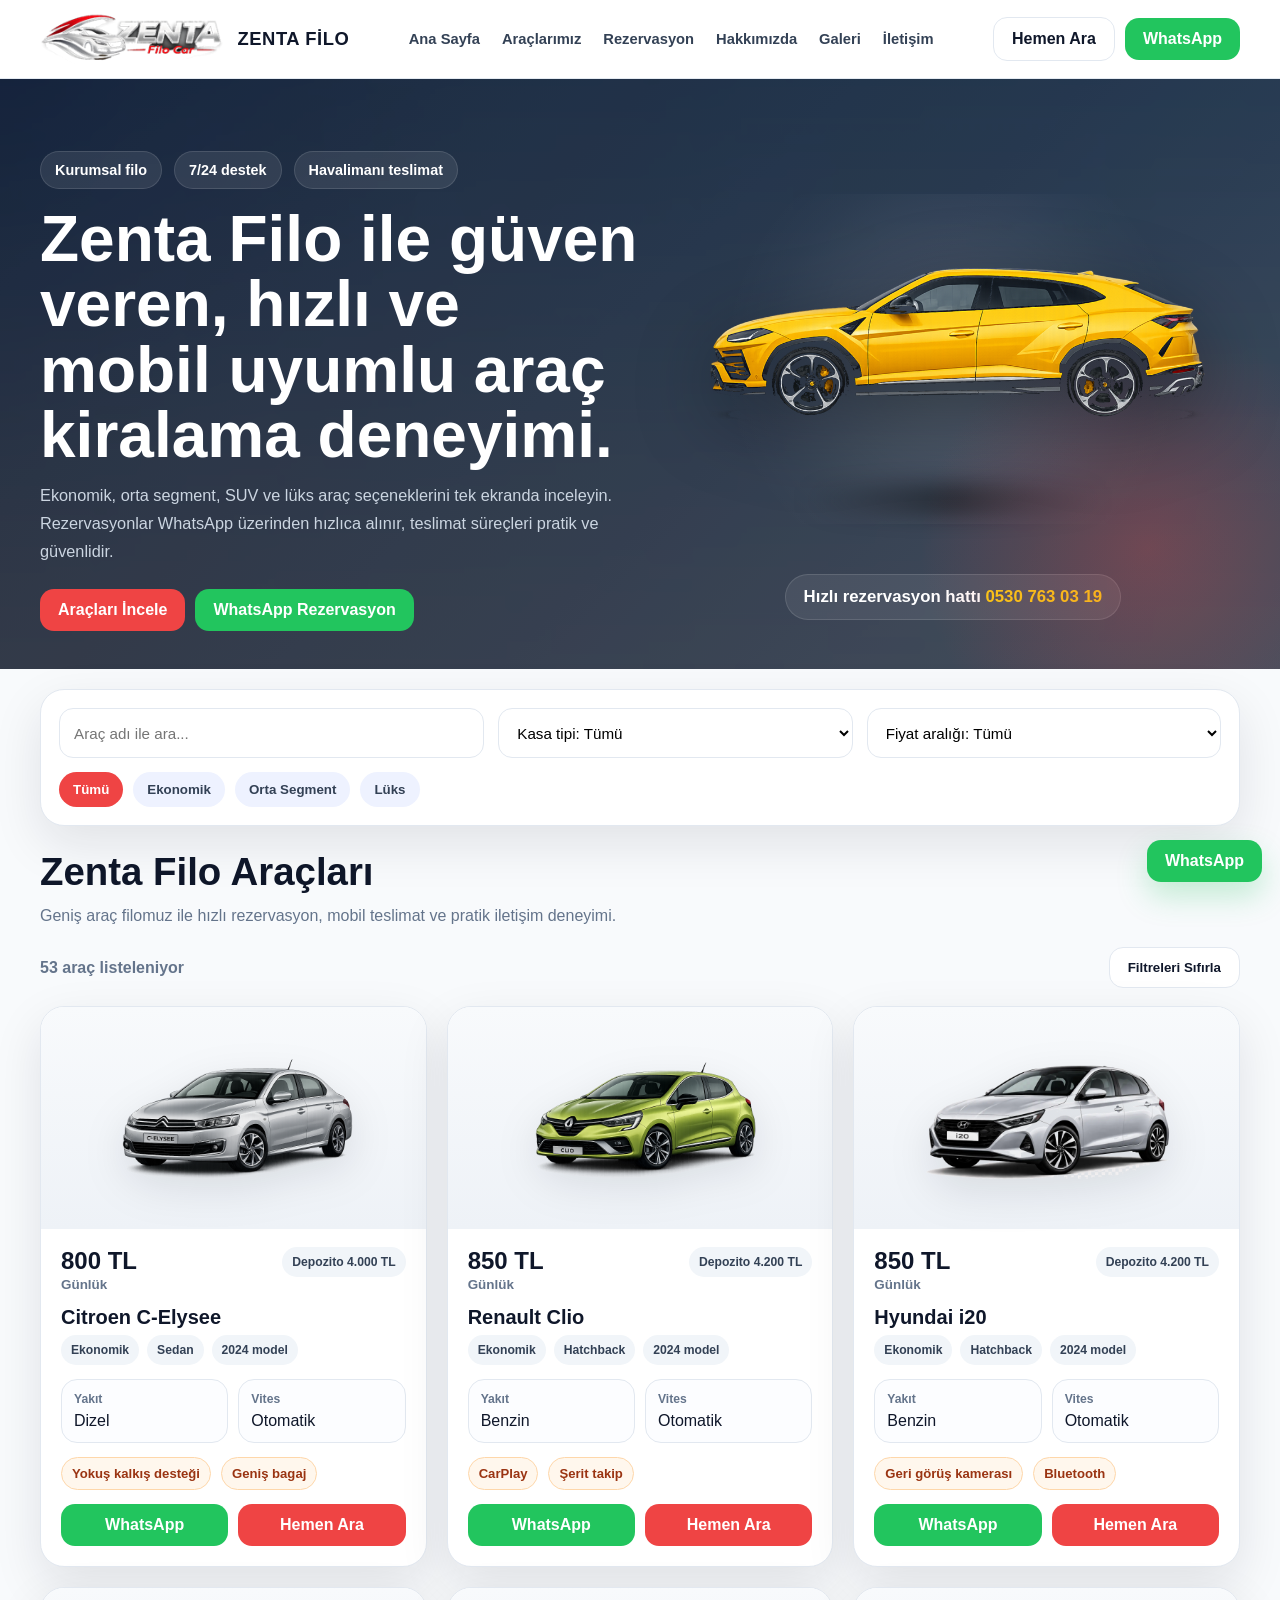
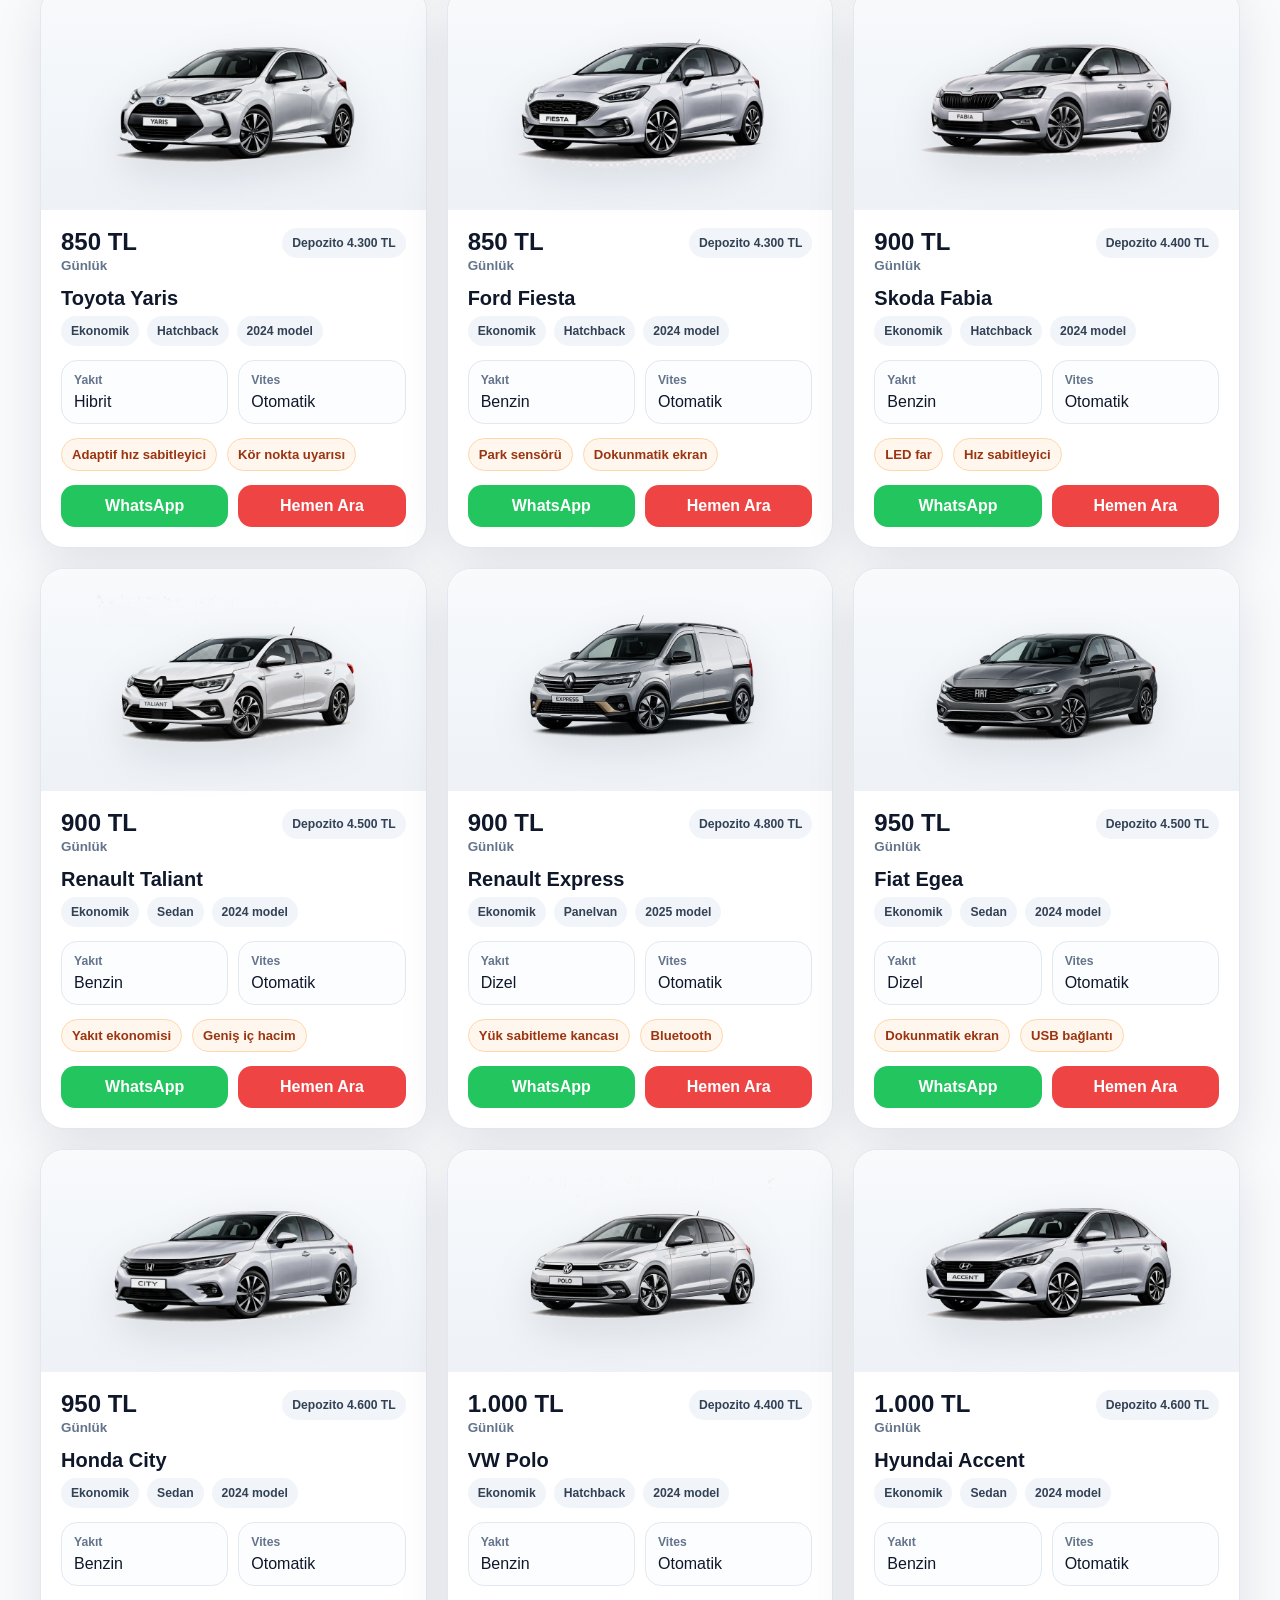
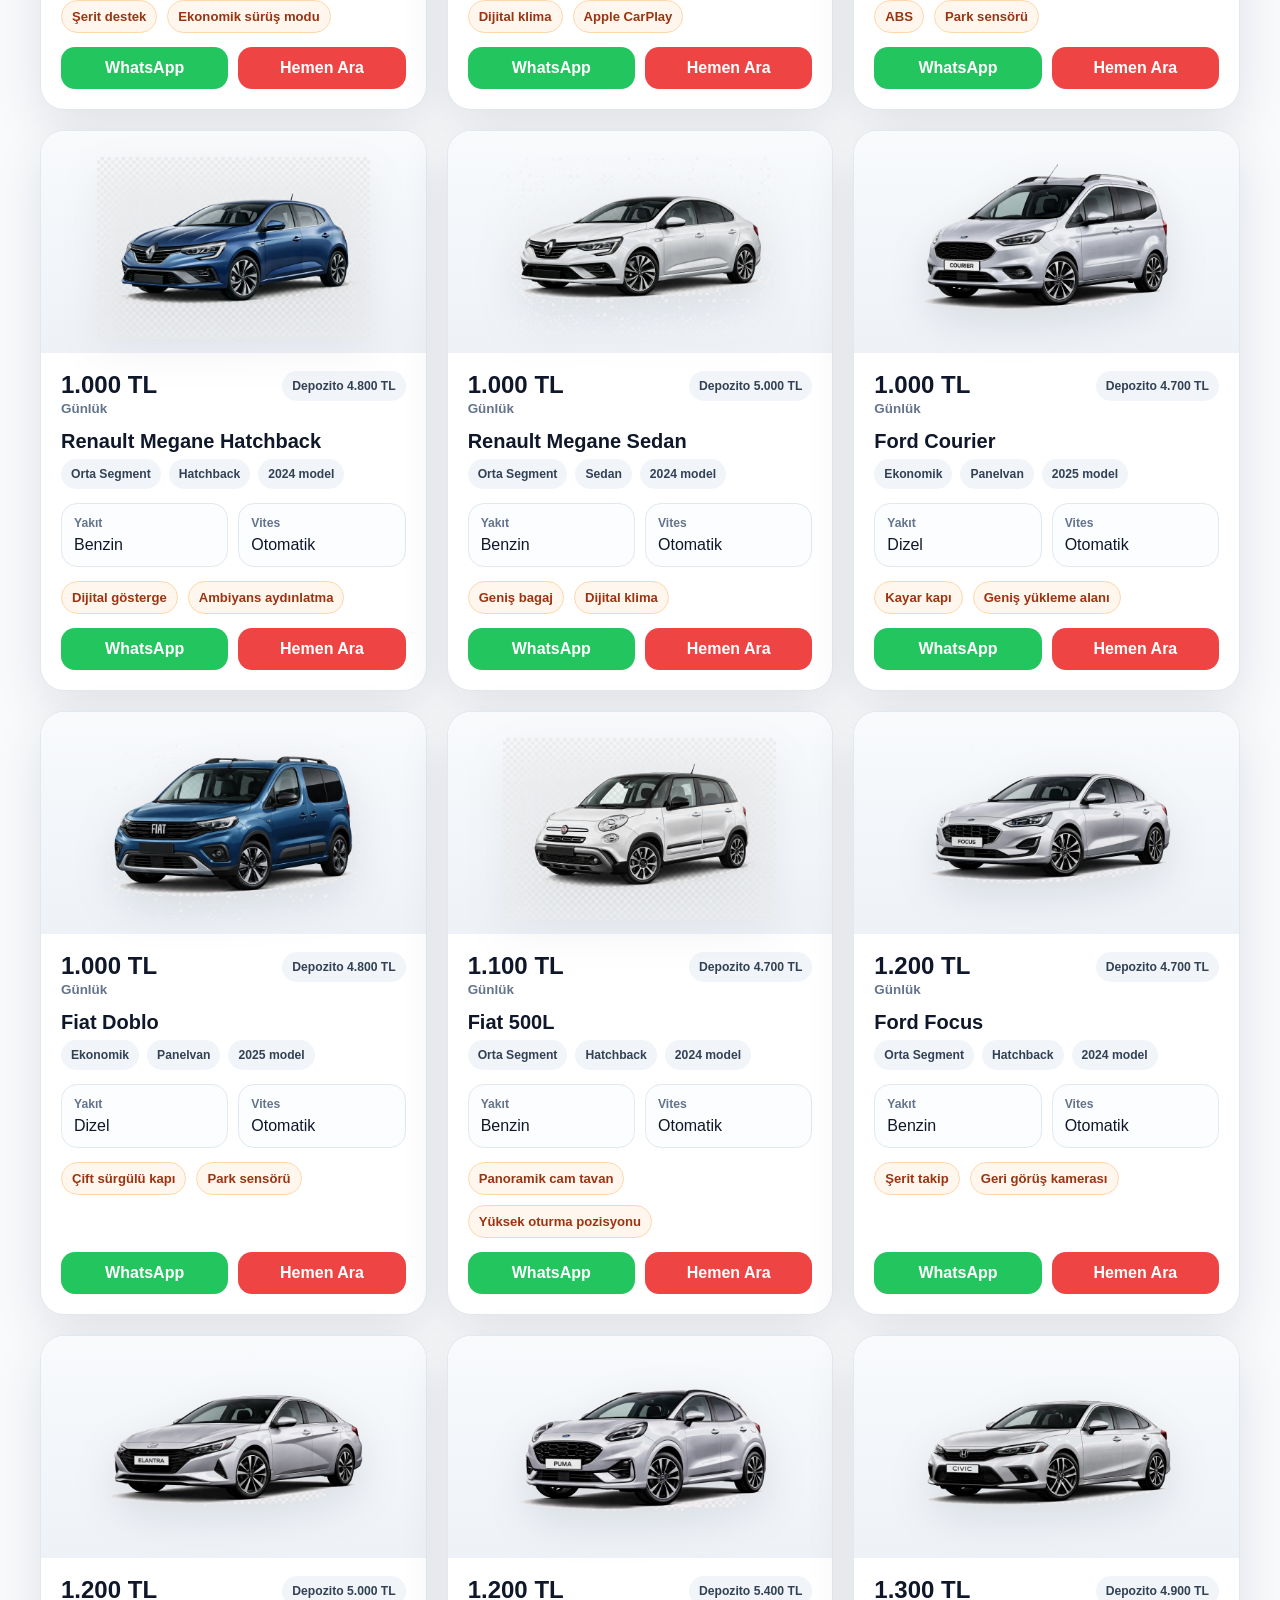
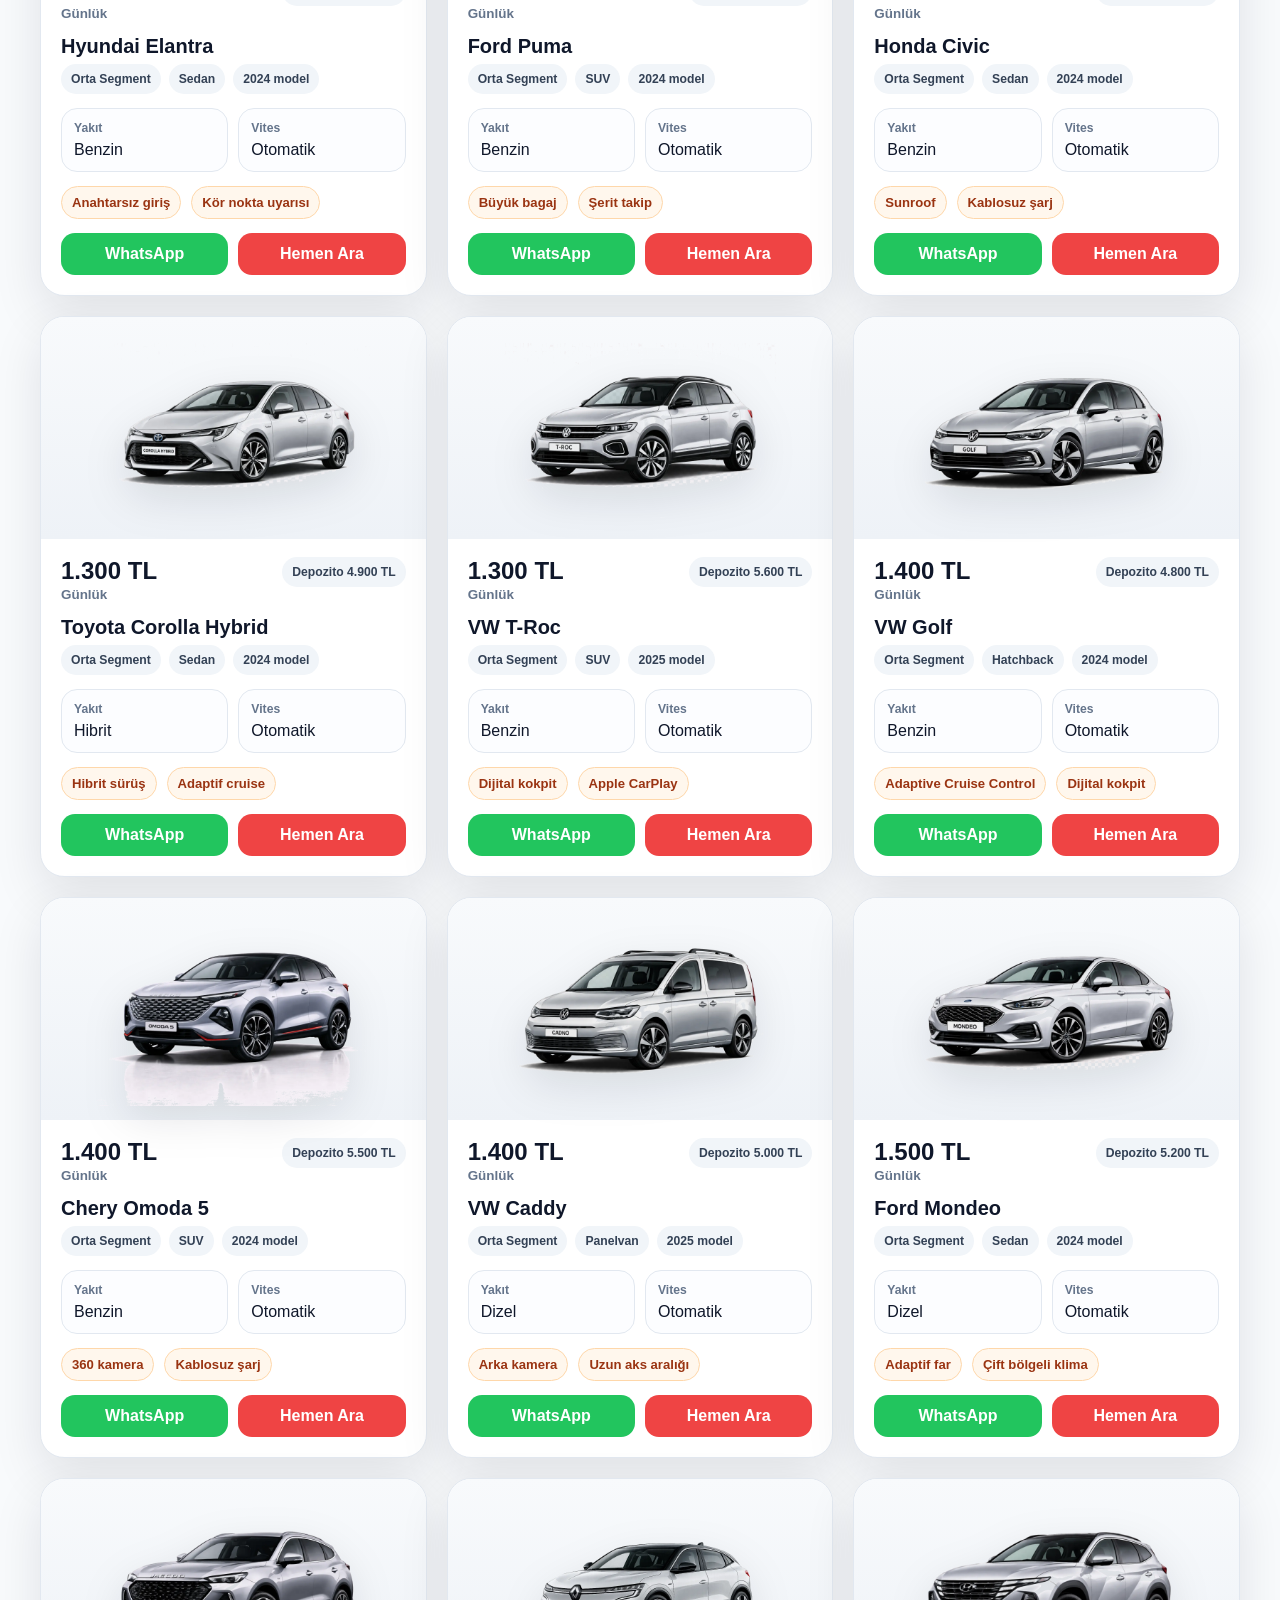
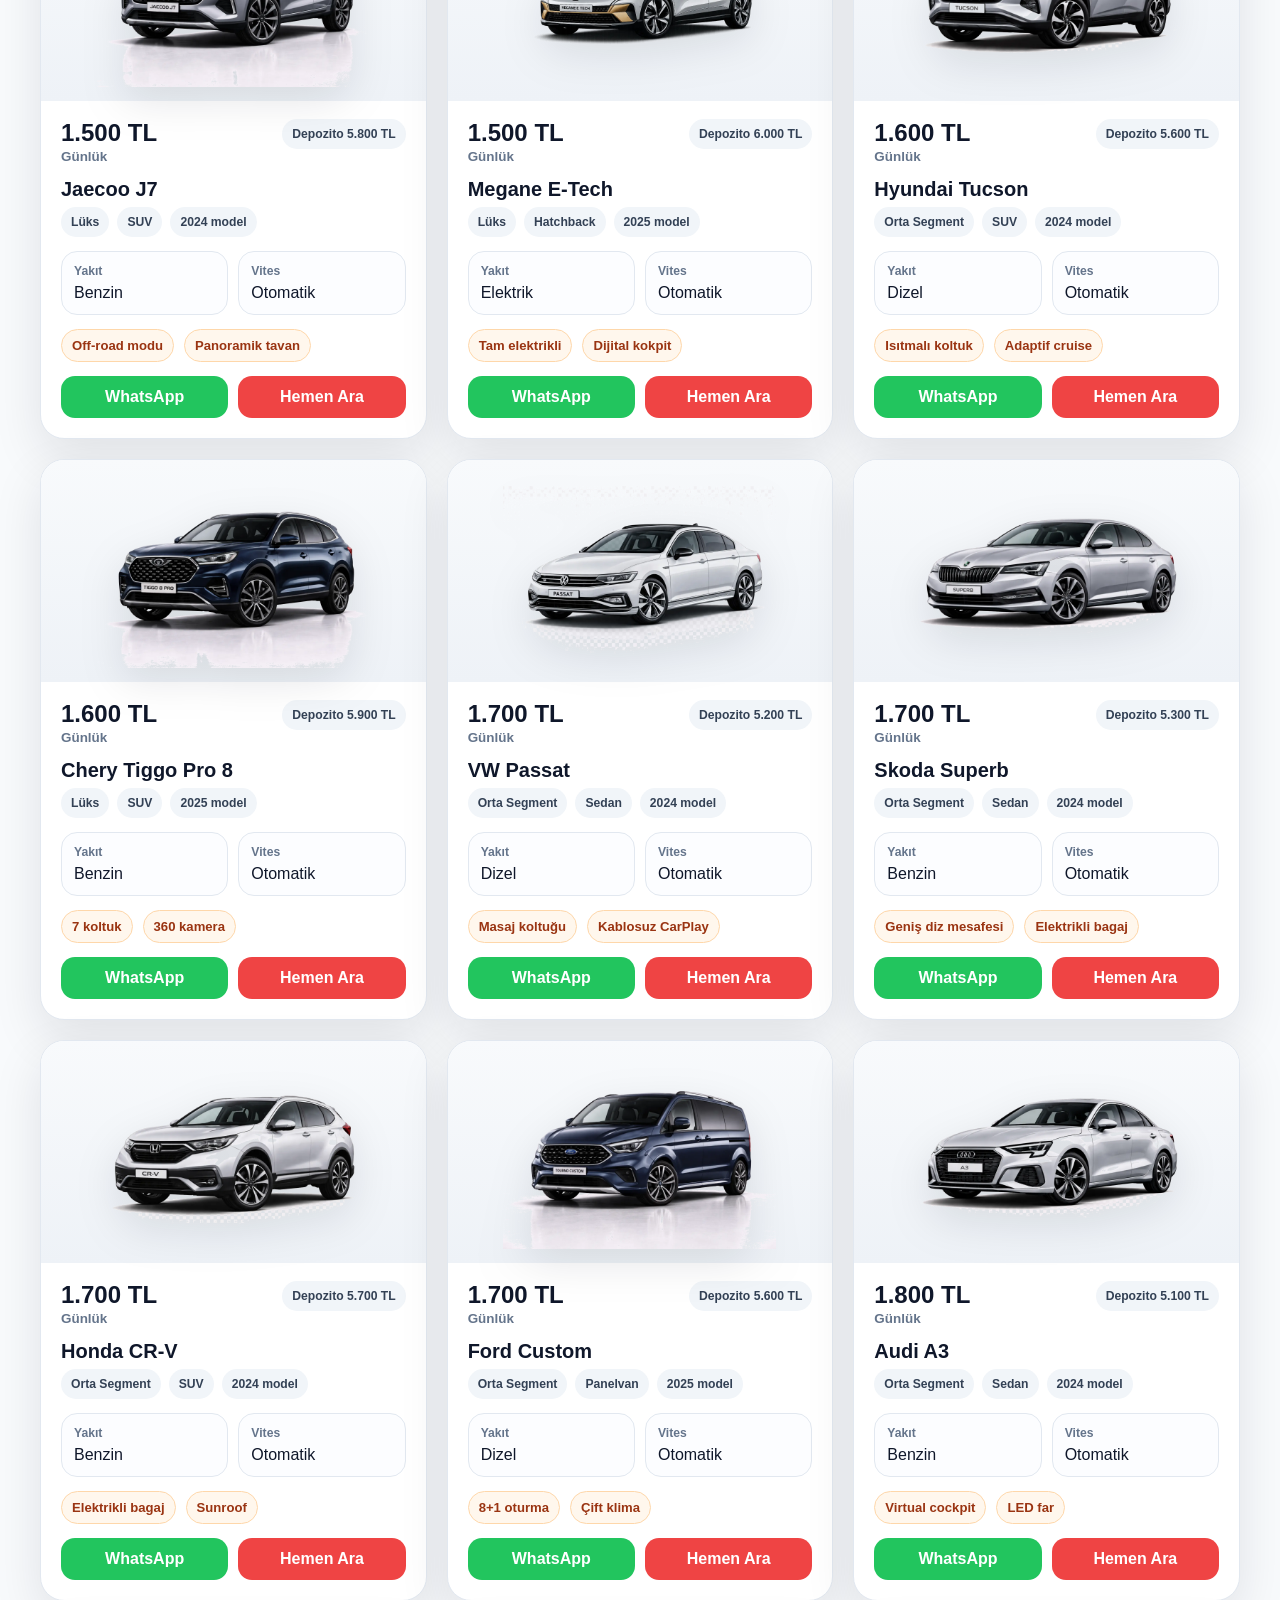
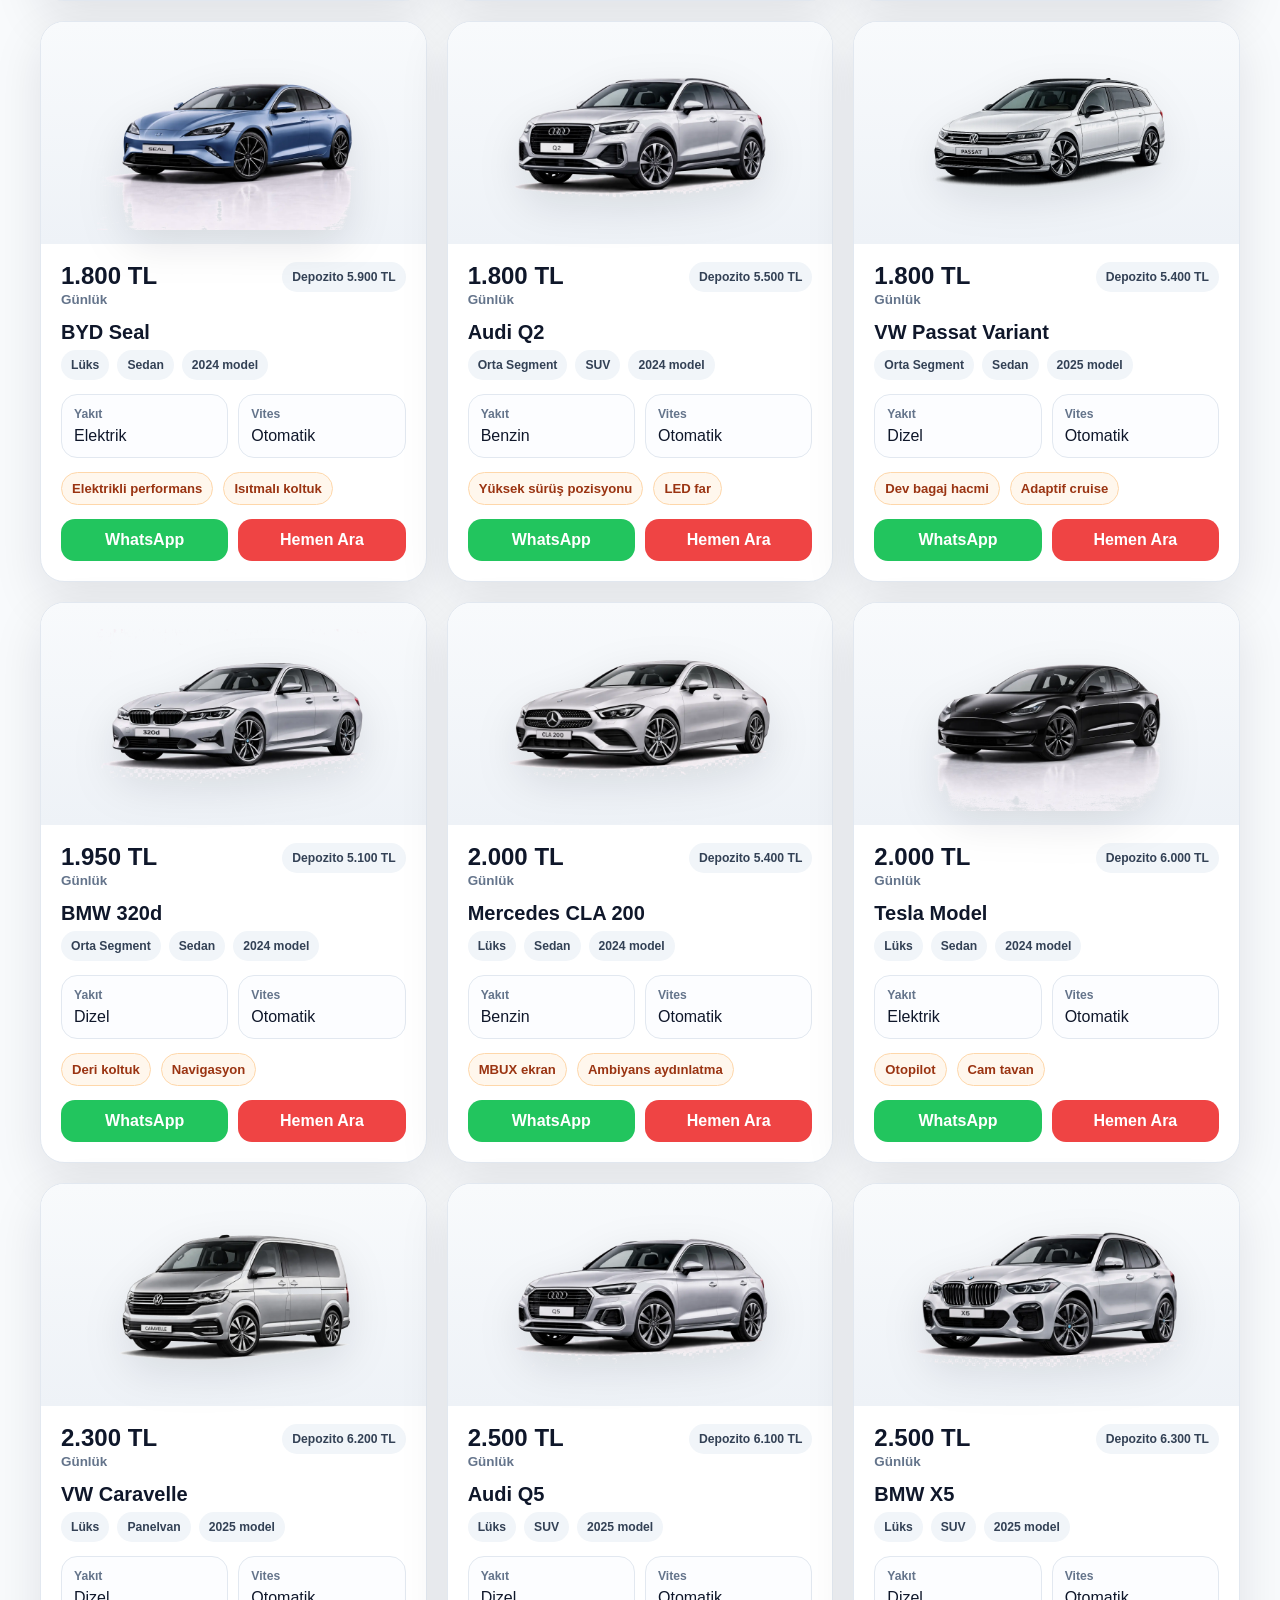
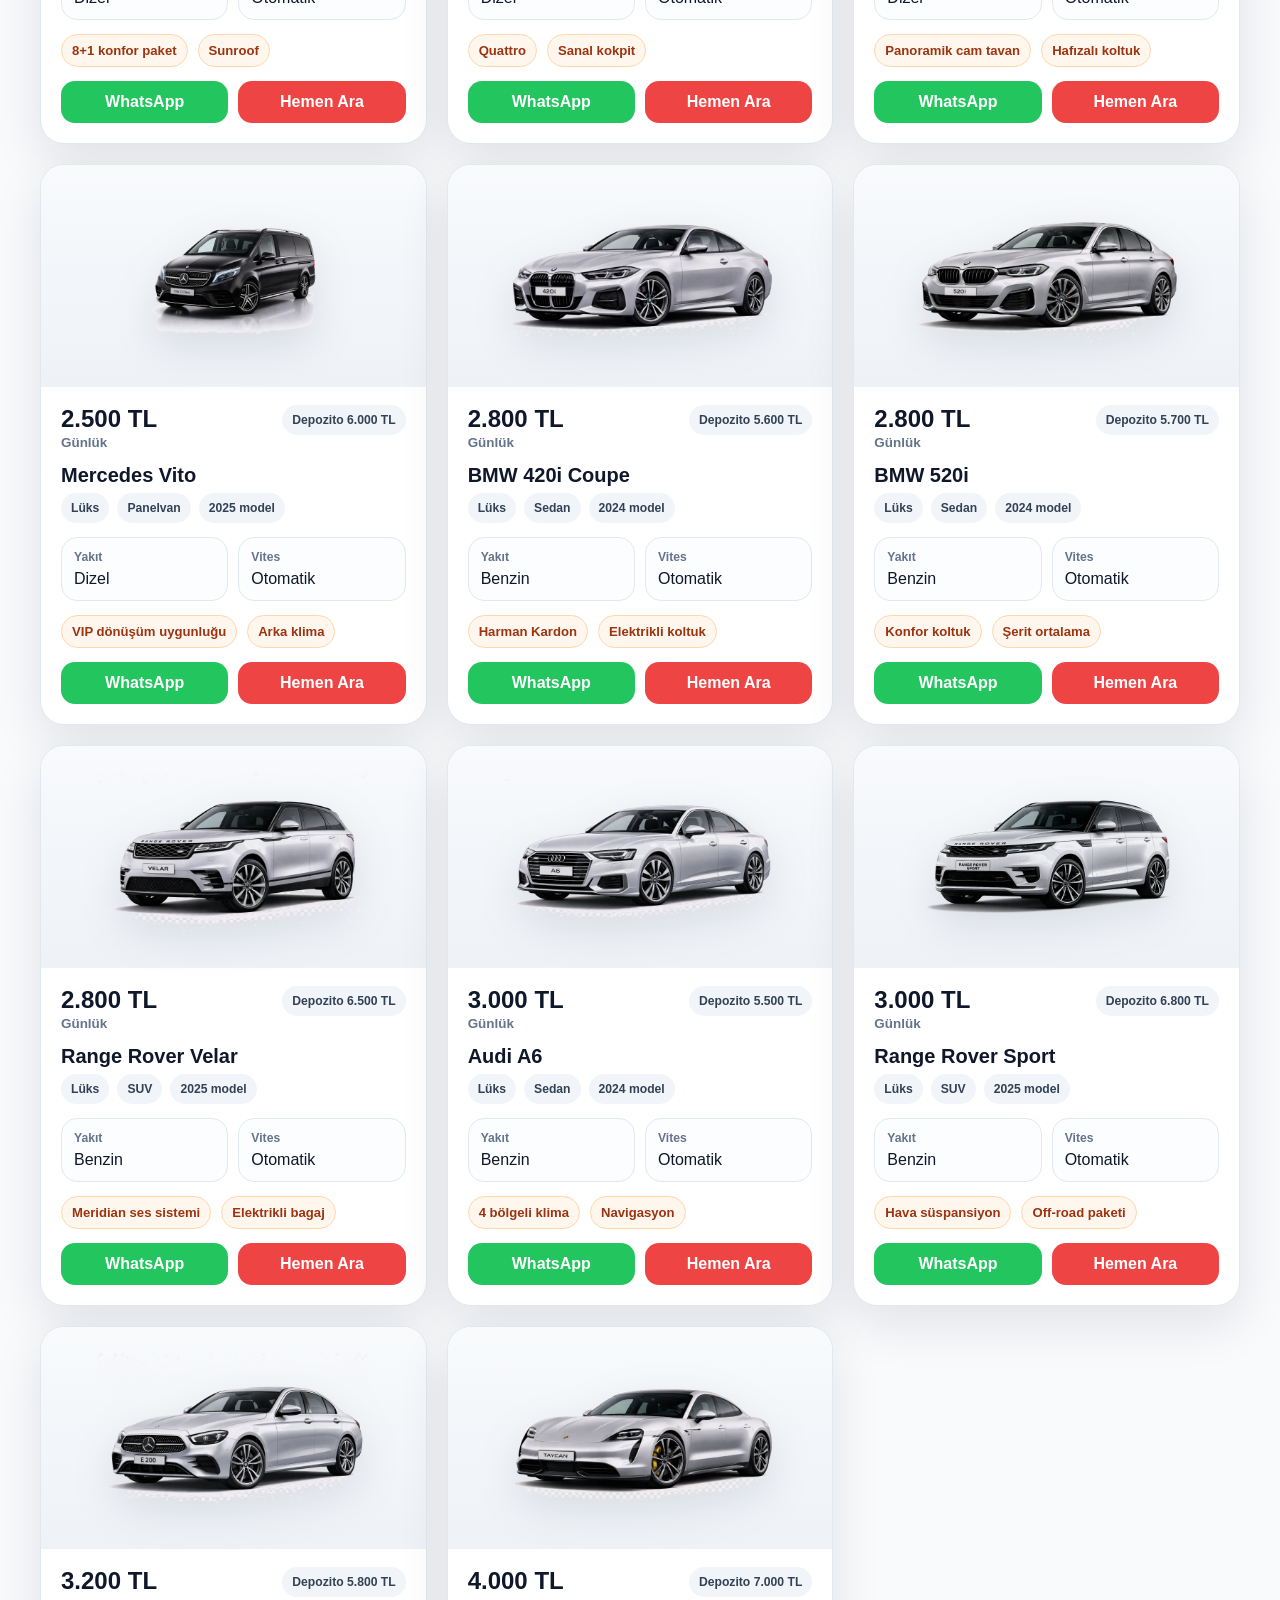
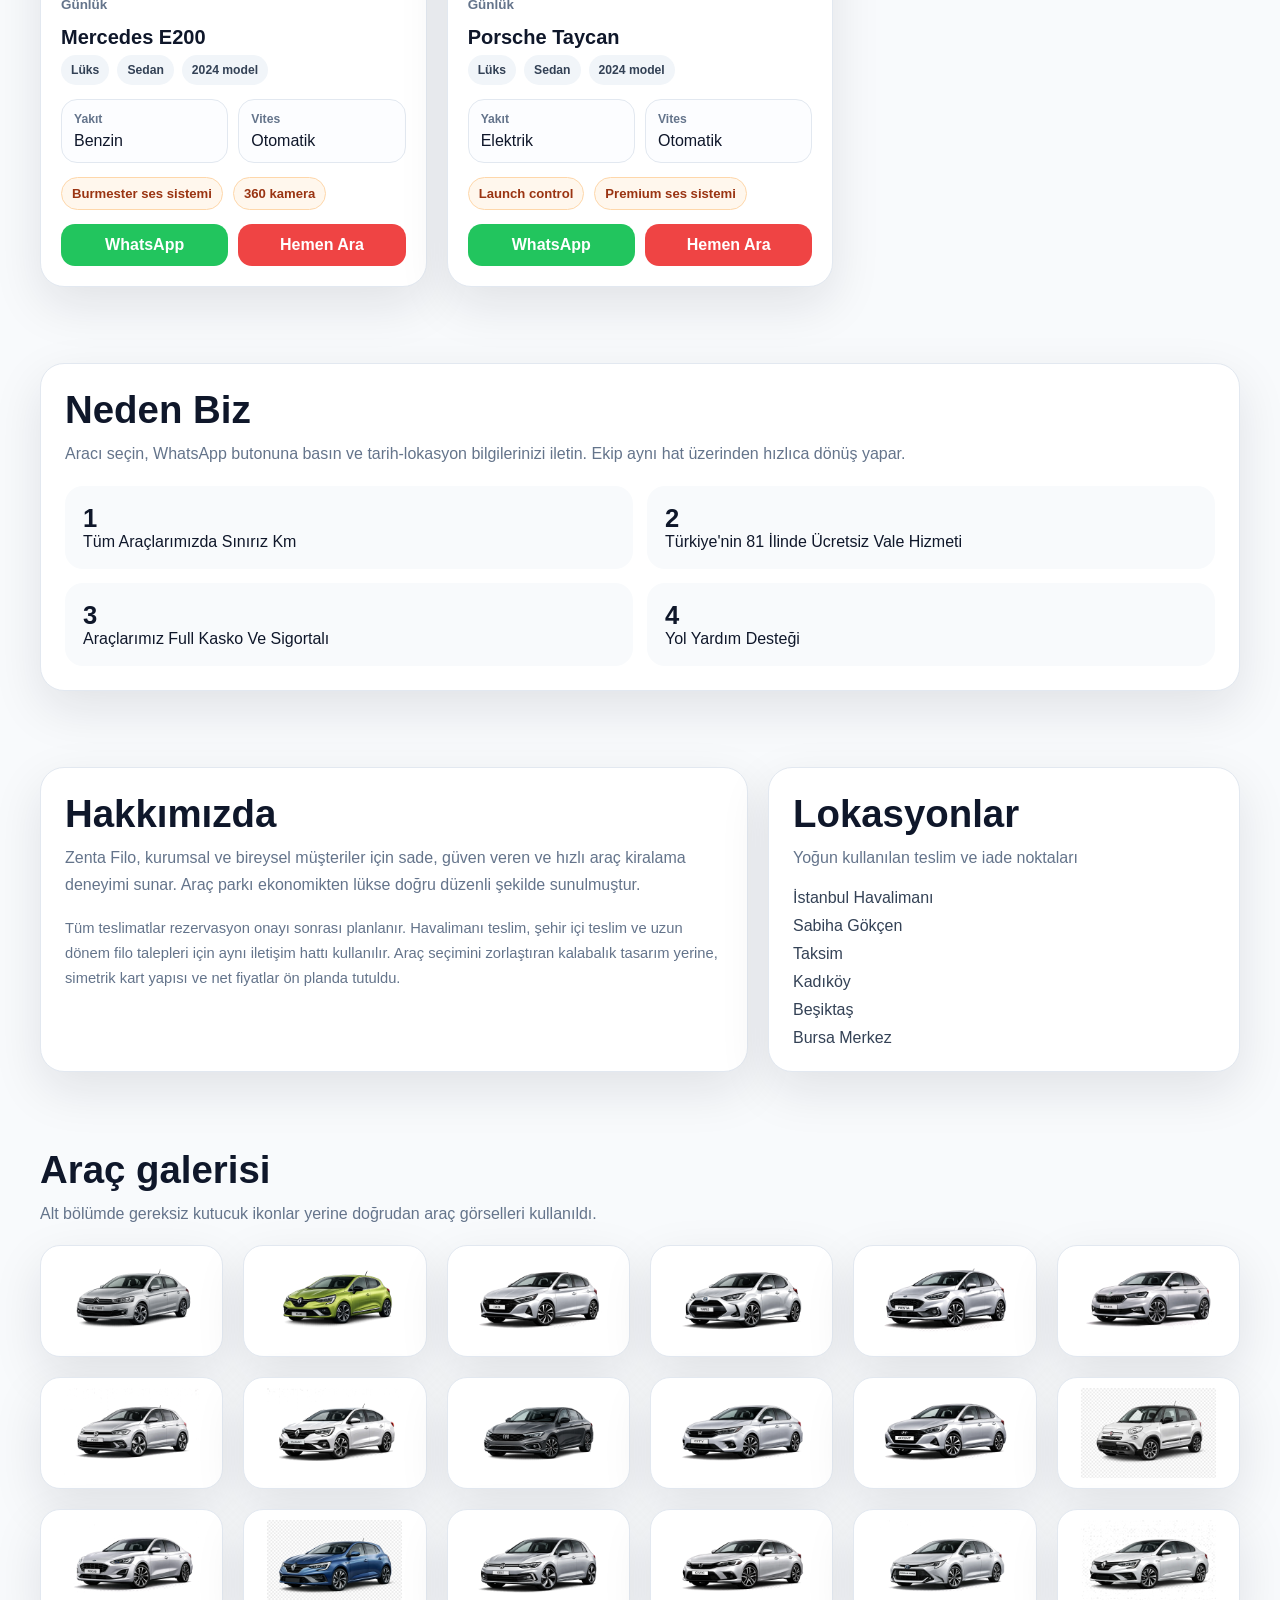
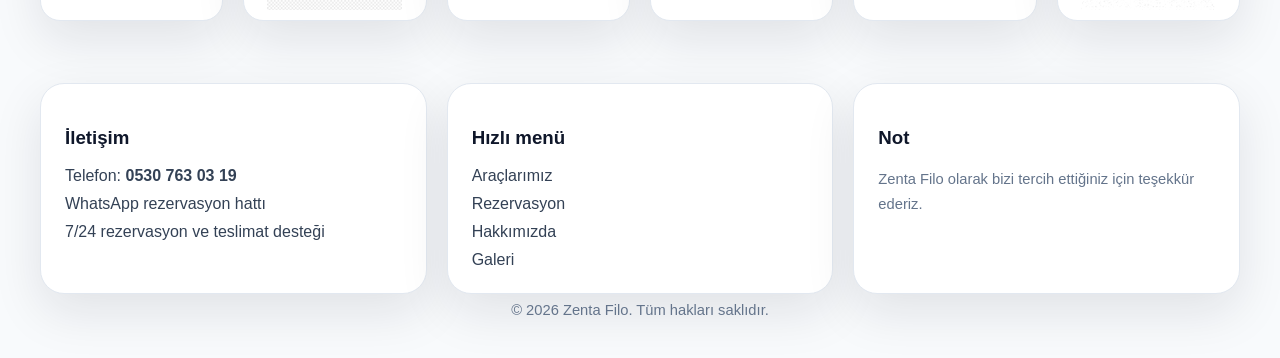
==== index.html @ 71e7989b "Add files via upload" ====
<!doctype html>
<html lang="tr">
<head>
  <meta charset="UTF-8">
  <meta name="viewport" content="width=device-width, initial-scale=1.0">
  <title>ZENTA FİLO | Araç Kiralama</title>
  <meta name="description" content="Zenta Filo ile ekonomik, orta segment ve lüks araç kiralama seçenekleri. Hızlı WhatsApp rezervasyonu ve 7/24 destek.">
  <link rel="icon" href="assets/img/brand/zenta-logo.png">
  <link rel="stylesheet" href="assets/css/style.css">
</head> 
  <!-- Google tag (gtag.js) -->
<script async src="https://www.googletagmanager.com/gtag/js?id=AW-17670893803"></script>
<script>
  window.dataLayer = window.dataLayer || [];
  function gtag(){dataLayer.push(arguments);}
  gtag('js', new Date());

  gtag('config', 'AW-17670893803');
</script>

  <!-- Google tag (gtag.js) --> <script async src="https://www.googletagmanager.com/gtag/js?id=AW-18008667205"></script> <script> window.dataLayer = window.dataLayer || []; function gtag(){dataLayer.push(arguments);} gtag('js', new Date()); gtag('config', 'AW-18008667205'); </script>
<body>
  <header class="topbar">
    <div class="container nav">
      <a class="brand" href="#anasayfa" aria-label="Zenta Filo ana sayfa">
        <img src="assets/img/brand/zenta-logo.png" alt="Zenta Filo logo" class="brand-logo">
        <span data-company-name>ZENTA FİLO</span>
      </a>
      <button class="menu-toggle" id="menuToggle" aria-label="Menüyü aç" aria-expanded="false">☰</button>
      <nav class="nav-links" id="navLinks">
        <a href="#anasayfa">Ana Sayfa</a>
        <a href="#araclar">Araçlarımız</a>
        <a href="#rezervasyon">Rezervasyon</a>
        <a href="#hakkimizda">Hakkımızda</a>
        <a href="#galeri">Galeri</a>
        <a href="#iletisim">İletişim</a>
      </nav>
      <div class="nav-actions nav-cta">
        <a class="btn btn-outline" data-phone-link href="#">Hemen Ara</a>
        <a class="btn btn-green" data-wa-link href="#" target="_blank" rel="noopener">WhatsApp</a>
      </div>
    </div>
  </header>

  <main>
    <section class="hero" id="anasayfa">
      <div class="container hero-inner">
        <div class="hero-copy">
          <div class="hero-badges">
            <span class="badge">Kurumsal filo</span>
            <span class="badge">7/24 destek</span>
            <span class="badge">Havalimanı teslimat</span>
          </div>
          <h1>Zenta Filo ile güven veren, hızlı ve mobil uyumlu araç kiralama deneyimi.</h1>
          <p>Ekonomik, orta segment, SUV ve lüks araç seçeneklerini tek ekranda inceleyin. Rezervasyonlar WhatsApp üzerinden hızlıca alınır, teslimat süreçleri pratik ve güvenlidir.</p>
          <div class="nav-actions">
            <a class="btn btn-primary" href="#araclar">Araçları İncele</a>
            <a class="btn btn-green" data-wa-link href="#" target="_blank" rel="noopener">WhatsApp Rezervasyon</a>
          </div>
        </div>
        <div class="hero-visual">
          <div class="hero-stage">
            <img class="hero-car" src="assets/img/hero/zenta-hero-car.png" alt="Zenta Filo hero araç görseli">
          </div>
          <div class="hero-offer">Hızlı rezervasyon hattı <span>0530 763 03 19</span></div>
        </div>
      </div>
    </section>

    <section class="section" id="araclar">
      <div class="container">
        <div class="filters">
          <div class="filter-grid">
            <input id="searchInput" class="filter-input" type="search" placeholder="Araç adı ile ara...">
            <select id="bodyFilter" class="filter-select">
              <option value="all">Kasa tipi: Tümü</option>
              <option value="sedan">Sedan</option>
              <option value="suv">SUV</option>
              <option value="hatchback">Hatchback</option>
              <option value="panelvan">Panelvan</option>
            </select>
            <select id="priceFilter" class="filter-select">
              <option value="all">Fiyat aralığı: Tümü</option>
              <option value="0-2000">0 - 2000 TL</option>
              <option value="2001-3500">2001 - 3500 TL</option>
              <option value="3501-5000">3501 - 5000 TL</option>
              <option value="5001-9500">5001 - 9500 TL</option>
            </select>
          </div>
          <div class="chip-row" id="segmentChips">
            <button class="chip active" data-segment="all">Tümü</button>
            <button class="chip" data-segment="ekonomik">Ekonomik</button>
            <button class="chip" data-segment="ortasegment">Orta Segment</button>
            <button class="chip" data-segment="luks">Lüks</button>
          </div>
        </div>

        <div class="section-title" style="margin-top:24px;">
          <h2>Zenta Filo Araçları</h2>
          <p>Geniş araç filomuz ile hızlı rezervasyon, mobil teslimat ve pratik iletişim deneyimi.</p>
        </div>

        <div class="results-bar">
          <div class="results-meta" id="resultCount"></div>
          <button class="btn btn-outline" id="resetFilters">Filtreleri Sıfırla</button>
        </div>

        <div class="cars-grid" id="carsGrid"></div>
      </div>
    </section>

    <section class="section" id="rezervasyon">
      <div class="container reserve-grid">
        <div class="reserve-box">
          <div class="section-title">
            <h2>Neden Biz</h2>
            <p>Aracı seçin, WhatsApp butonuna basın ve tarih-lokasyon bilgilerinizi iletin. Ekip aynı hat üzerinden hızlıca dönüş yapar.</p>
          </div>
          <div class="stats">
            <div class="stat"><strong>1</strong><span>Tüm Araçlarımızda Sınırız Km</span></div>
            <div class="stat"><strong>2</strong><span>Türkiye'nin 81 İlinde Ücretsiz Vale Hizmeti</span></div>
            <div class="stat"><strong>3</strong><span>Araçlarımız Full Kasko Ve Sigortalı</span></div>
            <div class="stat"><strong>4</strong><span>Yol Yardım Desteği</span></div>
          </div>
        </div>
      </div>
    </section>

    <section class="section" id="hakkimizda">
      <div class="container about-grid">
        <div class="about-box">
          <div class="section-title">
            <h2>Hakkımızda</h2>
            <p>Zenta Filo, kurumsal ve bireysel müşteriler için sade, güven veren ve hızlı araç kiralama deneyimi sunar. Araç parkı ekonomikten lükse doğru düzenli şekilde sunulmuştur.</p>
          </div>
          <div class="small">Tüm teslimatlar rezervasyon onayı sonrası planlanır. Havalimanı teslim, şehir içi teslim ve uzun dönem filo talepleri için aynı iletişim hattı kullanılır. Araç seçimini zorlaştıran kalabalık tasarım yerine, simetrik kart yapısı ve net fiyatlar ön planda tutuldu.</div>
        </div>
        <div class="about-box">
          <div class="section-title">
            <h2>Lokasyonlar</h2>
            <p>Yoğun kullanılan teslim ve iade noktaları</p>
          </div>
          <div class="list" id="locationsList"></div>
        </div>
      </div>
    </section>

    <section class="section" id="galeri">
      <div class="container">
        <div class="section-title">
          <h2>Araç galerisi</h2>
          <p>Alt bölümde gereksiz kutucuk ikonlar yerine doğrudan araç görselleri kullanıldı.</p>
        </div>
        <div class="gallery-grid" id="galleryGrid"></div>
      </div>
    </section>
  </main>

  <footer class="footer" id="iletisim">
    <div class="container footer-grid">
      <div class="footer-box">
        <h3>İletişim</h3>
        <div class="list">
          <a data-phone-link href="#"><span>Telefon:</span> <strong data-phone-display></strong></a>
          <a data-wa-link href="#" target="_blank" rel="noopener">WhatsApp rezervasyon hattı</a>
          <span data-working-hours></span>
        </div>
      </div>
      <div class="footer-box">
        <h3>Hızlı menü</h3>
        <div class="list">
          <a href="#araclar">Araçlarımız</a>
          <a href="#rezervasyon">Rezervasyon</a>
          <a href="#hakkimizda">Hakkımızda</a>
          <a href="#galeri">Galeri</a>
        </div>
      </div>
      <div class="footer-box">
        <h3>Not</h3>
        <div class="small">Zenta Filo olarak bizi tercih ettiğiniz için teşekkür ederiz.</div>
      </div>
    </div>
    <div class="container footer-bottom">
      <span>© 2026 Zenta Filo. Tüm hakları saklıdır.</span>
    </div>
  </footer>

  <a class="btn btn-green floating-wa" data-wa-link href="#" target="_blank" rel="noopener">WhatsApp</a>

  <script src="assets/js/config.js"></script>
  <script src="assets/js/cars.js"></script>
  <script src="assets/js/app.js"></script>
</body>
</html>
---- assets/css/style.css ----
:root{--bg:#0b1120;--card:#ffffff;--muted:#64748b;--text:#0f172a;--line:#e2e8f0;--accent:#ef4444;--accent-dark:#dc2626;--green:#22c55e;--shadow:0 18px 50px rgba(15,23,42,.10)}
*{box-sizing:border-box}html{scroll-behavior:smooth}body{margin:0;font-family:Inter,Arial,sans-serif;color:var(--text);background:#f8fafc}a{text-decoration:none;color:inherit}img{max-width:100%;display:block}.container{width:min(1200px,calc(100% - 32px));margin:0 auto}
.topbar{position:sticky;top:0;z-index:50;background:rgba(255,255,255,.94);backdrop-filter:blur(12px);border-bottom:1px solid rgba(226,232,240,.9)}
.nav{display:flex;align-items:center;justify-content:space-between;gap:16px;min-height:78px}.brand{display:flex;align-items:center;gap:12px;font-size:1.15rem;font-weight:900;letter-spacing:.03em}.brand-logo{height:54px;width:auto;object-fit:contain}.nav-links{display:flex;gap:22px;align-items:center;flex-wrap:wrap}.nav-links a{font-size:.92rem;font-weight:700;color:#334155}.nav-actions{display:flex;gap:10px;align-items:center}.menu-toggle{display:none;border:1px solid var(--line);background:#fff;border-radius:14px;width:46px;height:46px;font-size:1.2rem;cursor:pointer}
.btn{display:inline-flex;align-items:center;justify-content:center;gap:8px;padding:12px 18px;border-radius:14px;font-weight:800;border:none;cursor:pointer;transition:.2s transform,.2s background,.2s color,.2s box-shadow}.btn:hover{transform:translateY(-1px)}.btn-primary{background:var(--accent);color:#fff}.btn-primary:hover{background:var(--accent-dark)}.btn-green{background:var(--green);color:#fff}.btn-outline{background:#fff;border:1px solid var(--line);color:var(--text)}
.hero{position:relative;overflow:hidden;background:linear-gradient(135deg,#050816,#0f172a 58%,#1e293b);color:#fff}.hero:before{content:'';position:absolute;inset:0;background:url('../img/hero/hero-arkaplan.jpg') center/cover no-repeat;opacity:.18}.hero:after{content:'';position:absolute;inset:auto -10% -140px auto;width:520px;height:520px;background:radial-gradient(circle,rgba(239,68,68,.28),transparent 62%);pointer-events:none}.hero-inner{position:relative;display:grid;grid-template-columns:1.02fr .98fr;gap:28px;align-items:center;padding:72px 0 38px}.hero-copy h1{font-size:clamp(2.2rem,5vw,4.5rem);line-height:1.02;margin:0 0 14px}.hero-copy p{max-width:610px;color:#cbd5e1;font-size:1.02rem;line-height:1.7;margin:0 0 24px}.hero-badges{display:flex;gap:12px;flex-wrap:wrap;margin-bottom:18px}.badge{display:inline-flex;padding:10px 14px;border-radius:999px;background:rgba(255,255,255,.09);border:1px solid rgba(255,255,255,.12);font-weight:700;font-size:.9rem}.hero-visual{display:flex;flex-direction:column;align-items:center;justify-content:center;min-height:420px}.hero-stage{position:relative;width:min(100%,620px);aspect-ratio:16/10;display:flex;align-items:center;justify-content:center}.hero-stage:before{content:'';position:absolute;inset:8% 4%;border-radius:28px;background:radial-gradient(circle at center,rgba(255,255,255,.16),rgba(255,255,255,.02) 60%,transparent 74%)}.hero-stage:after{content:'';position:absolute;left:12%;right:12%;bottom:10%;height:34px;border-radius:50%;background:radial-gradient(circle,rgba(0,0,0,.42),transparent 68%);filter:blur(10px)}.hero-car{position:relative;z-index:2;width:min(100%,620px);filter:drop-shadow(0 24px 40px rgba(0,0,0,.40))}.hero-offer{margin-top:18px;font-size:1.05rem;font-weight:900;text-align:center;padding:12px 18px;border-radius:999px;background:rgba(255,255,255,.08);border:1px solid rgba(255,255,255,.12)}.hero-offer span{color:#facc15}
.section{padding:38px 0}.section-title{margin-bottom:18px}.section-title h2{font-size:clamp(1.7rem,3vw,2.7rem);margin:0 0 8px}.section-title p{margin:0;color:var(--muted);line-height:1.7}.filters{background:#fff;border:1px solid var(--line);border-radius:24px;padding:18px;box-shadow:var(--shadow);margin-top:-18px;position:relative;z-index:2}.filter-grid{display:grid;grid-template-columns:1.2fr 1fr 1fr;gap:14px}.filter-input,.filter-select{width:100%;height:50px;border-radius:14px;border:1px solid var(--line);padding:0 14px;font-size:.95rem;background:#fff}.chip-row{display:flex;gap:10px;flex-wrap:wrap;margin-top:14px}.chip{border:none;border-radius:999px;background:#eef2ff;color:#334155;padding:10px 14px;font-weight:800;cursor:pointer}.chip.active{background:var(--accent);color:#fff}
.results-bar{display:flex;justify-content:space-between;align-items:center;gap:16px;flex-wrap:wrap;margin:18px 0}.results-meta{color:var(--muted);font-weight:700}.cars-grid{display:grid;grid-template-columns:repeat(3,minmax(0,1fr));gap:20px}.card{height:100%;display:flex;flex-direction:column;background:#fff;border:1px solid var(--line);border-radius:24px;overflow:hidden;box-shadow:var(--shadow)}.card-media{padding:22px 22px 10px;background:linear-gradient(180deg,#f8fafc,#eef2f7)}.car-photo-wrap{height:190px;display:flex;align-items:center;justify-content:center}.car-photo{max-height:182px;object-fit:contain;filter:drop-shadow(0 14px 20px rgba(2,6,23,.10))}.card-body{padding:18px 20px 20px;display:flex;flex-direction:column;gap:14px;flex:1}.price-row{display:flex;justify-content:space-between;align-items:flex-start;gap:10px}.price{font-size:1.5rem;font-weight:900}.price small{display:block;font-size:.84rem;color:var(--muted);font-weight:700;margin-top:2px}.meta-pills{display:flex;gap:8px;flex-wrap:wrap}.pill{font-size:.76rem;font-weight:800;background:#f1f5f9;color:#334155;padding:8px 10px;border-radius:999px}.specs{display:grid;grid-template-columns:repeat(2,minmax(0,1fr));gap:10px}.spec{border:1px solid var(--line);border-radius:16px;padding:12px 12px;background:#fcfdff}.spec strong{display:block;font-size:.76rem;color:var(--muted);margin-bottom:6px}.features{display:flex;gap:10px;flex-wrap:wrap}.feature{background:#fff7ed;color:#9a3412;border:1px solid #fed7aa;padding:8px 10px;border-radius:999px;font-size:.82rem;font-weight:800}.cta-row{display:grid;grid-template-columns:1fr 1fr;gap:10px;margin-top:auto}
.about-grid,.reserve-grid,.footer-grid,.gallery-grid{display:grid;gap:20px}.about-grid{grid-template-columns:1.2fr .8fr}.about-box,.reserve-box,.footer-box{background:#fff;border:1px solid var(--line);border-radius:24px;padding:24px;box-shadow:var(--shadow)}.stats{display:grid;grid-template-columns:repeat(2,minmax(0,1fr));gap:14px}.stat{background:#f8fafc;border-radius:18px;padding:18px}.stat strong{display:block;font-size:1.6rem}.gallery-grid{grid-template-columns:repeat(6,minmax(0,1fr))}.gallery-item{background:#fff;border:1px solid var(--line);border-radius:20px;padding:10px;box-shadow:var(--shadow)}.gallery-item img{height:90px;object-fit:contain;margin:auto}.footer{padding:24px 0 18px}.footer-grid{grid-template-columns:1fr 1fr 1fr}.footer-bottom{padding:8px 0 22px;color:var(--muted);font-size:.92rem;text-align:center}.list{display:grid;gap:10px;color:#334155}.small{font-size:.92rem;color:var(--muted);line-height:1.7}.floating-wa{position:fixed;right:18px;bottom:18px;z-index:60;box-shadow:0 14px 30px rgba(34,197,94,.25)}
@media (max-width:1080px){.cars-grid{grid-template-columns:repeat(2,minmax(0,1fr))}.hero-inner,.about-grid,.footer-grid{grid-template-columns:1fr}.gallery-grid{grid-template-columns:repeat(4,minmax(0,1fr))}.hero-visual{order:-1;min-height:auto}.filter-grid{grid-template-columns:1fr 1fr}.nav{min-height:74px}.nav-cta{display:none}.menu-toggle{display:inline-flex;align-items:center;justify-content:center}.nav-links{display:none;position:absolute;left:16px;right:16px;top:78px;padding:14px;border:1px solid var(--line);border-radius:20px;background:#fff;box-shadow:var(--shadow);flex-direction:column;align-items:flex-start;gap:14px}.nav-links.open{display:flex}}
@media (max-width:680px){.container{width:min(100% - 20px,1200px)}.cars-grid,.gallery-grid,.footer-grid,.stats,.filter-grid,.specs,.cta-row{grid-template-columns:1fr}.hero-inner{padding-top:34px;padding-bottom:28px}.hero-copy h1{font-size:clamp(1.95rem,11vw,3rem)}.hero-copy p{font-size:.96rem}.brand{gap:10px;font-size:1rem}.brand-logo{height:42px}.hero-stage{width:100%;aspect-ratio:16/11}.hero-car{width:100%;max-width:100%}.hero-offer{font-size:.92rem;width:100%}.badge{font-size:.82rem;padding:8px 12px}.floating-wa{right:14px;bottom:14px}}
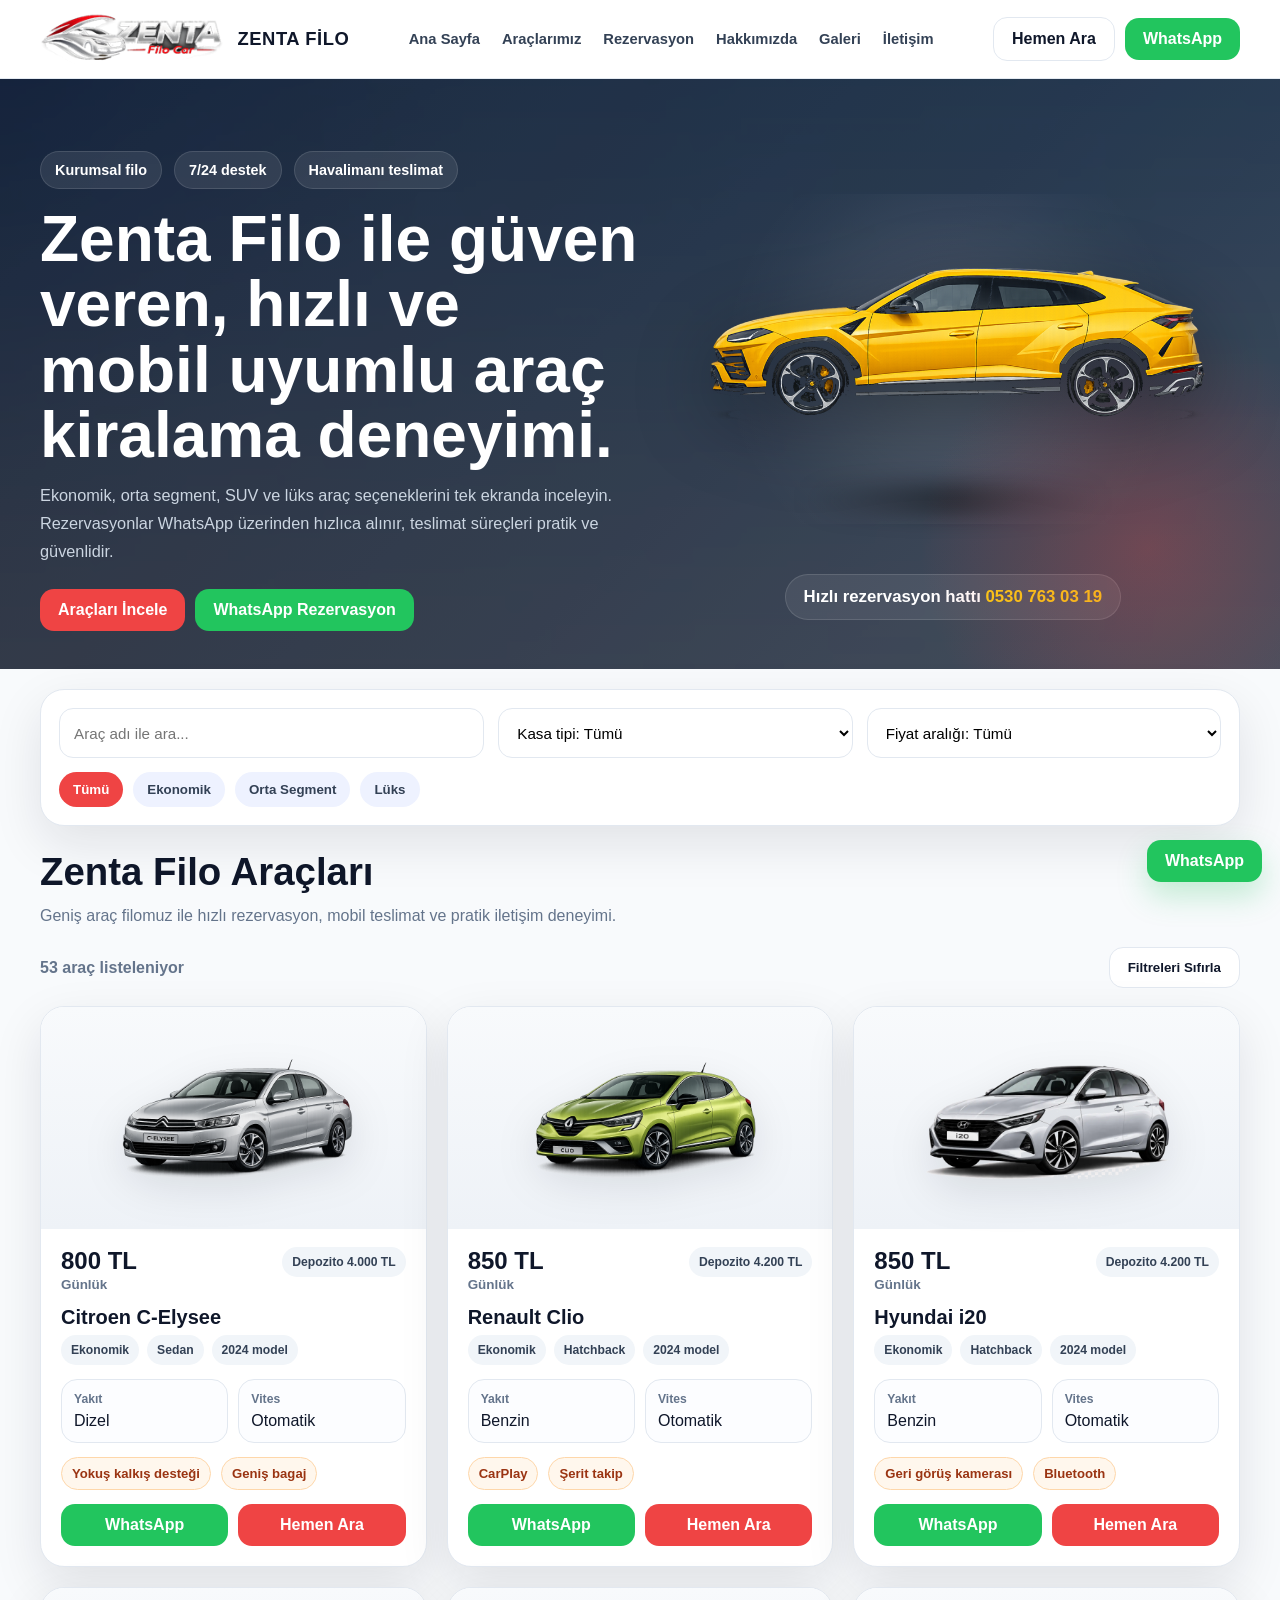
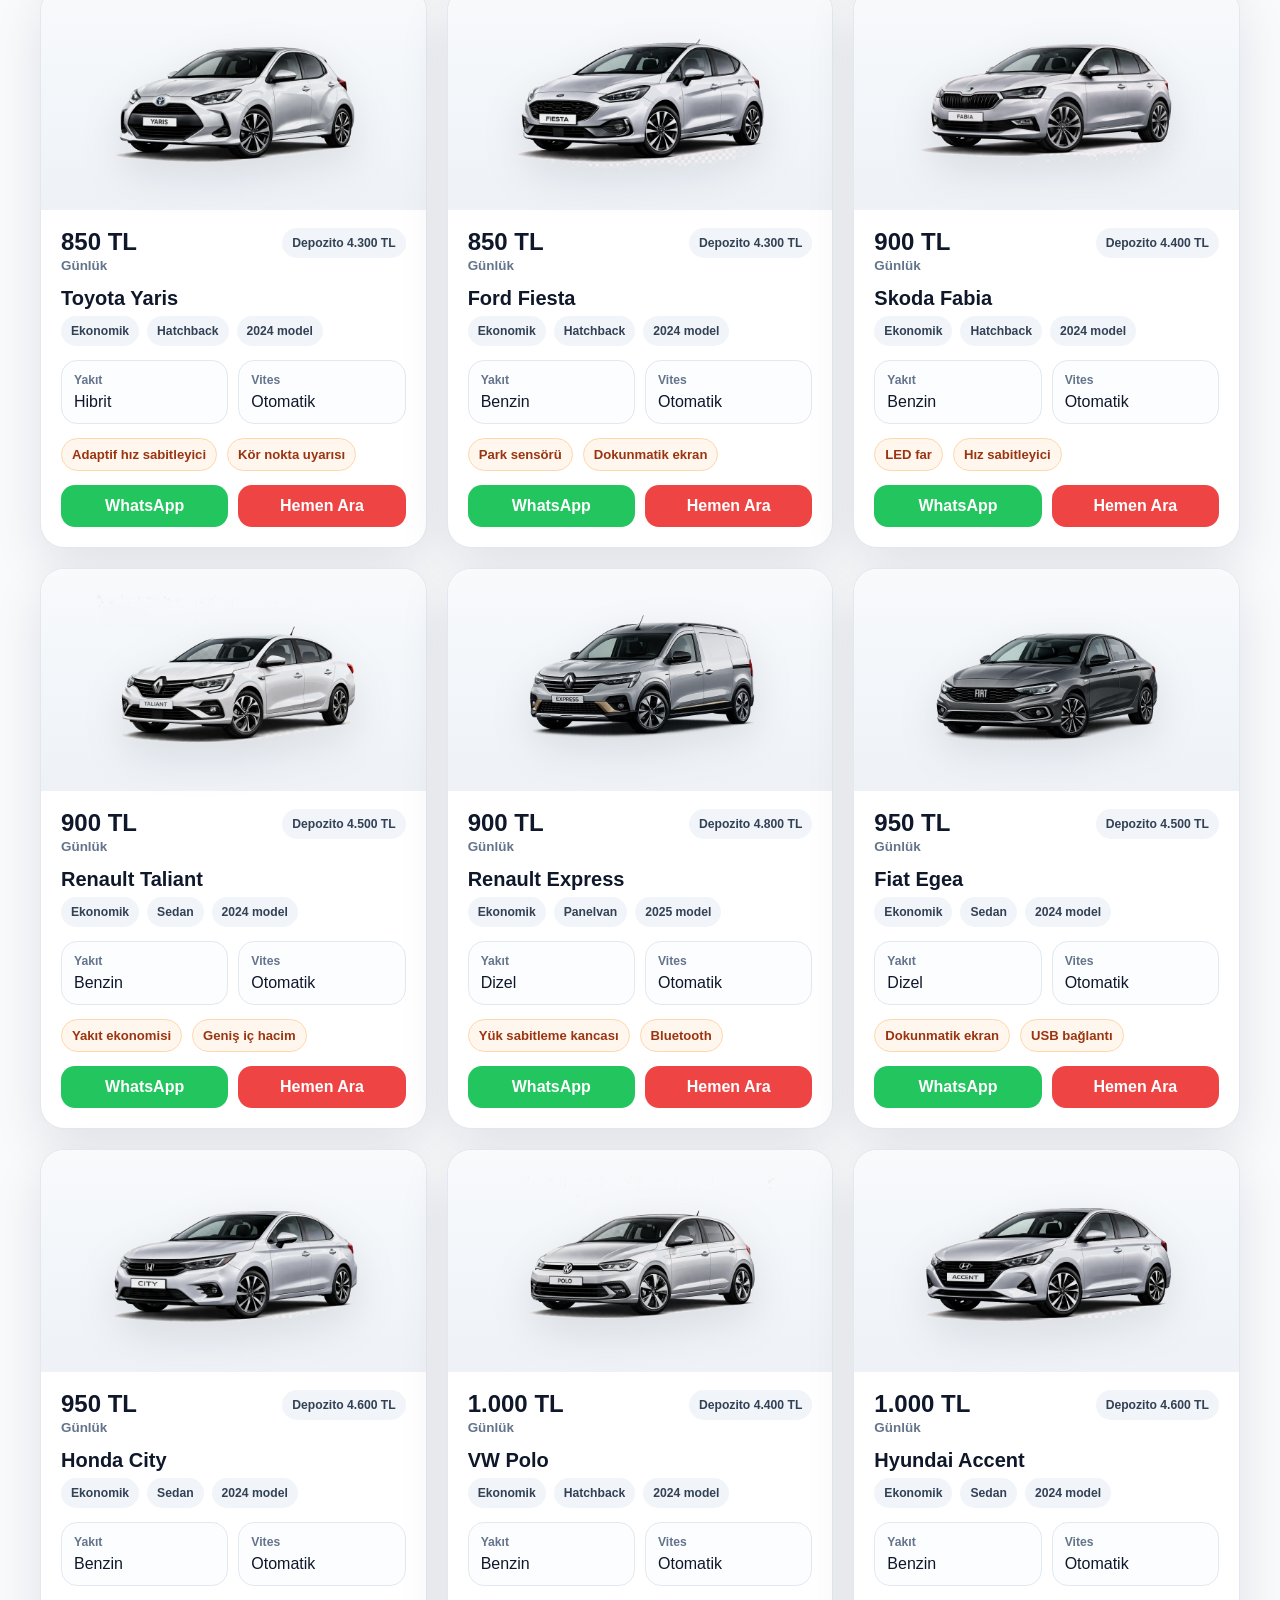
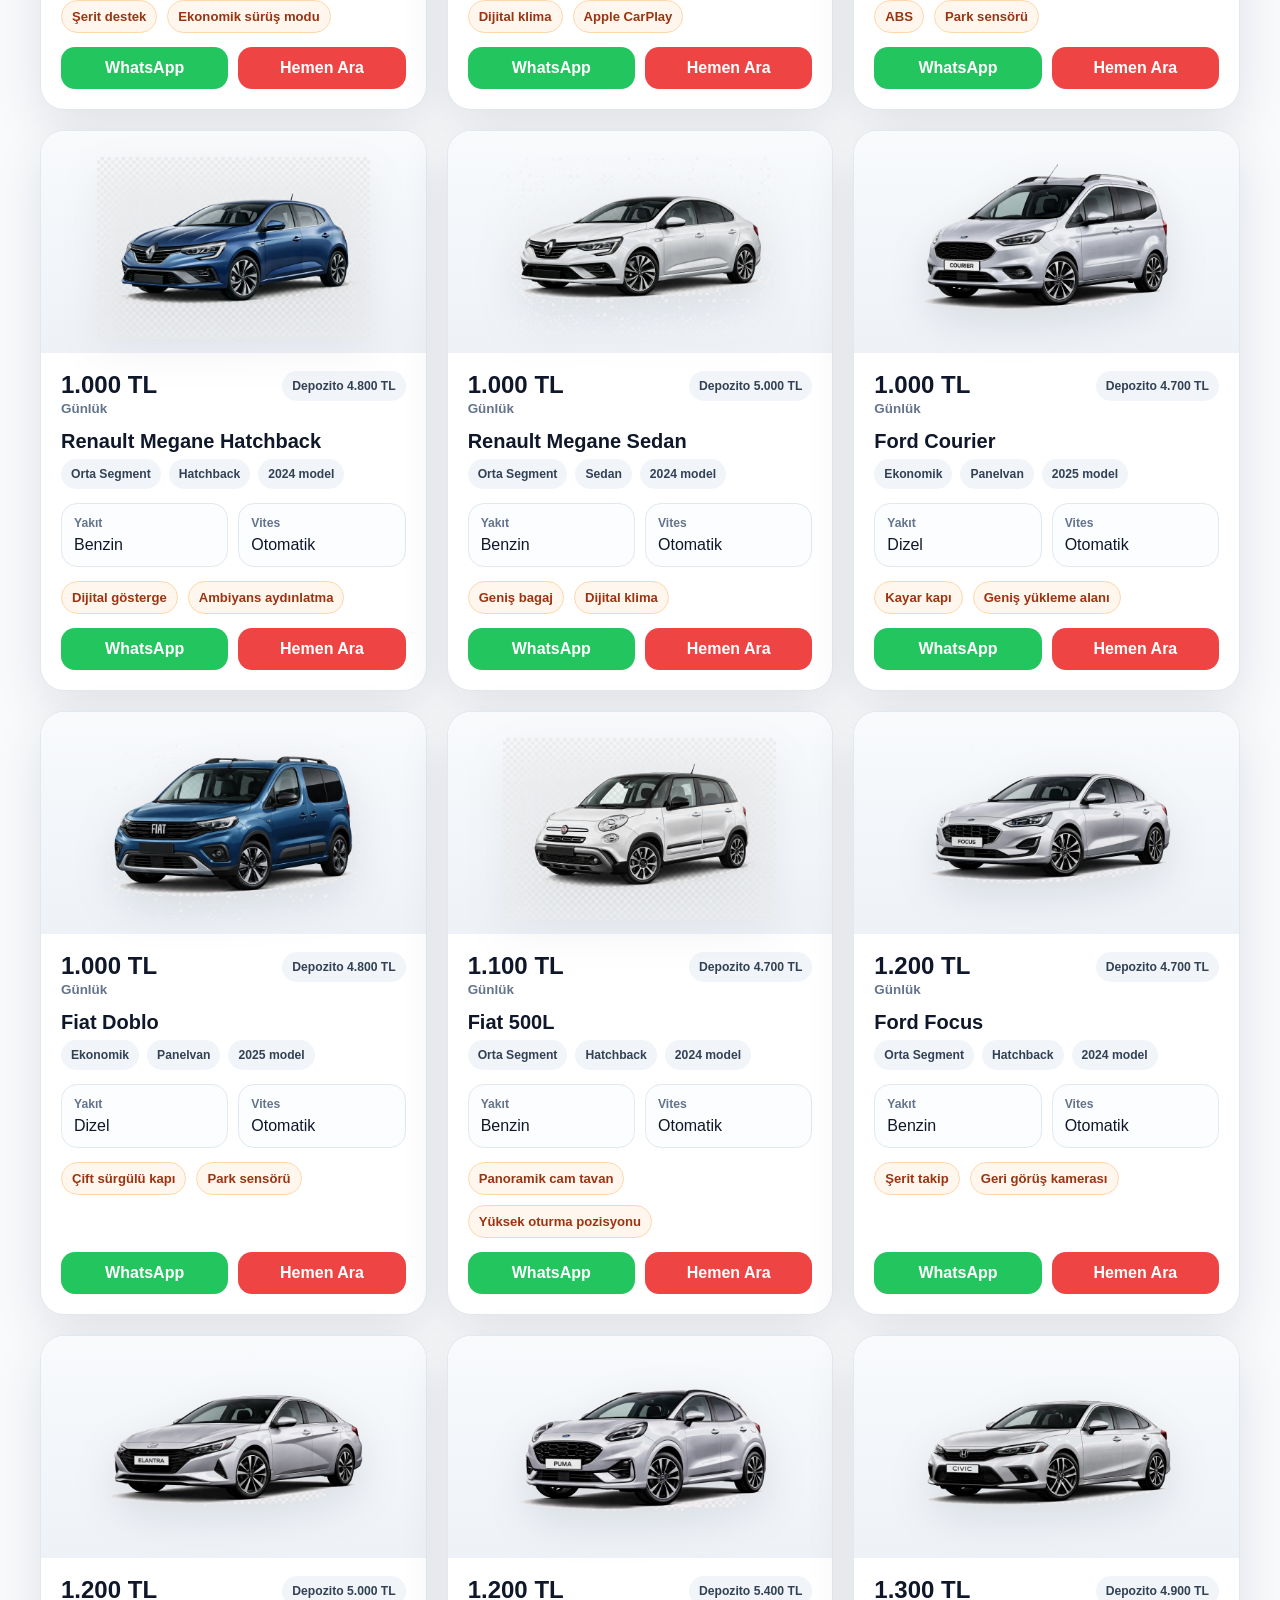
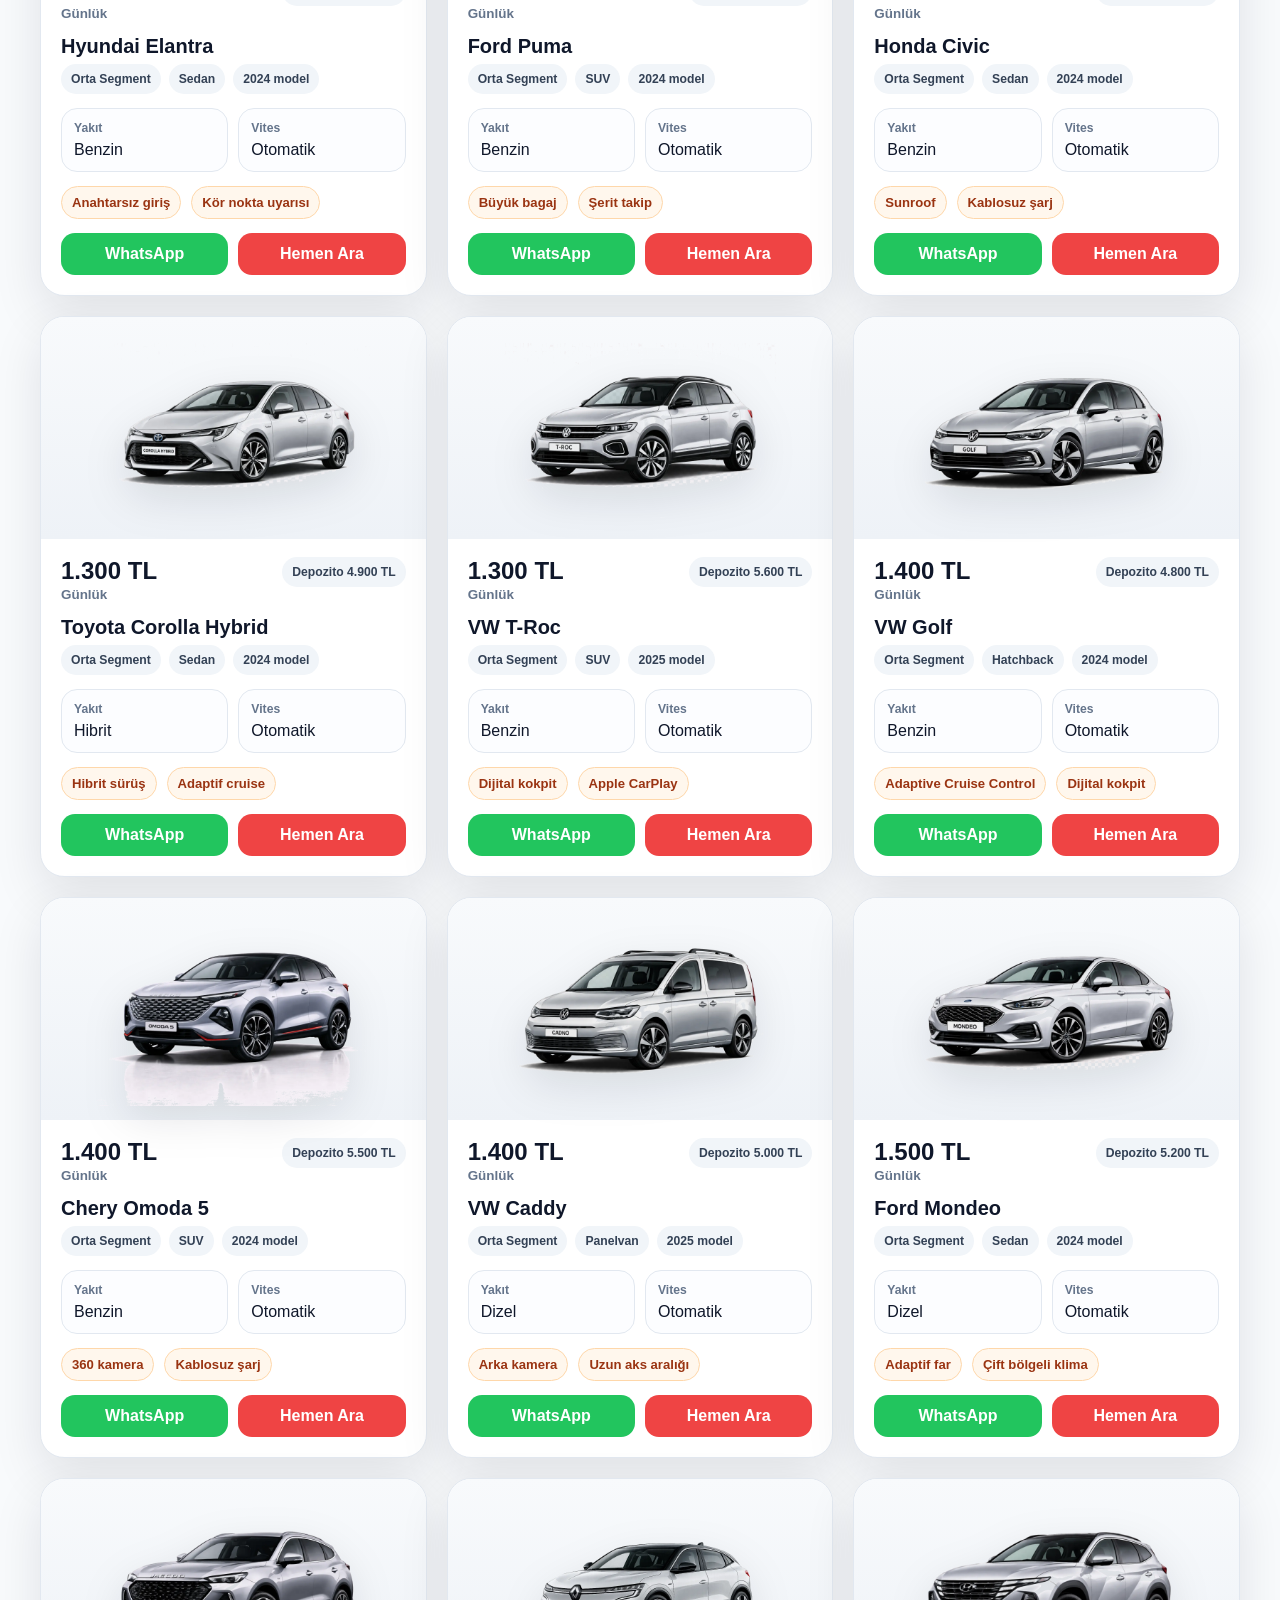
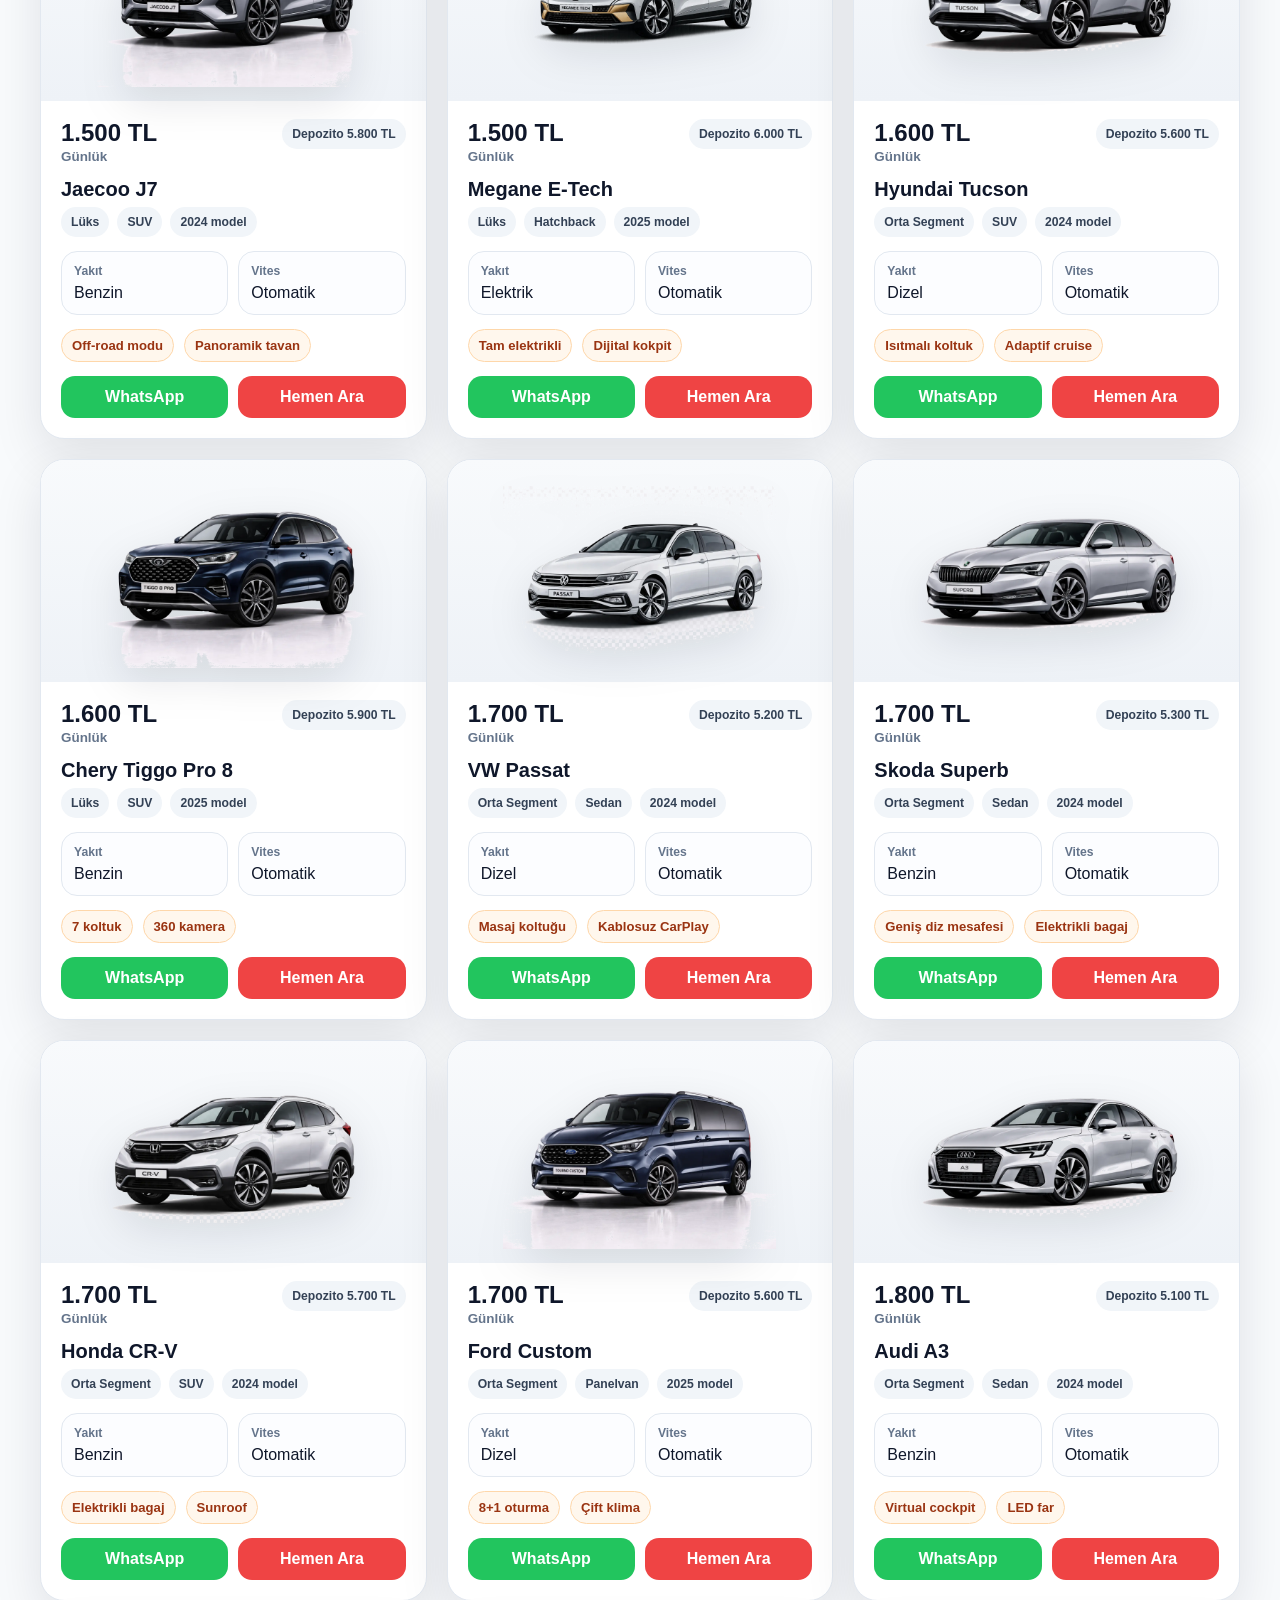
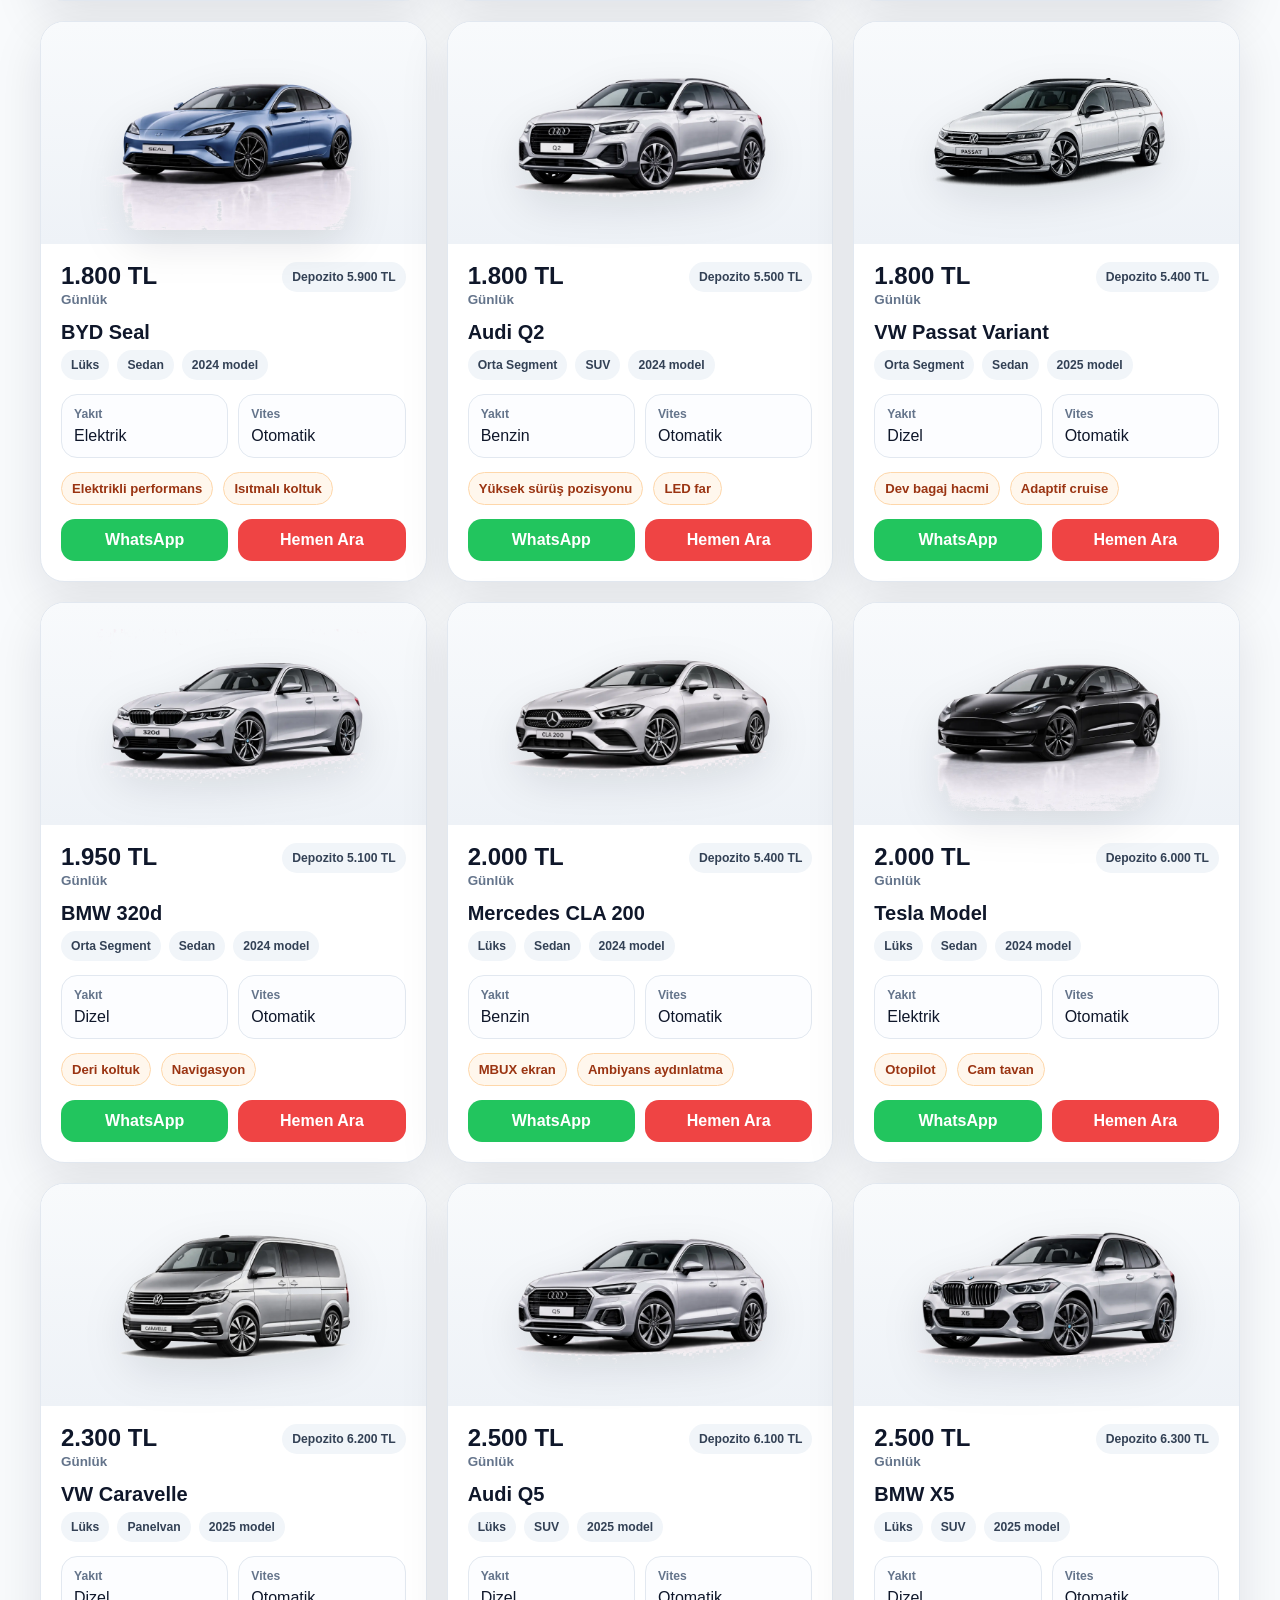
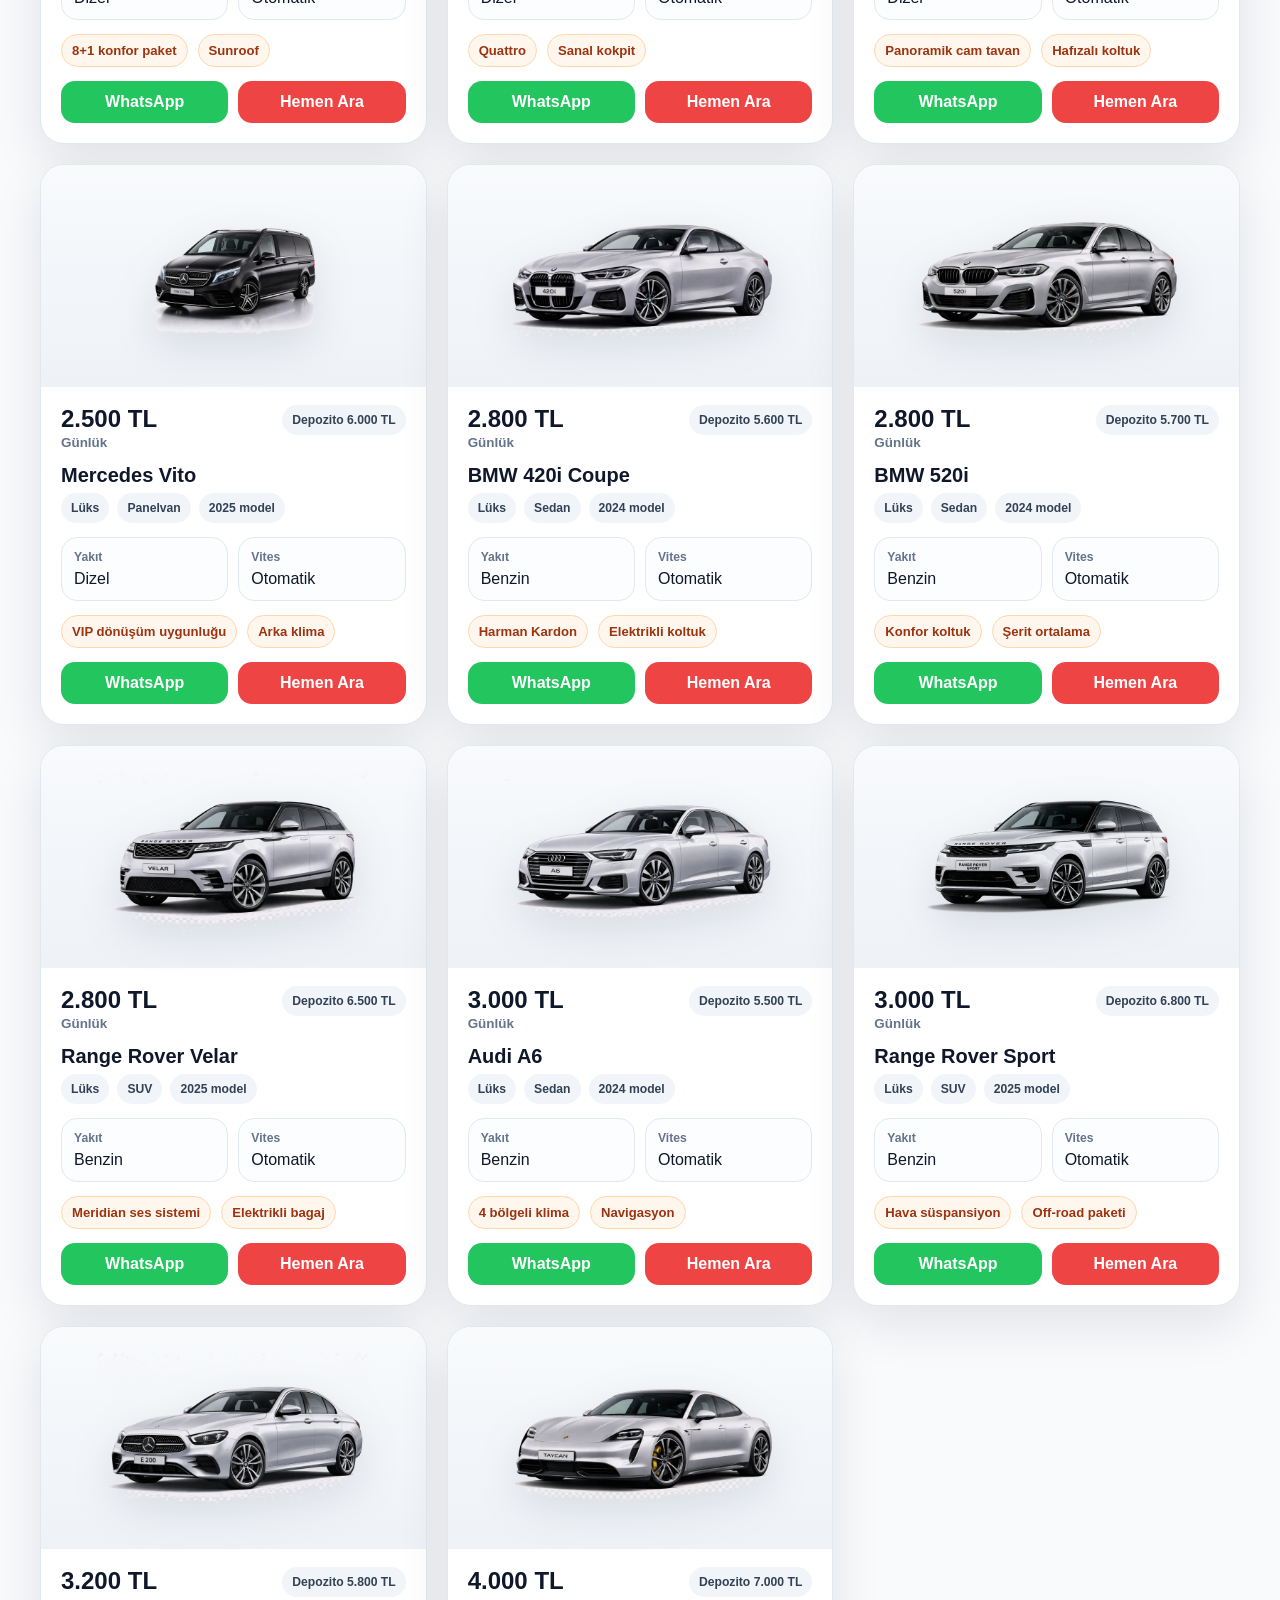
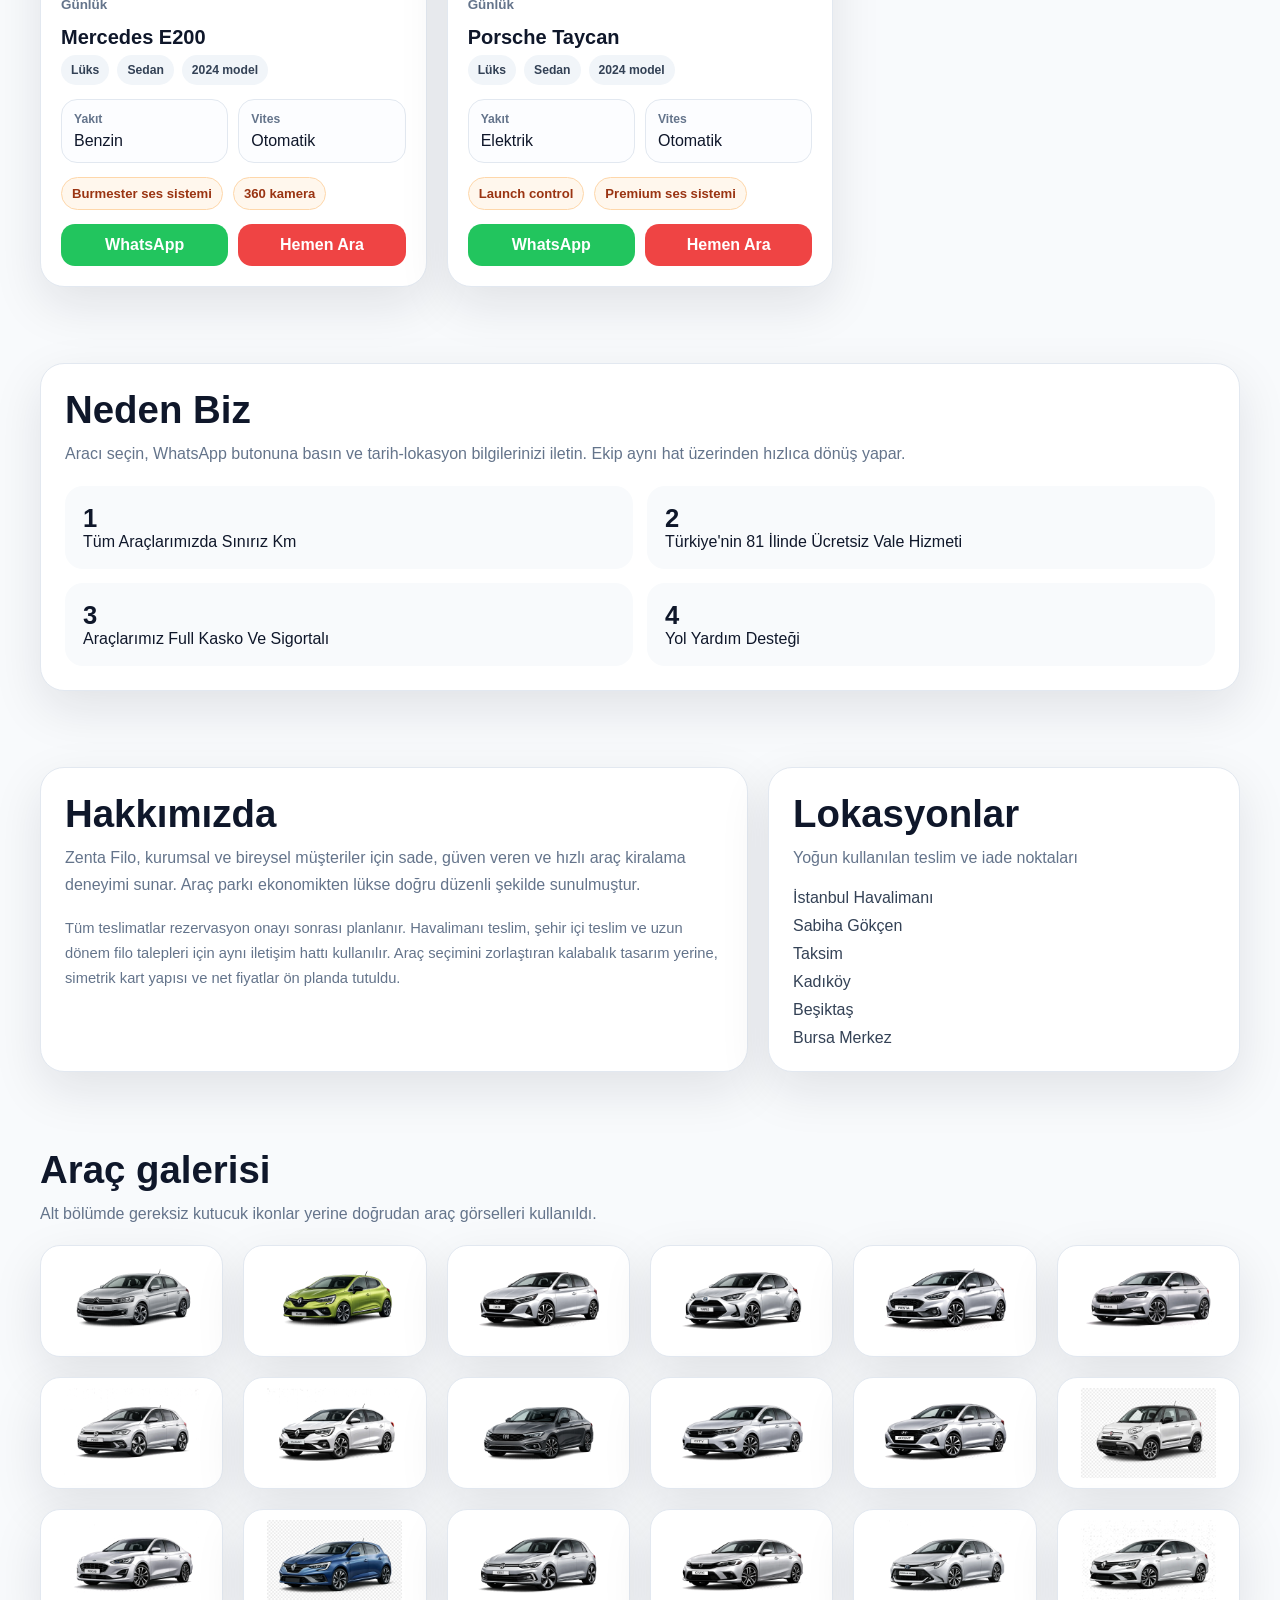
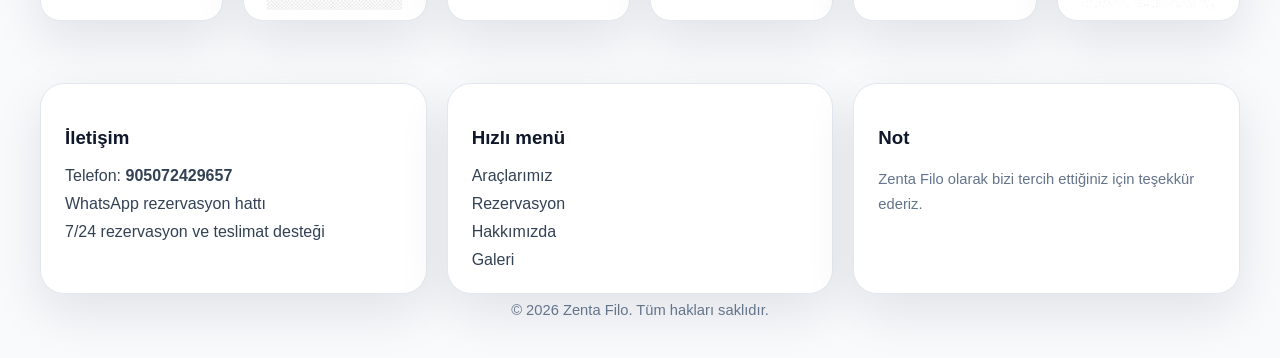
==== commit 05e59f1a: "Update index.html Update index.html" ====
--- a/index.html
+++ b/index.html
@@ -1,6 +1,22 @@
 <!doctype html>
 <html lang="tr">
 <head>
+  <!-- Event snippet for Sayfa görüntüleme conversion page -->
+<script>
+  gtag('event', 'conversion', {
+      'send_to': 'AW-18027173157/zHGlCMXj-5UcEKWqg5RD',
+      'value': 1.0,
+      'currency': 'TRY'
+  });
+<!-- Google tag (gtag.js) -->
+<script async src="https://www.googletagmanager.com/gtag/js?id=AW-18078457283"></script>
+<script>
+  window.dataLayer = window.dataLayer || [];
+  function gtag(){dataLayer.push(arguments);}
+  gtag('js', new Date());
+
+  gtag('config', 'AW-18078457283');
+</script>
   <meta charset="UTF-8">
   <meta name="viewport" content="width=device-width, initial-scale=1.0">
   <title>ZENTA FİLO | Araç Kiralama</title>
@@ -8,6 +24,15 @@
   <link rel="icon" href="assets/img/brand/zenta-logo.png">
   <link rel="stylesheet" href="assets/css/style.css">
 </head> 
+  <!-- Event snippet for Sayfa görüntüleme conversion page -->
+<script>
+  gtag('event', 'conversion', {
+      'send_to': 'AW-18027173157/zHGlCMXj-5UcEKWqg5RD',
+      'value': 1.0,
+      'currency': 'TRY'
+  });
+</script>
+
   <!-- Google tag (gtag.js) -->
 <script async src="https://www.googletagmanager.com/gtag/js?id=AW-17670893803"></script>
 <script>
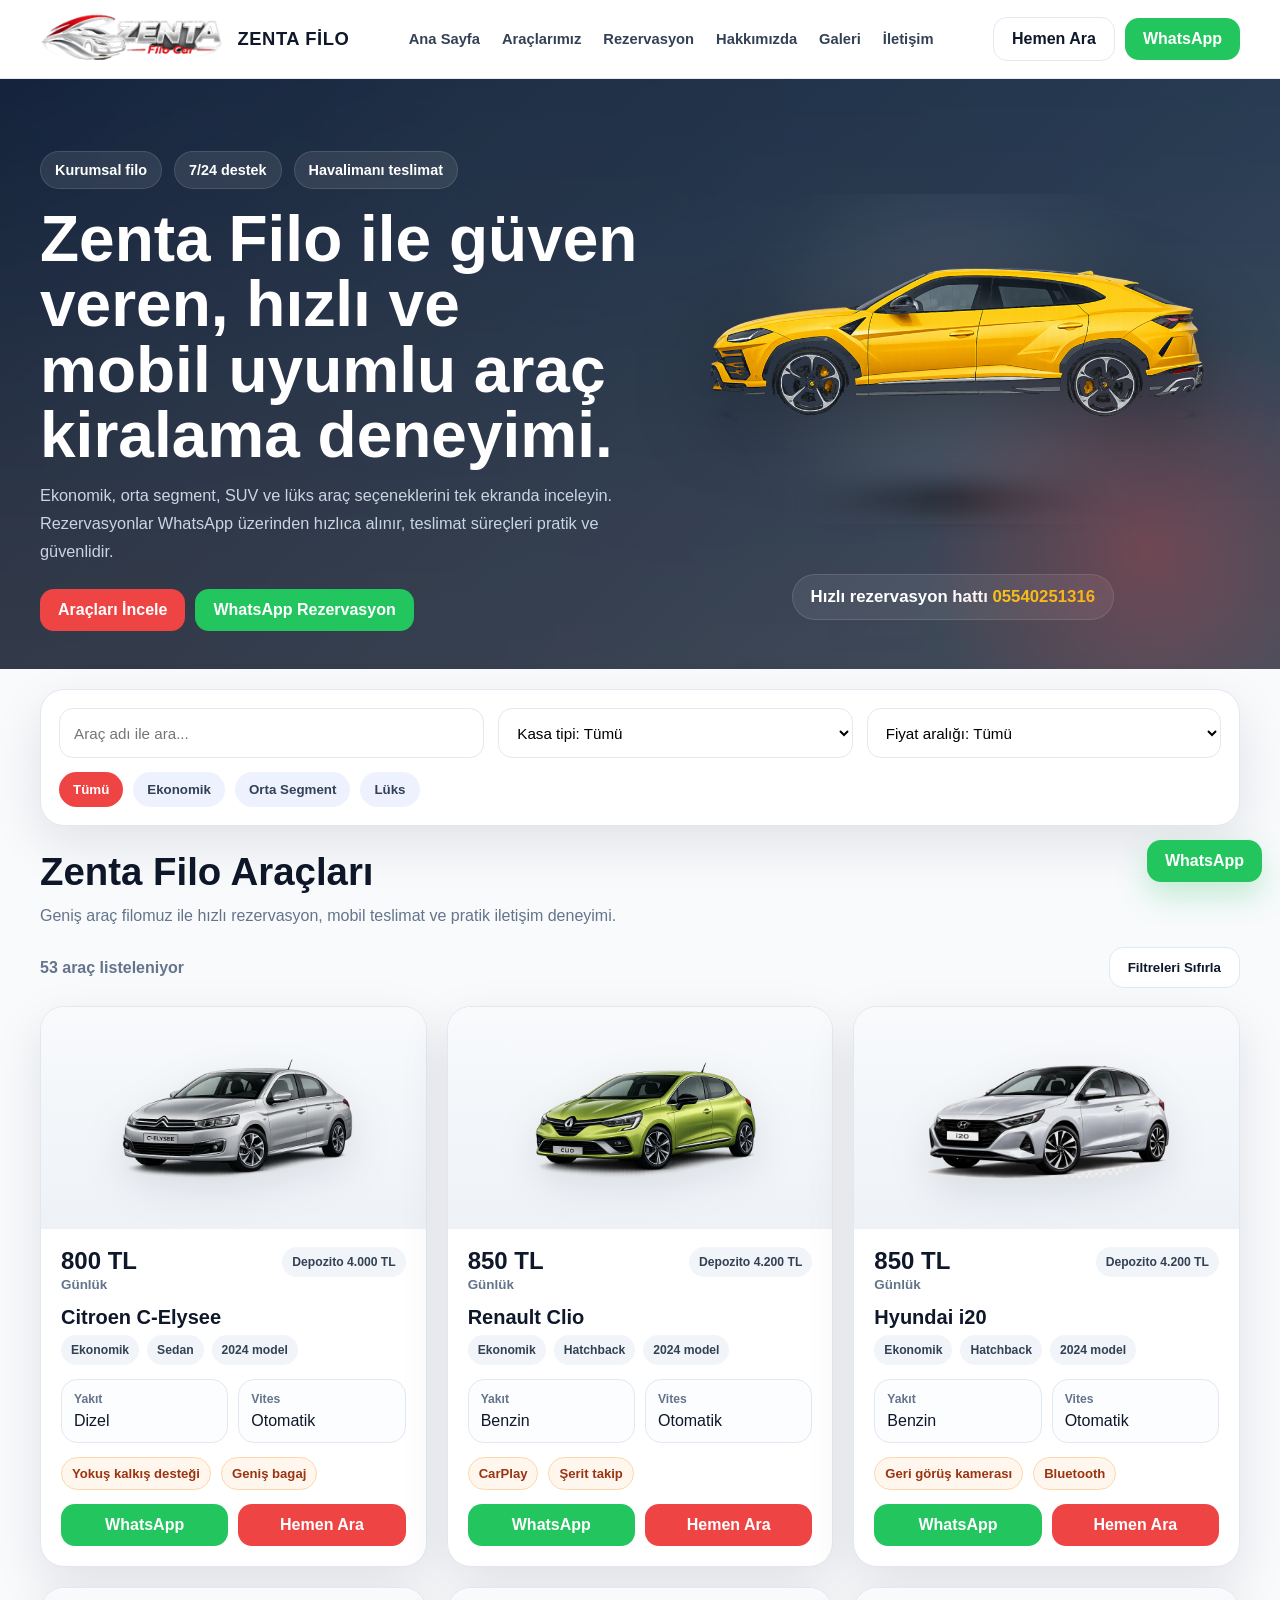
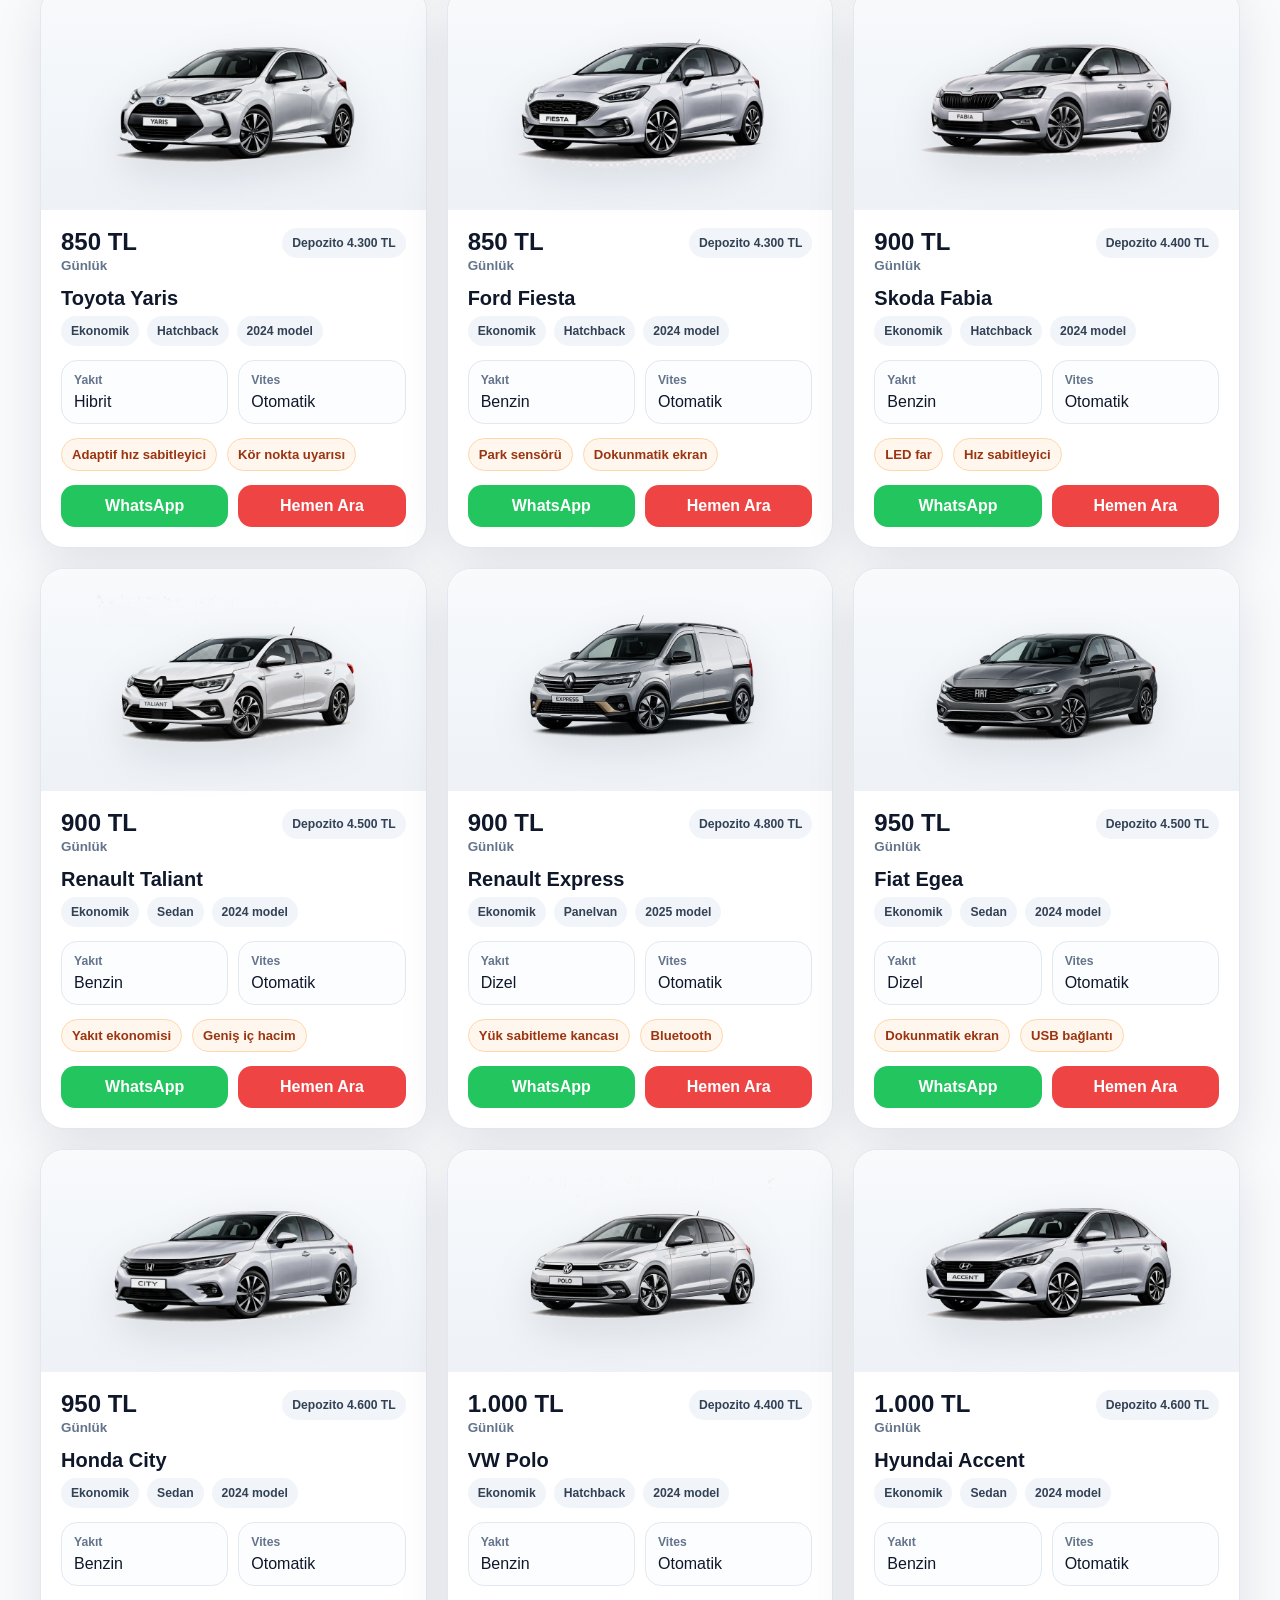
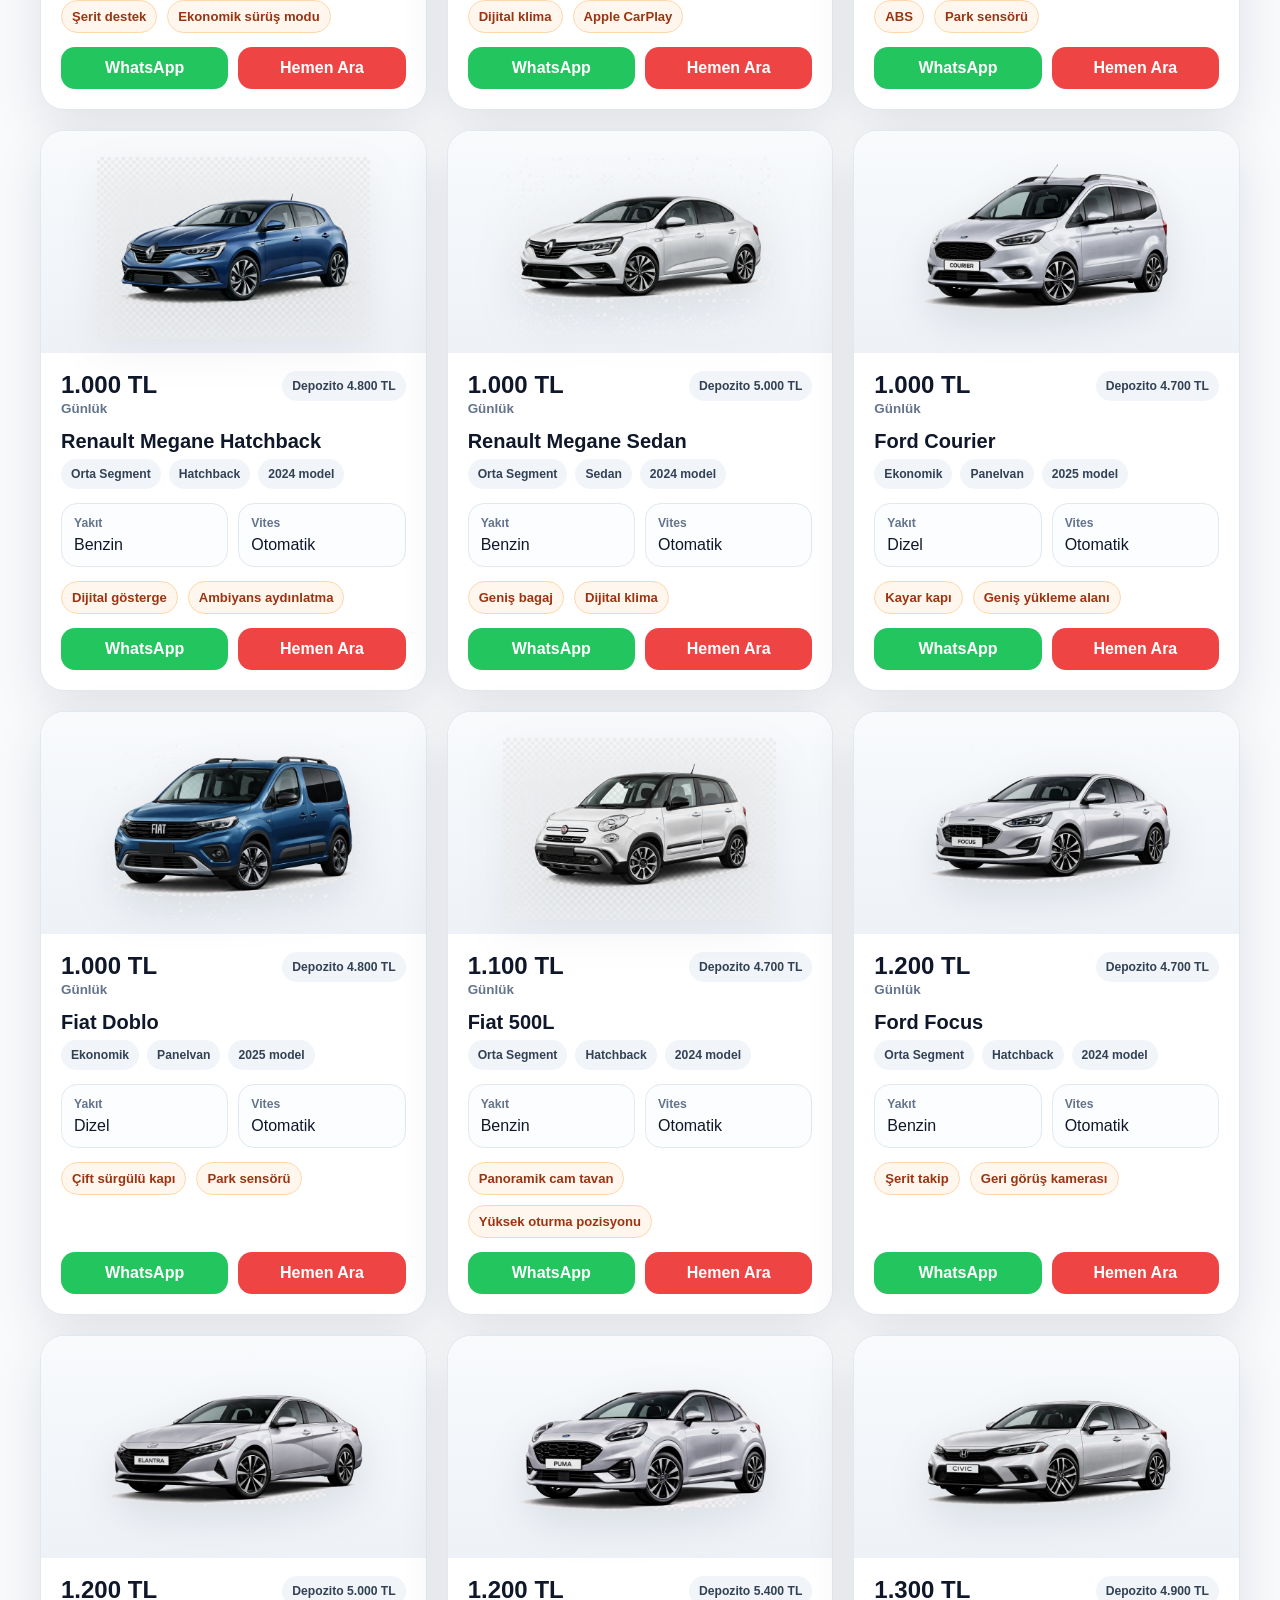
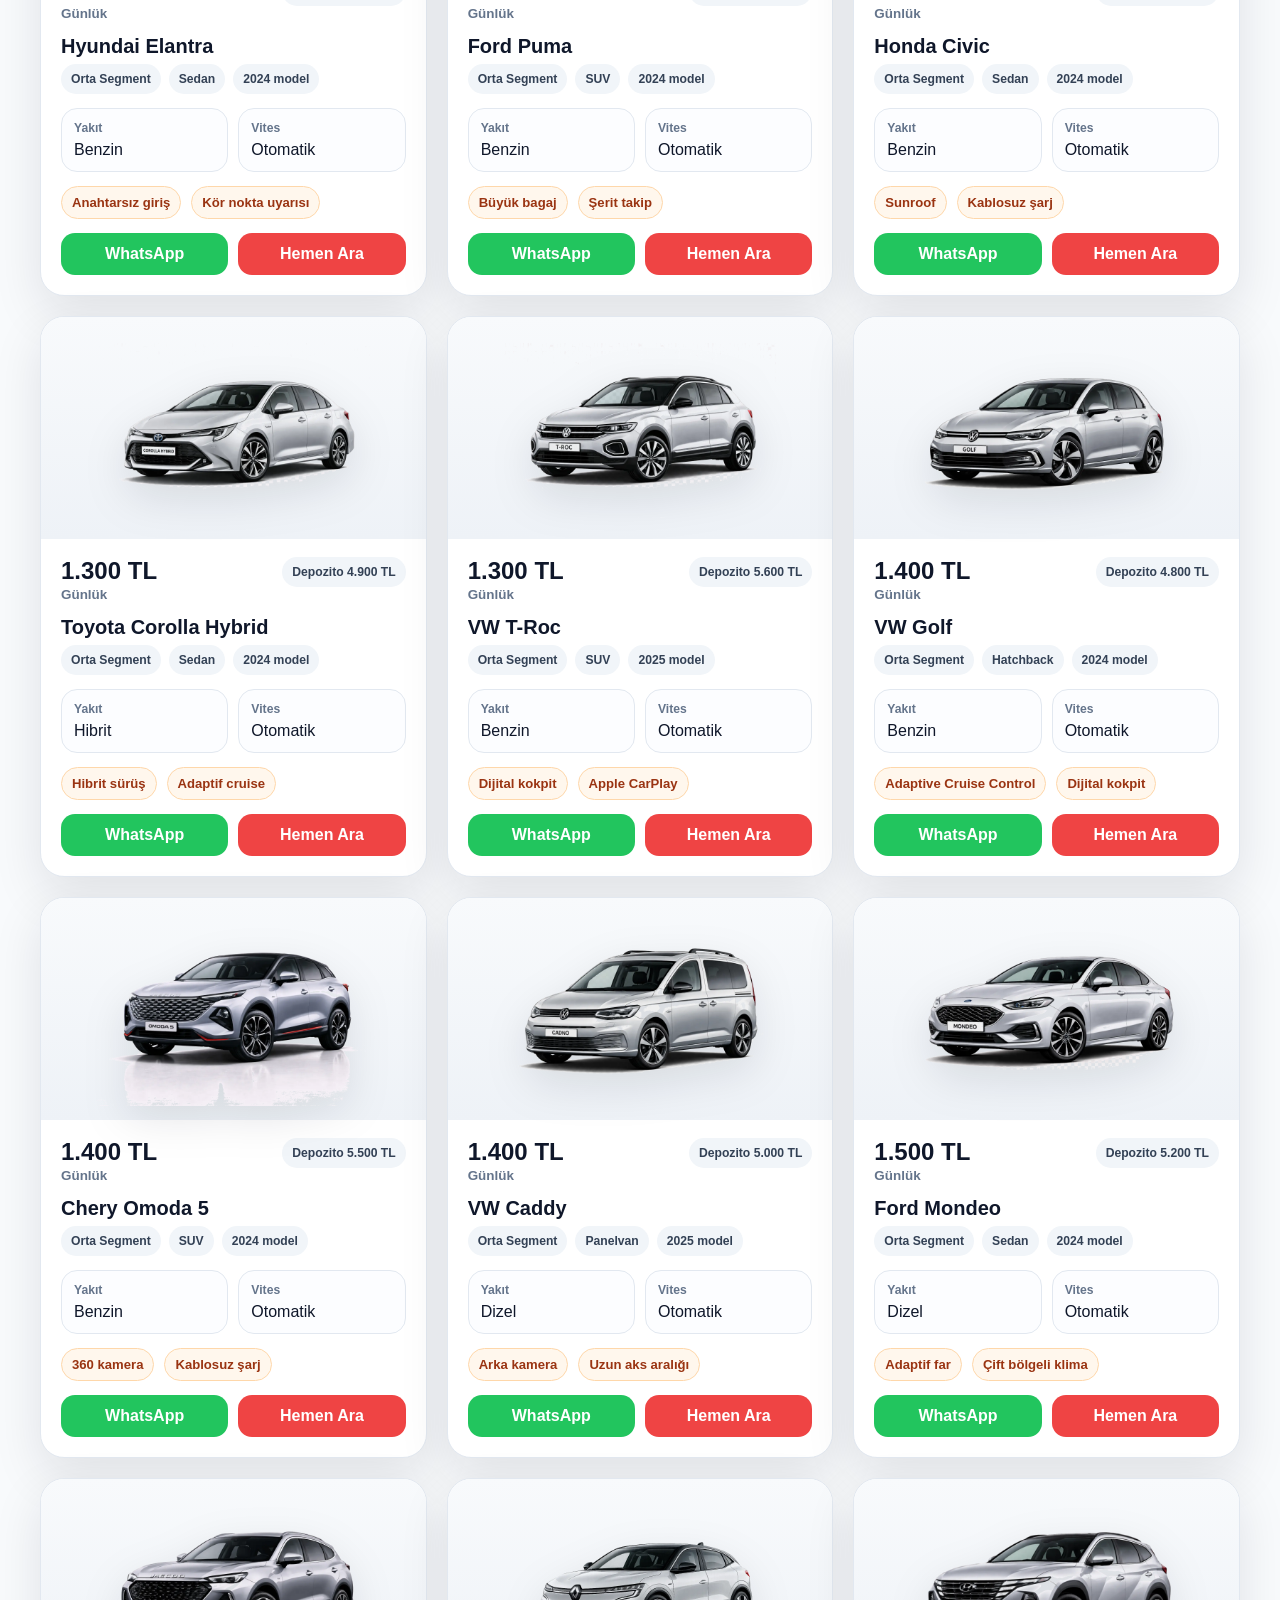
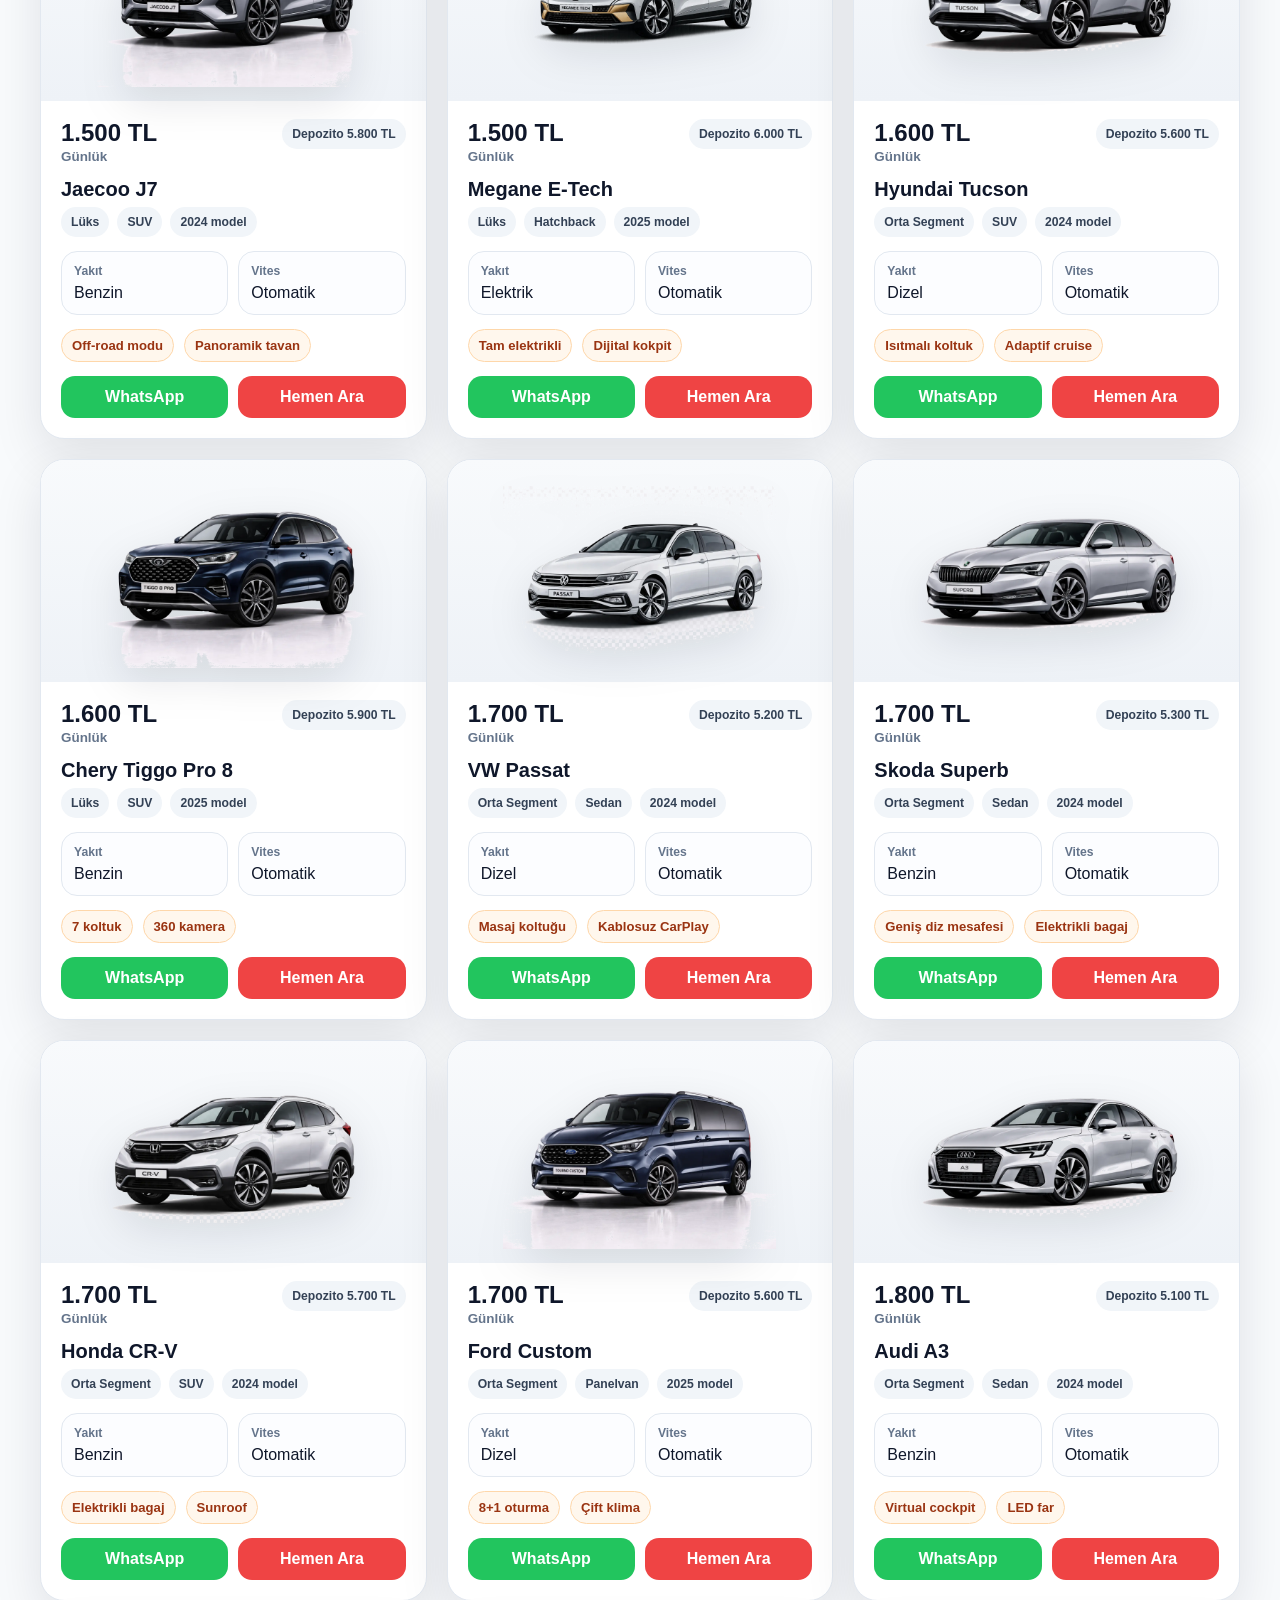
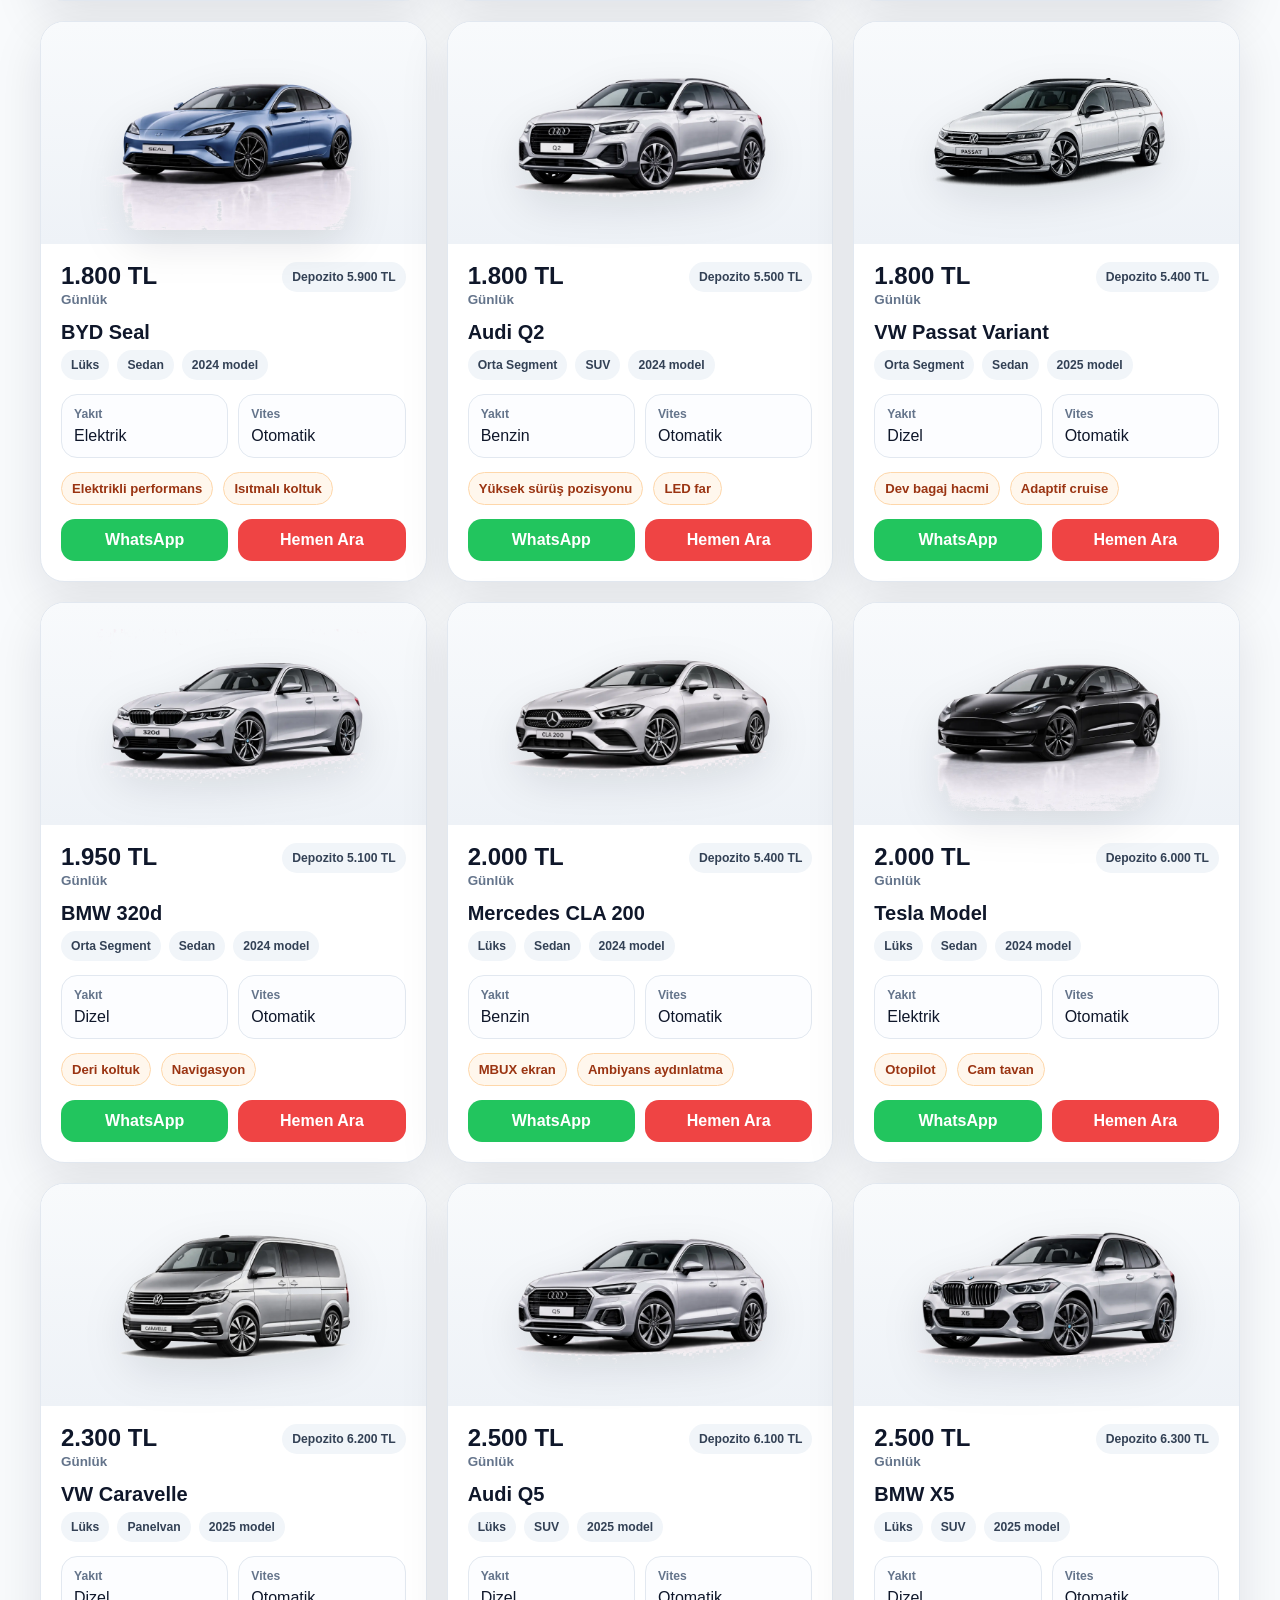
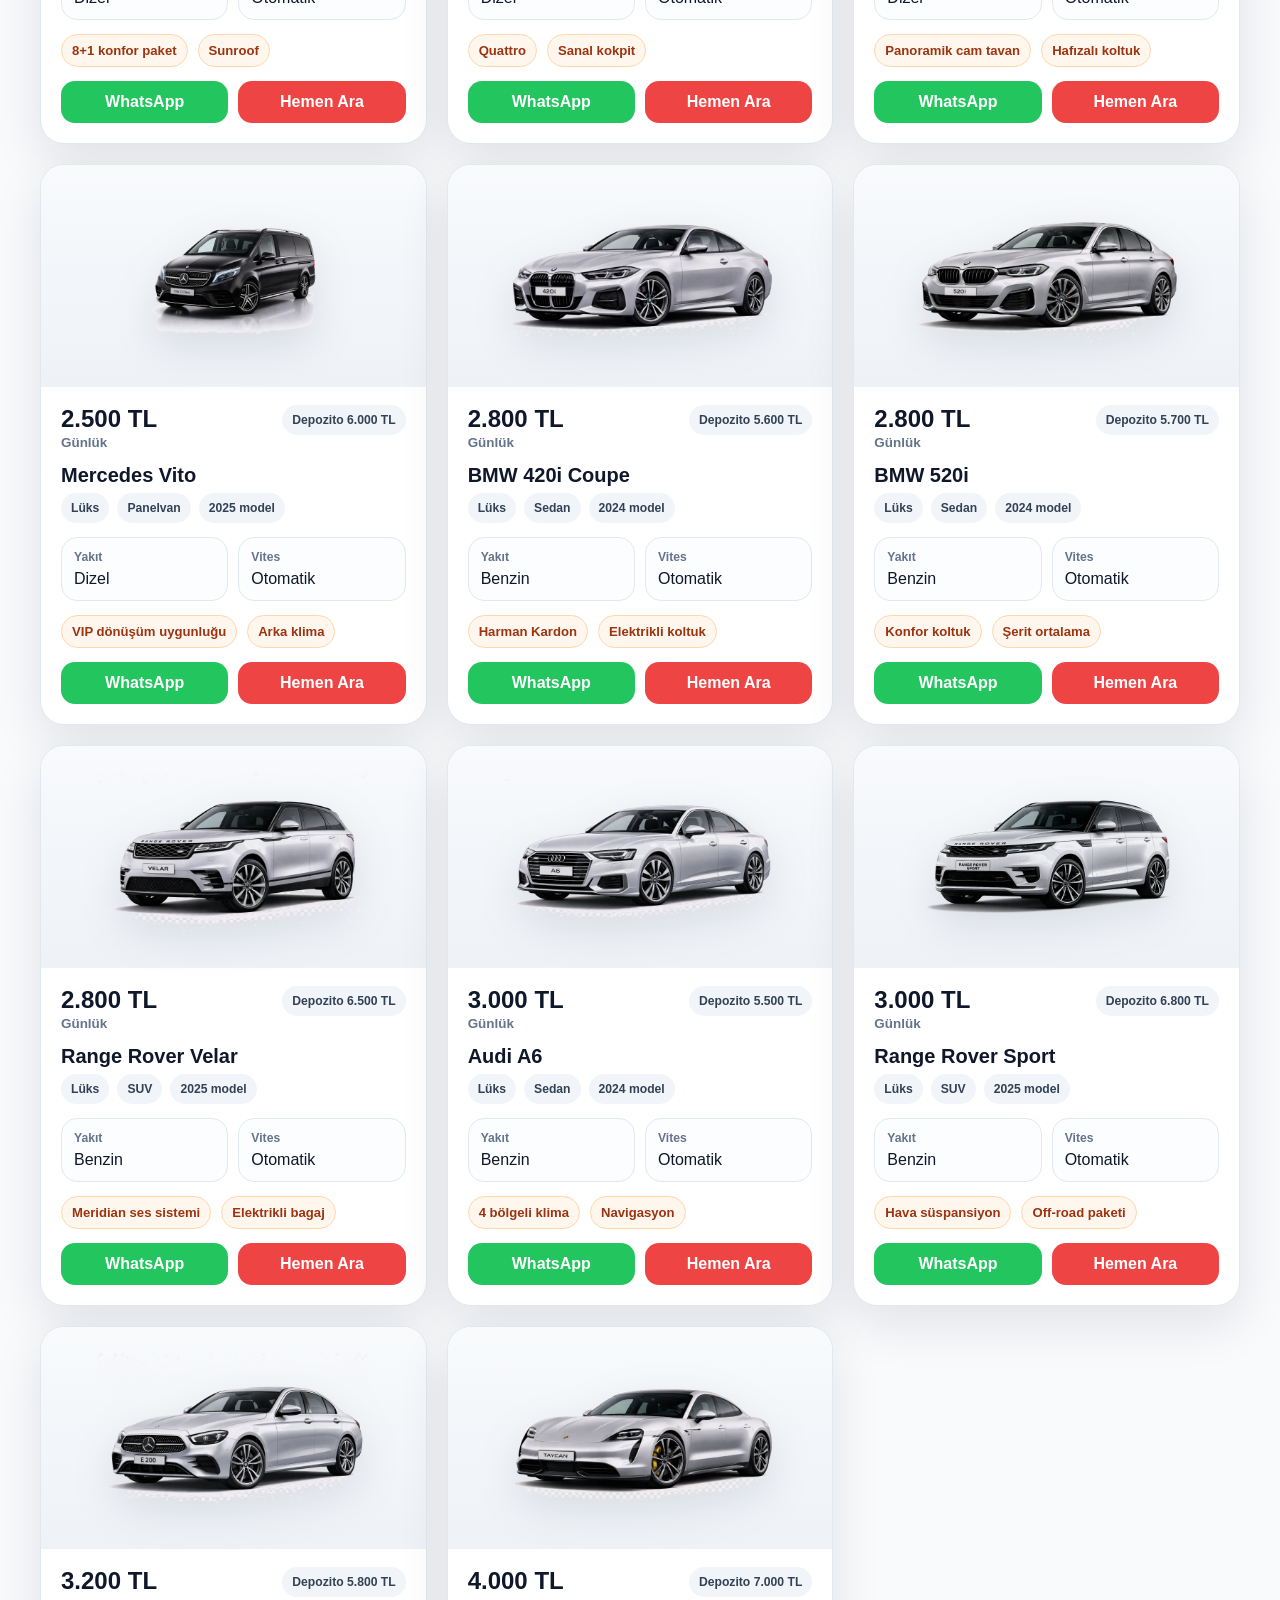
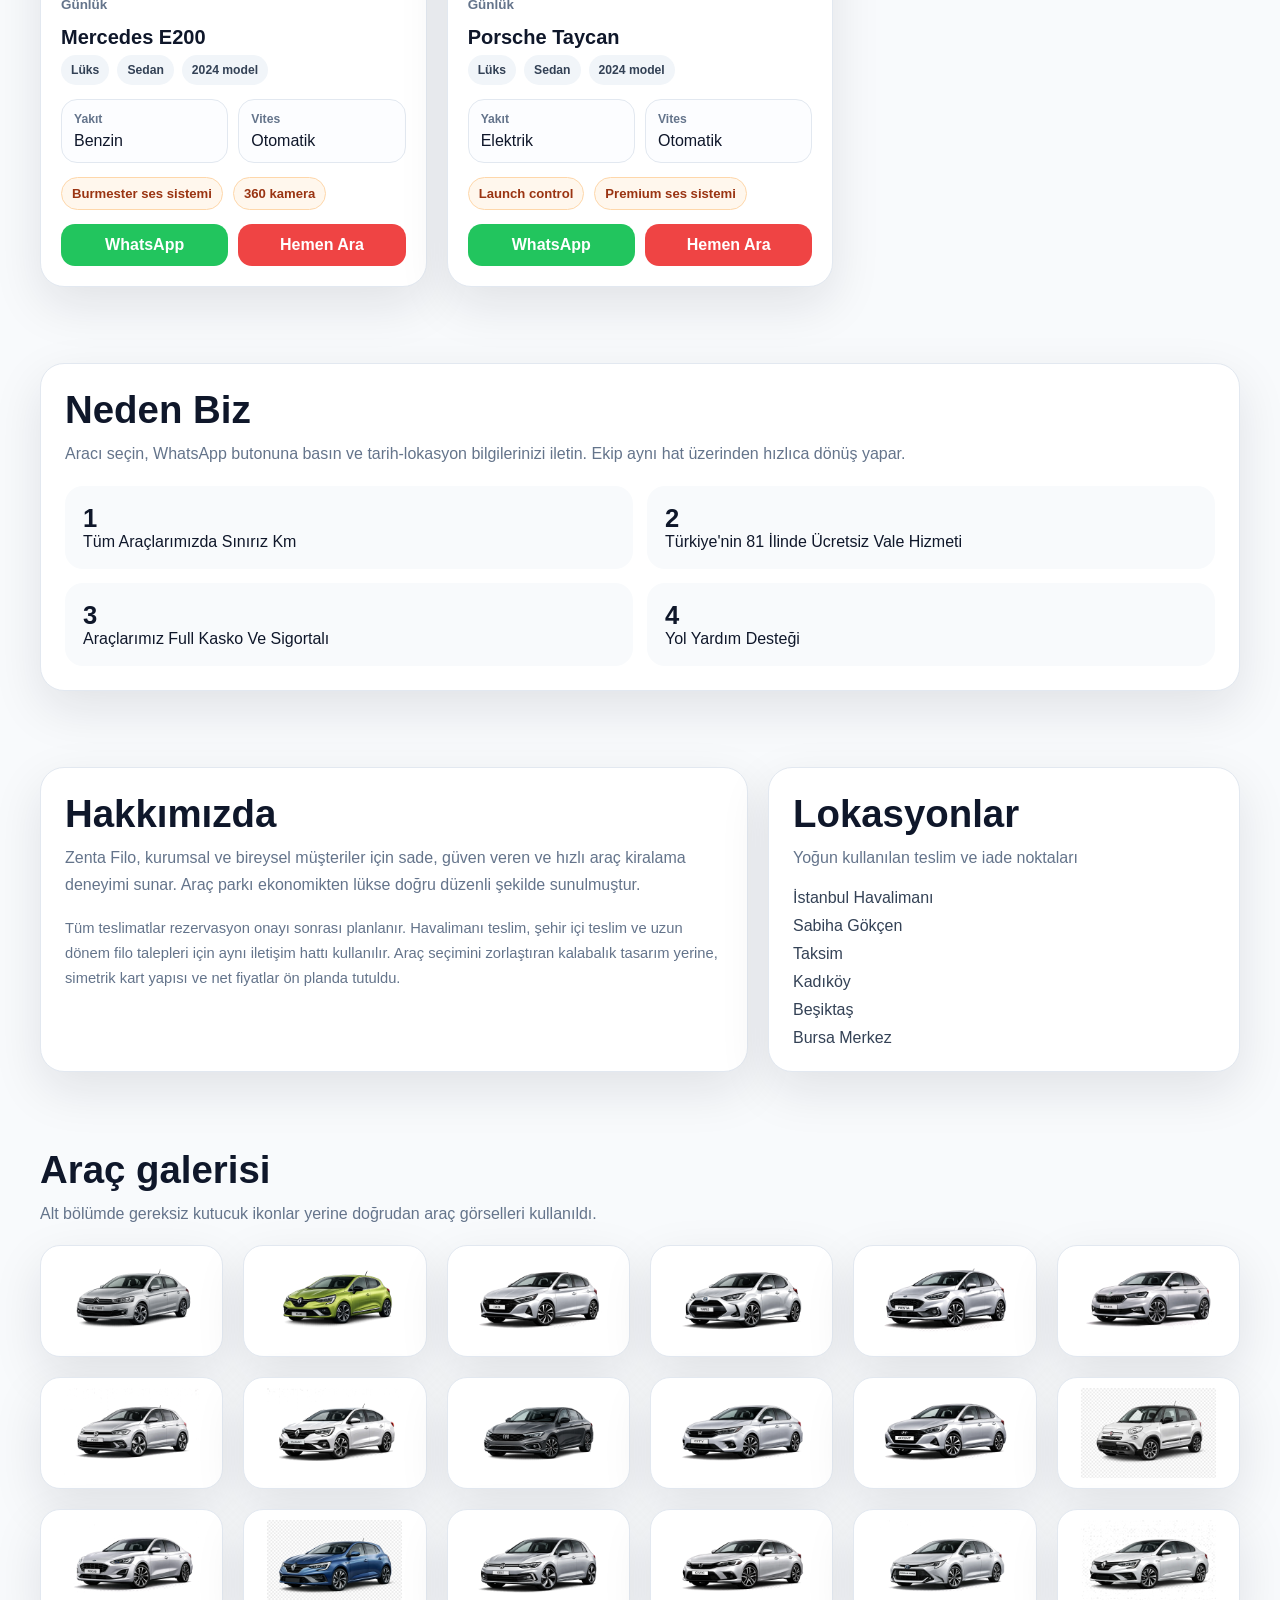
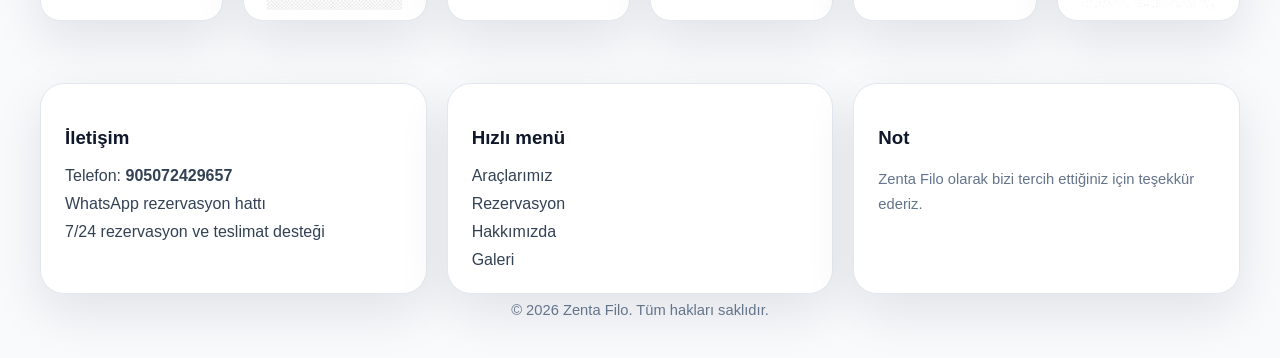
==== commit 6dea9f2b: "Update index.html Update index.html" ====
--- a/index.html
+++ b/index.html
@@ -87,7 +87,7 @@
           <div class="hero-stage">
             <img class="hero-car" src="assets/img/hero/zenta-hero-car.png" alt="Zenta Filo hero araç görseli">
           </div>
-          <div class="hero-offer">Hızlı rezervasyon hattı <span>0530 763 03 19</span></div>
+          <div class="hero-offer">Hızlı rezervasyon hattı <span>05540251316</span></div>
         </div>
       </div>
     </section>
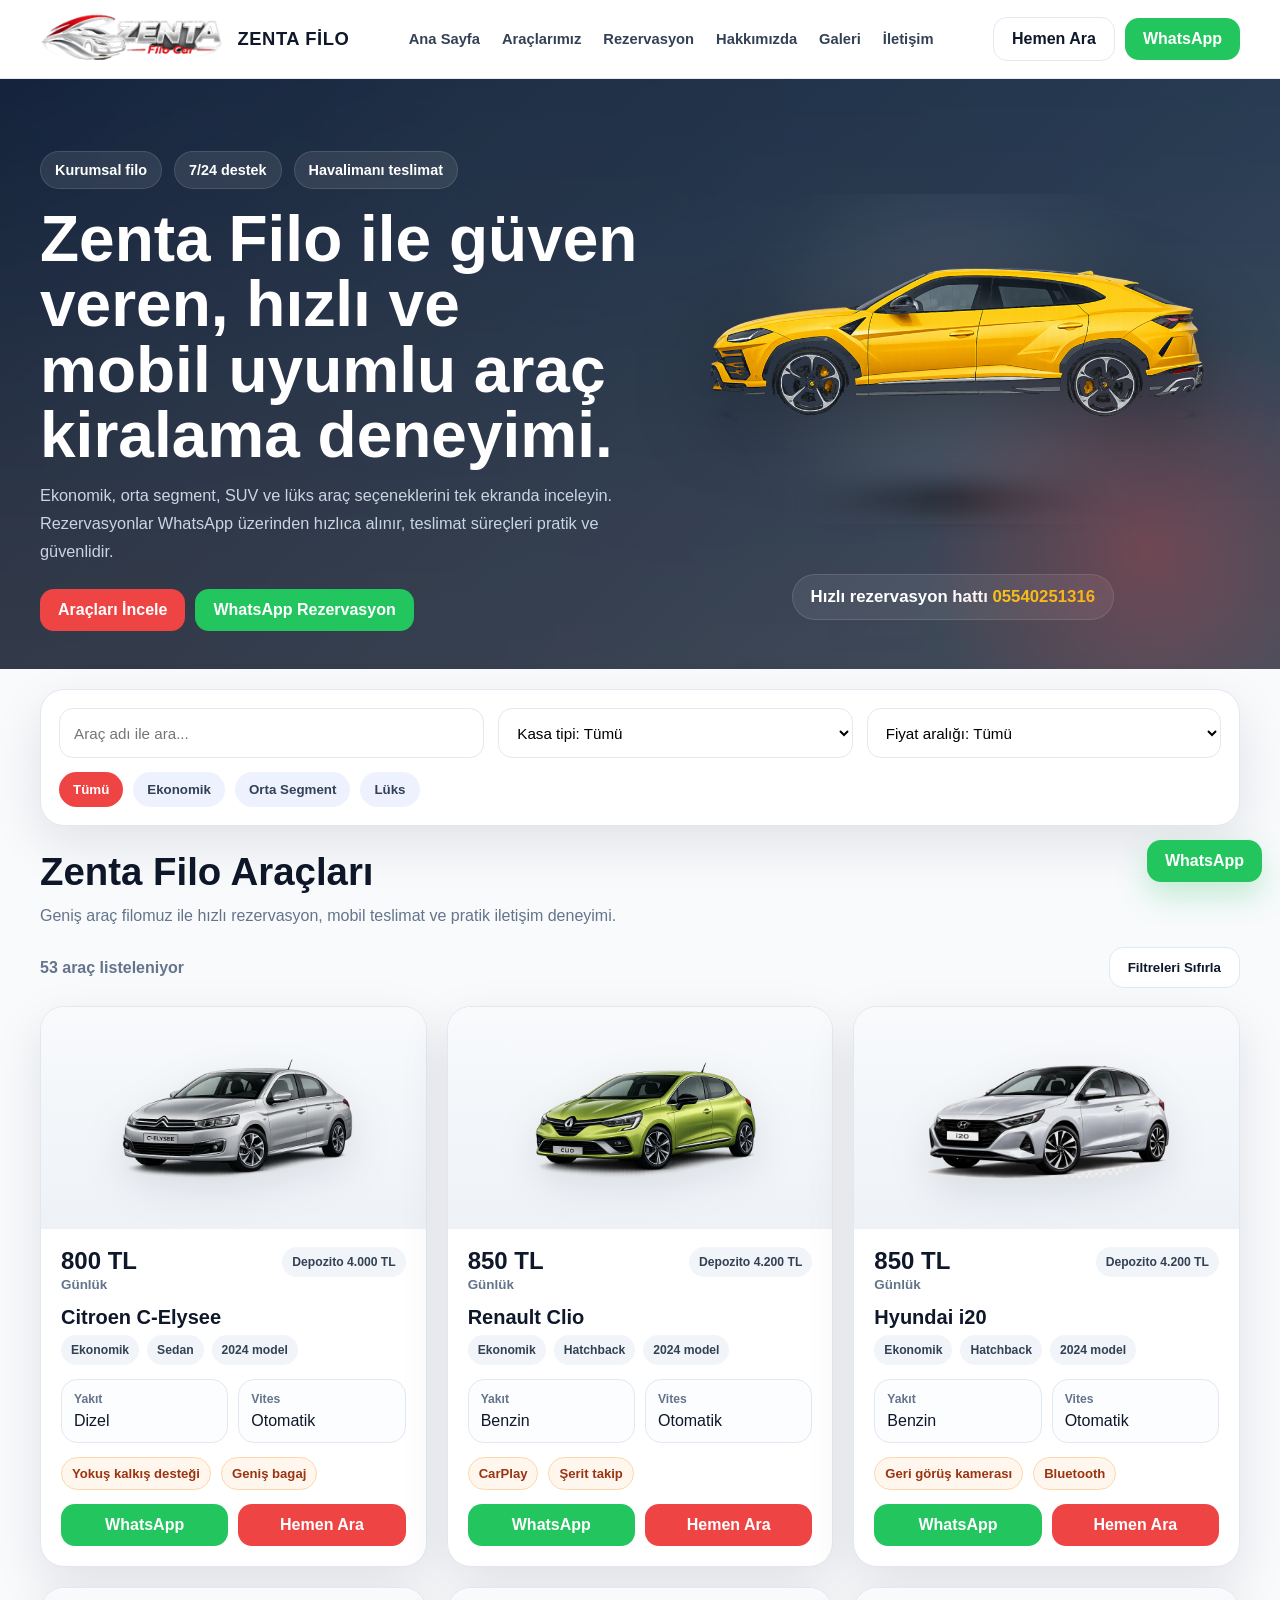
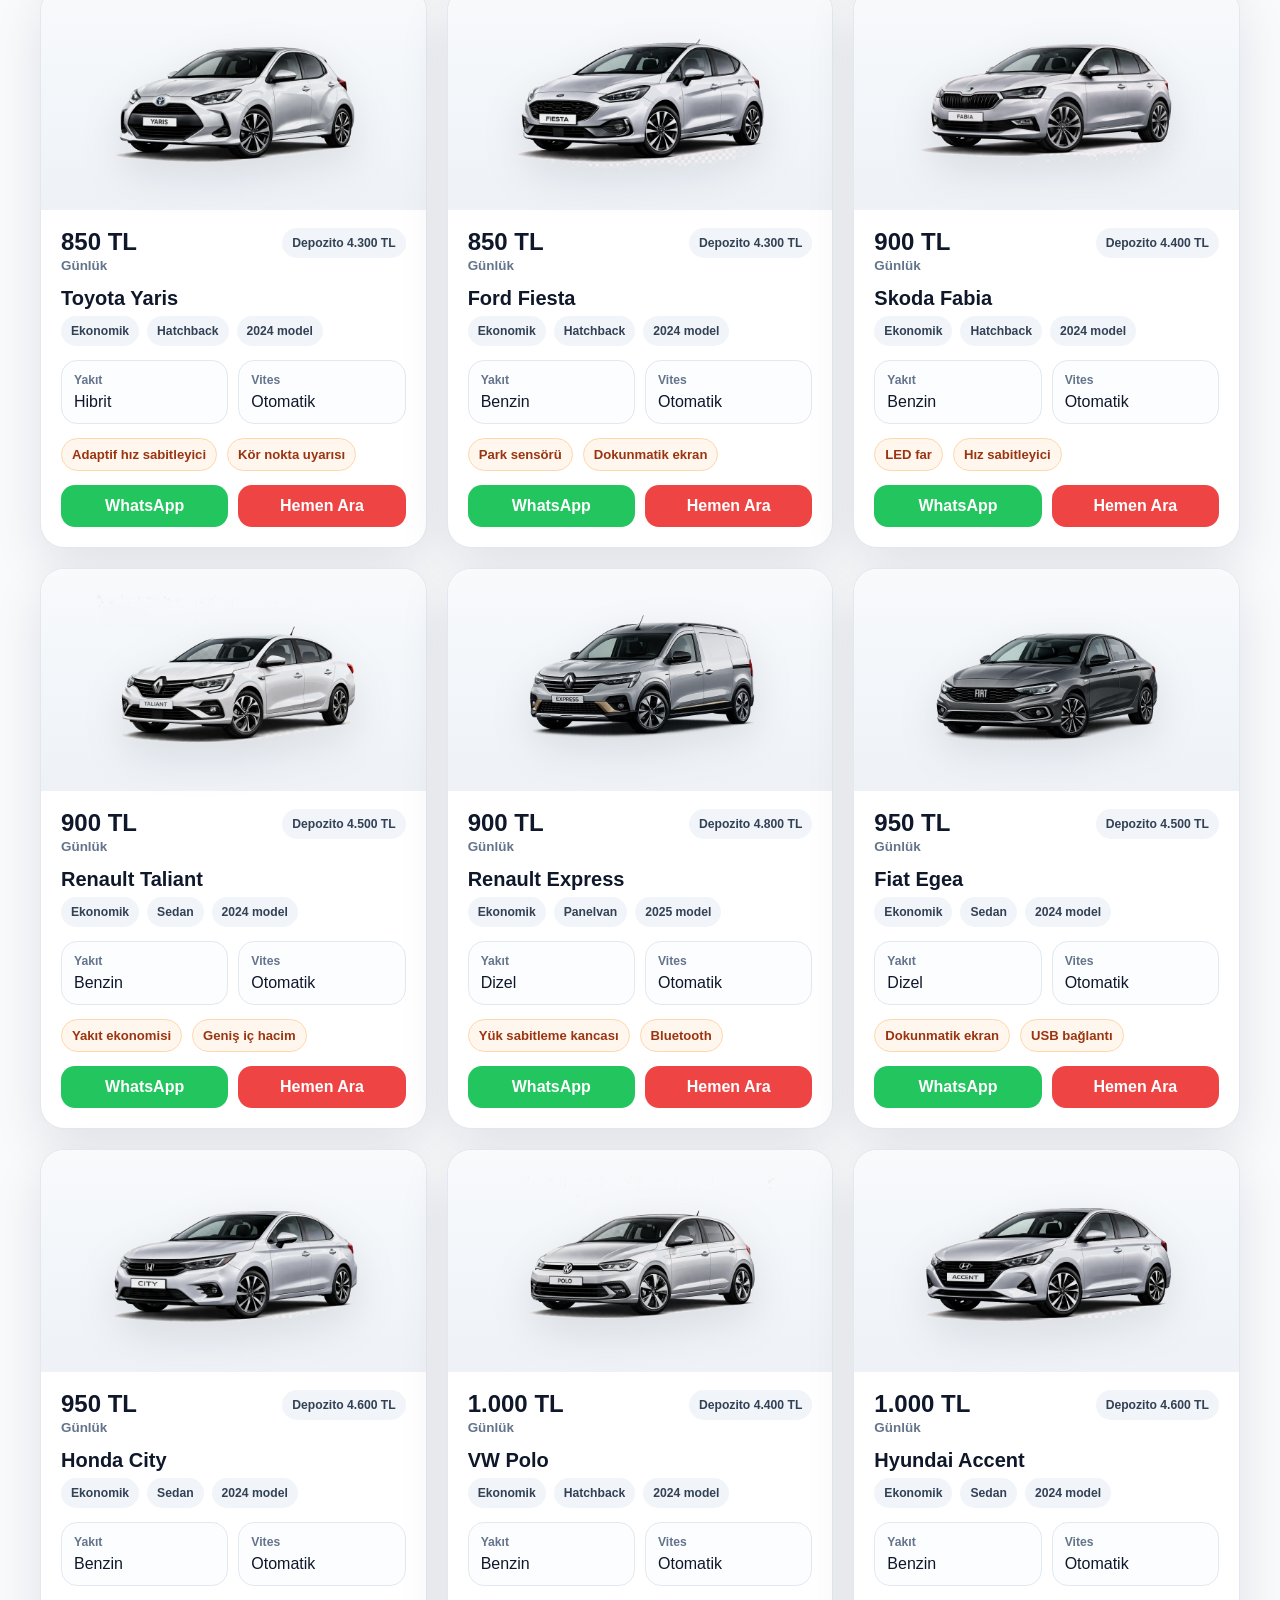
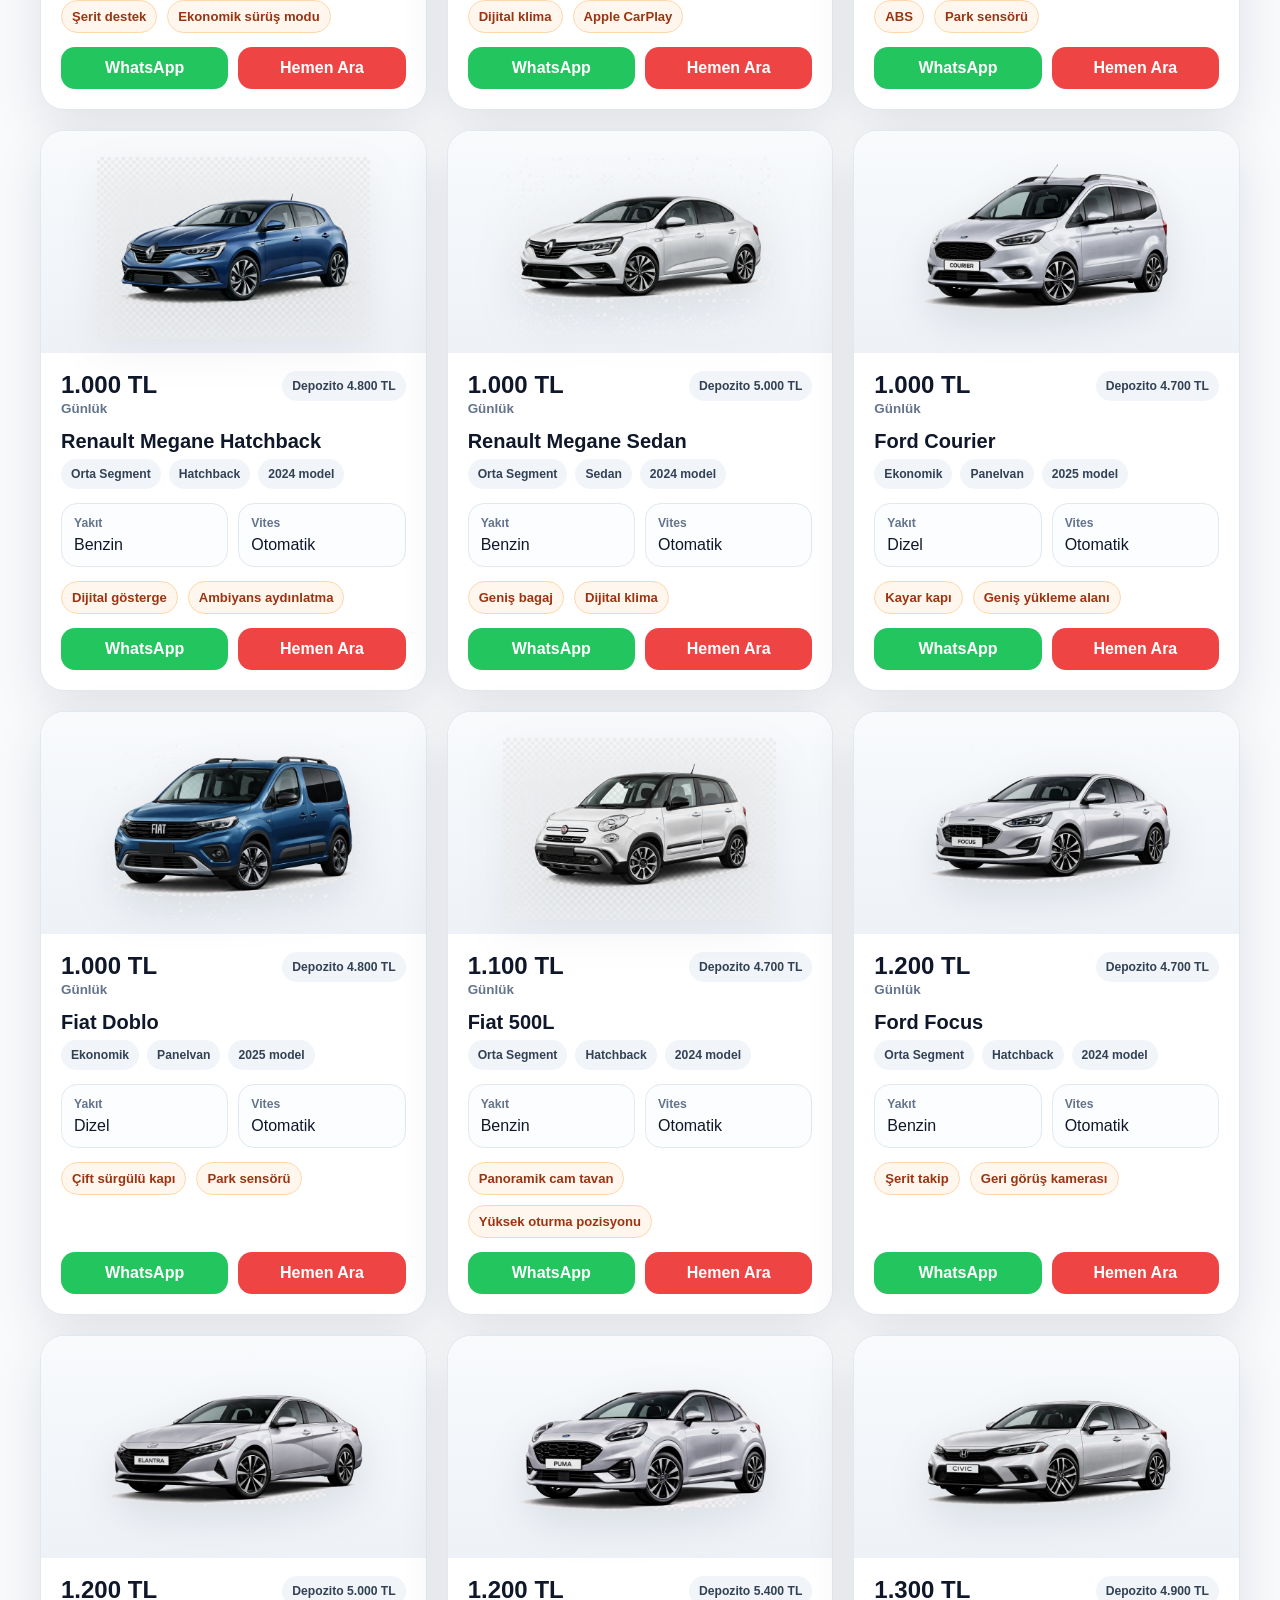
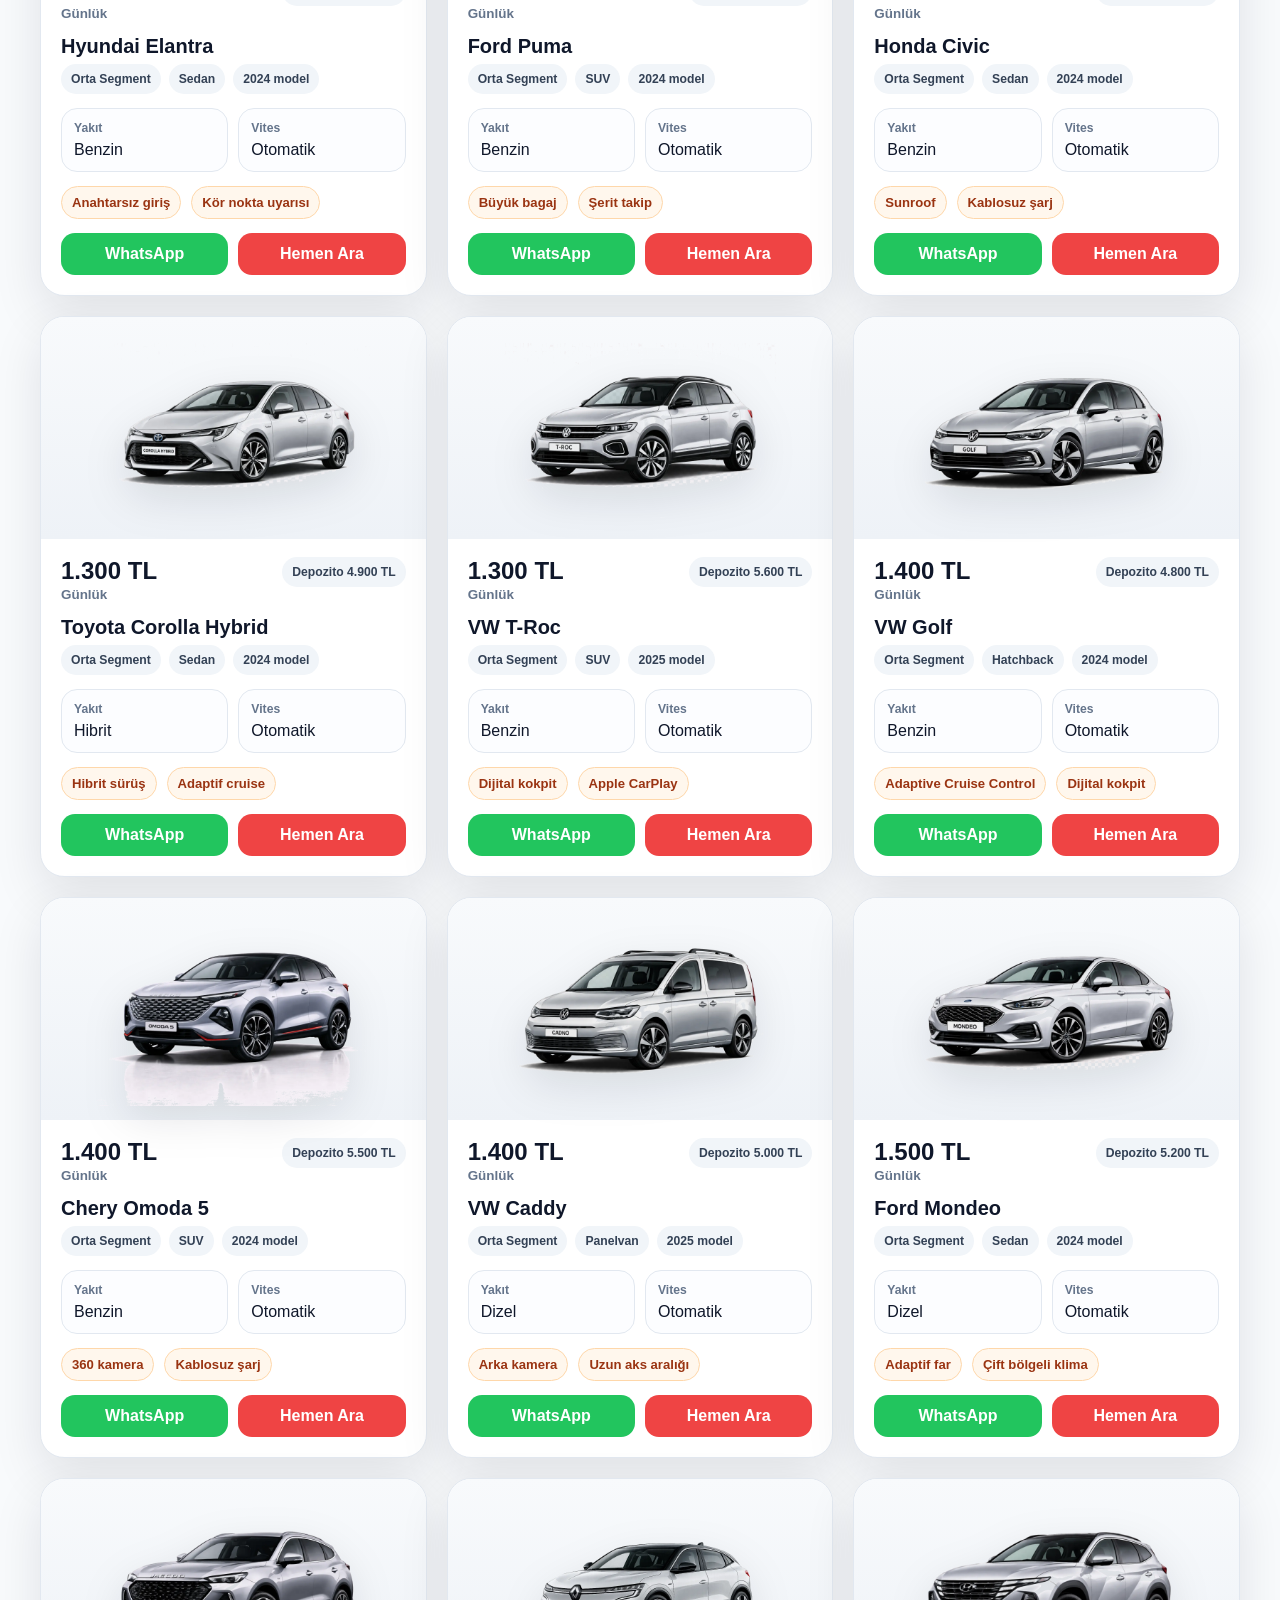
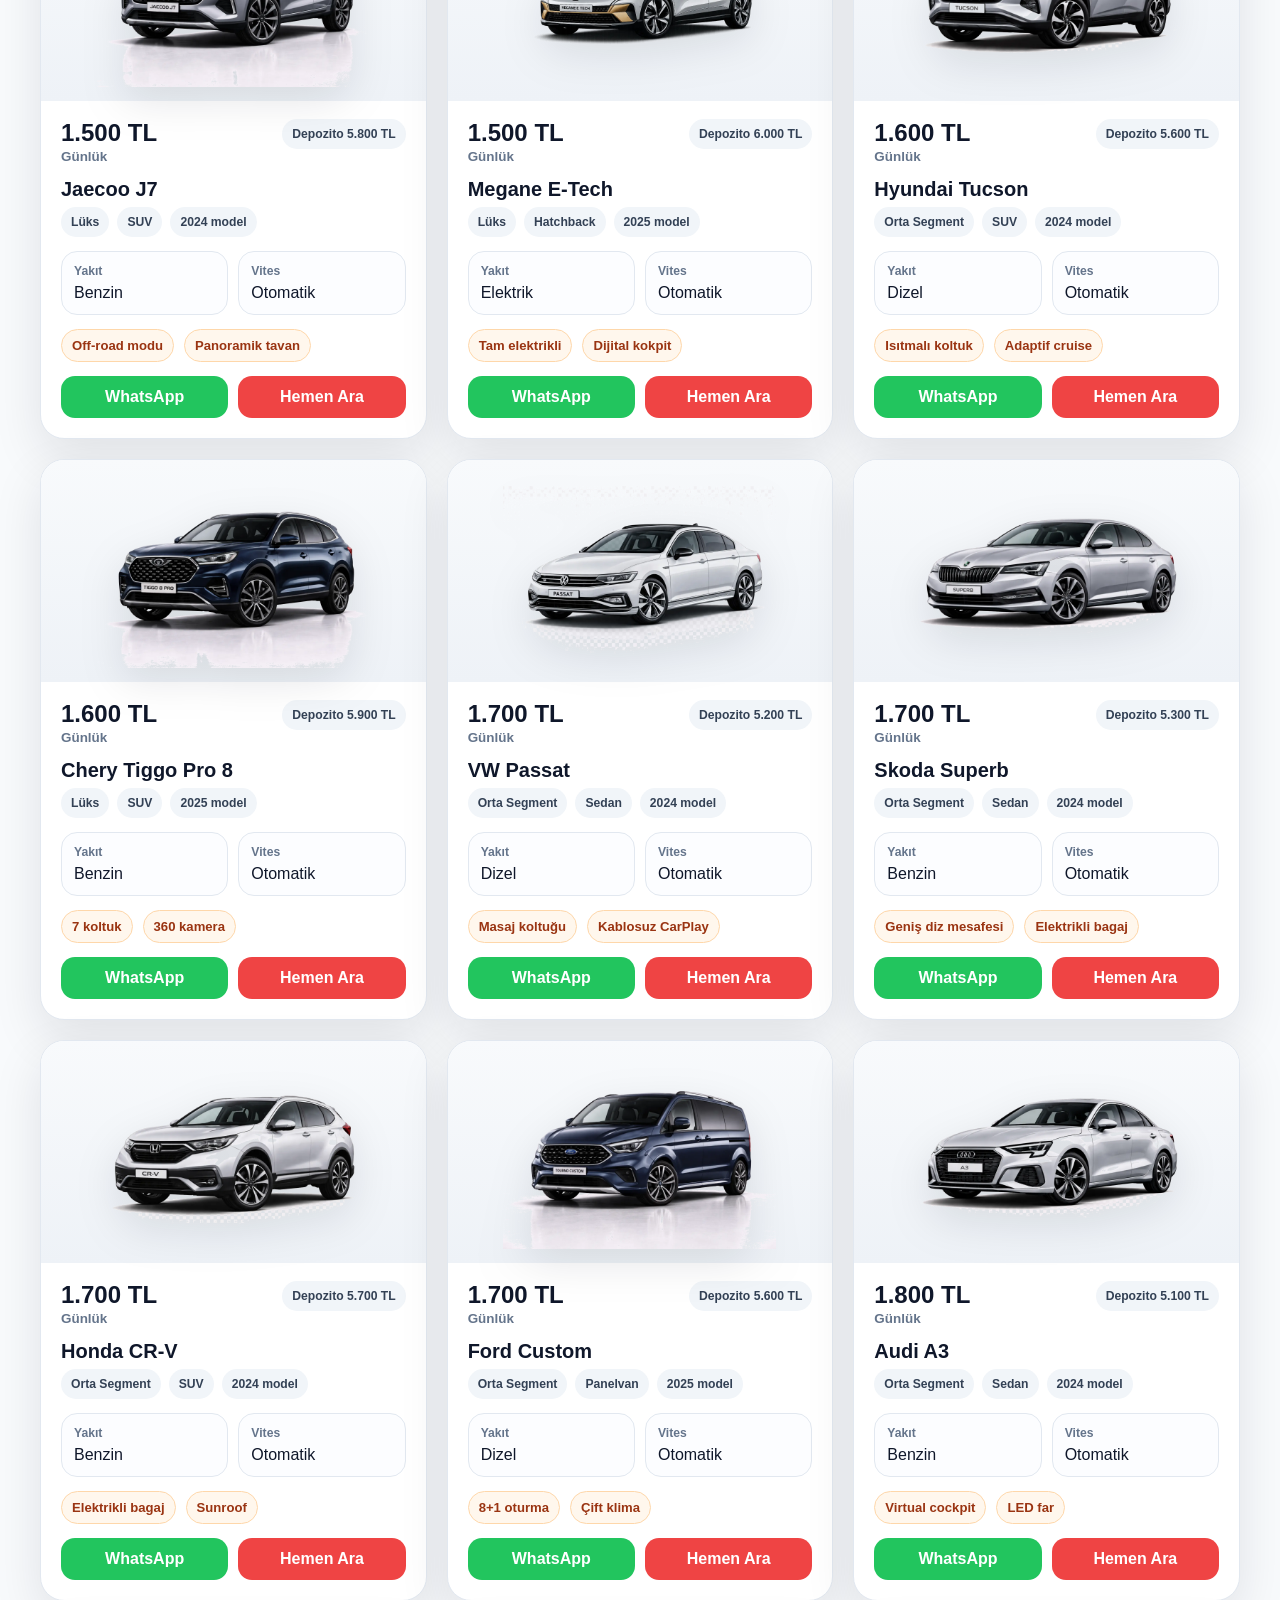
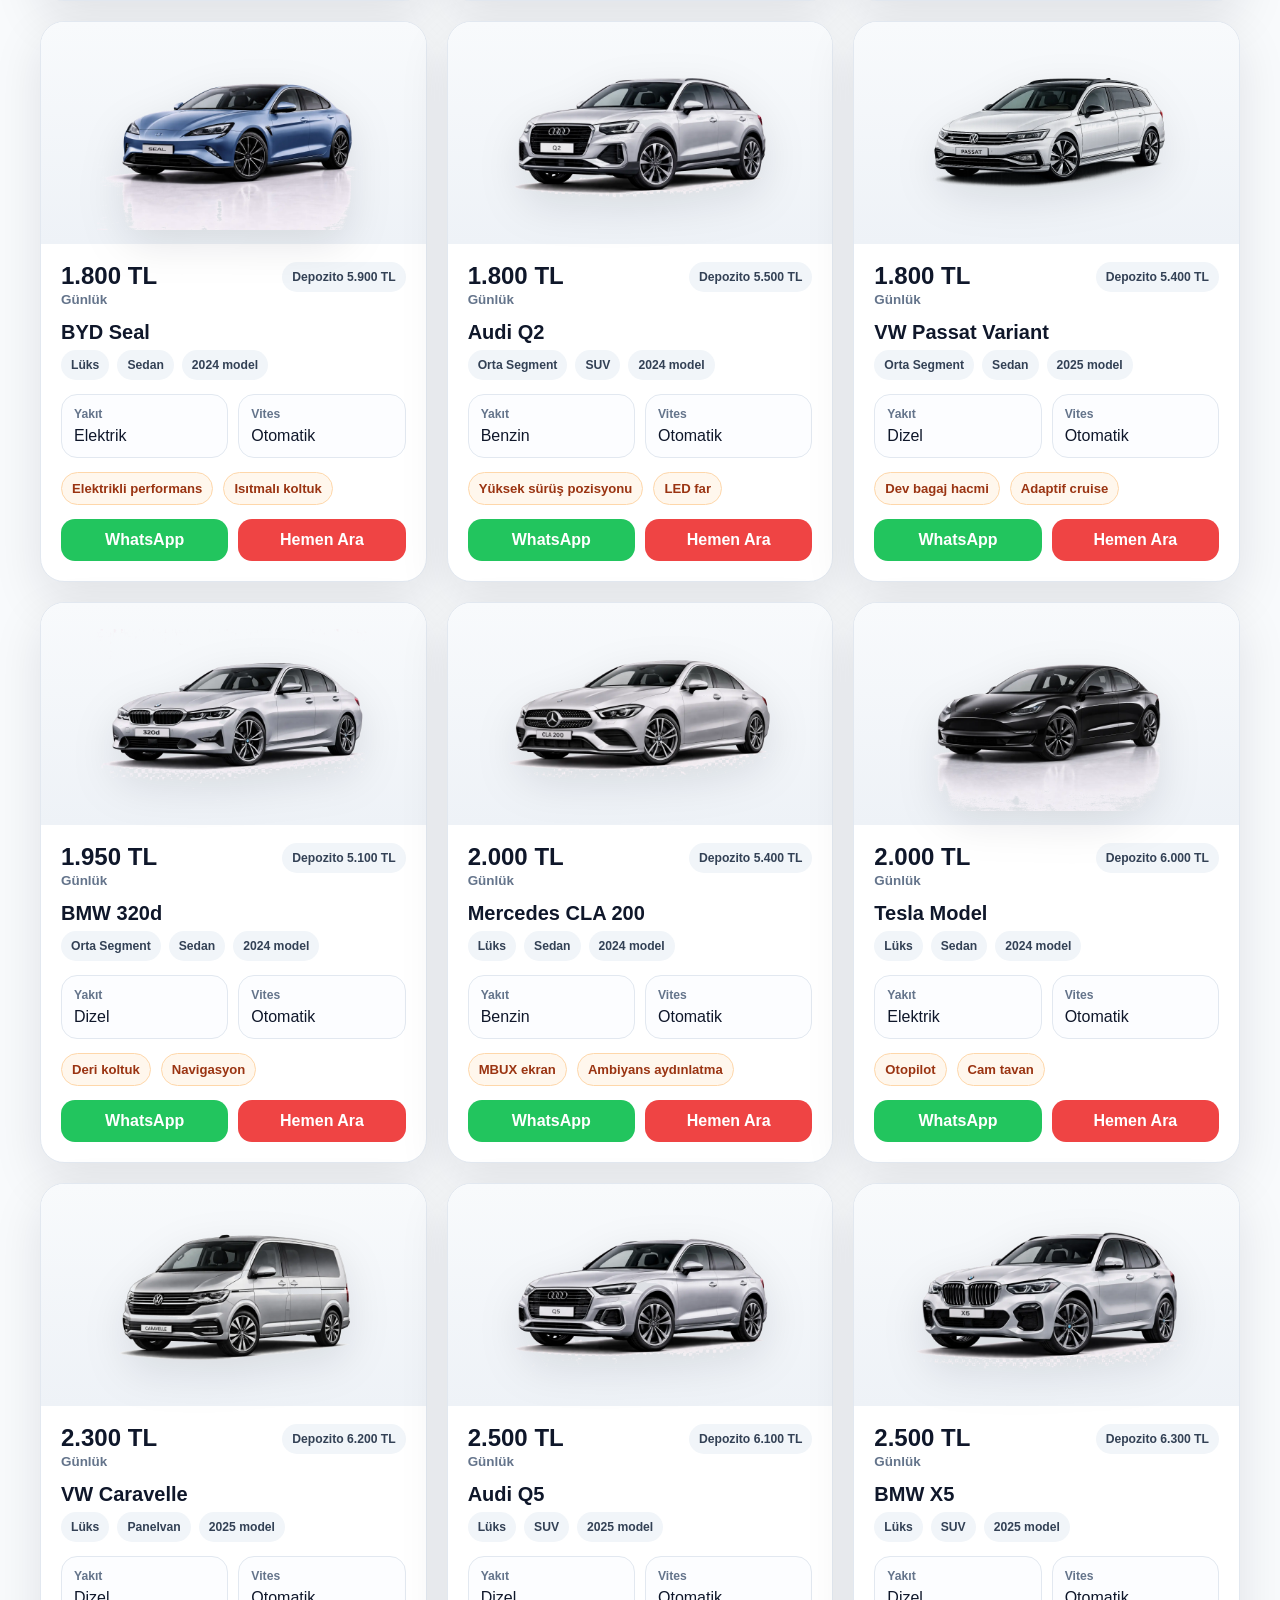
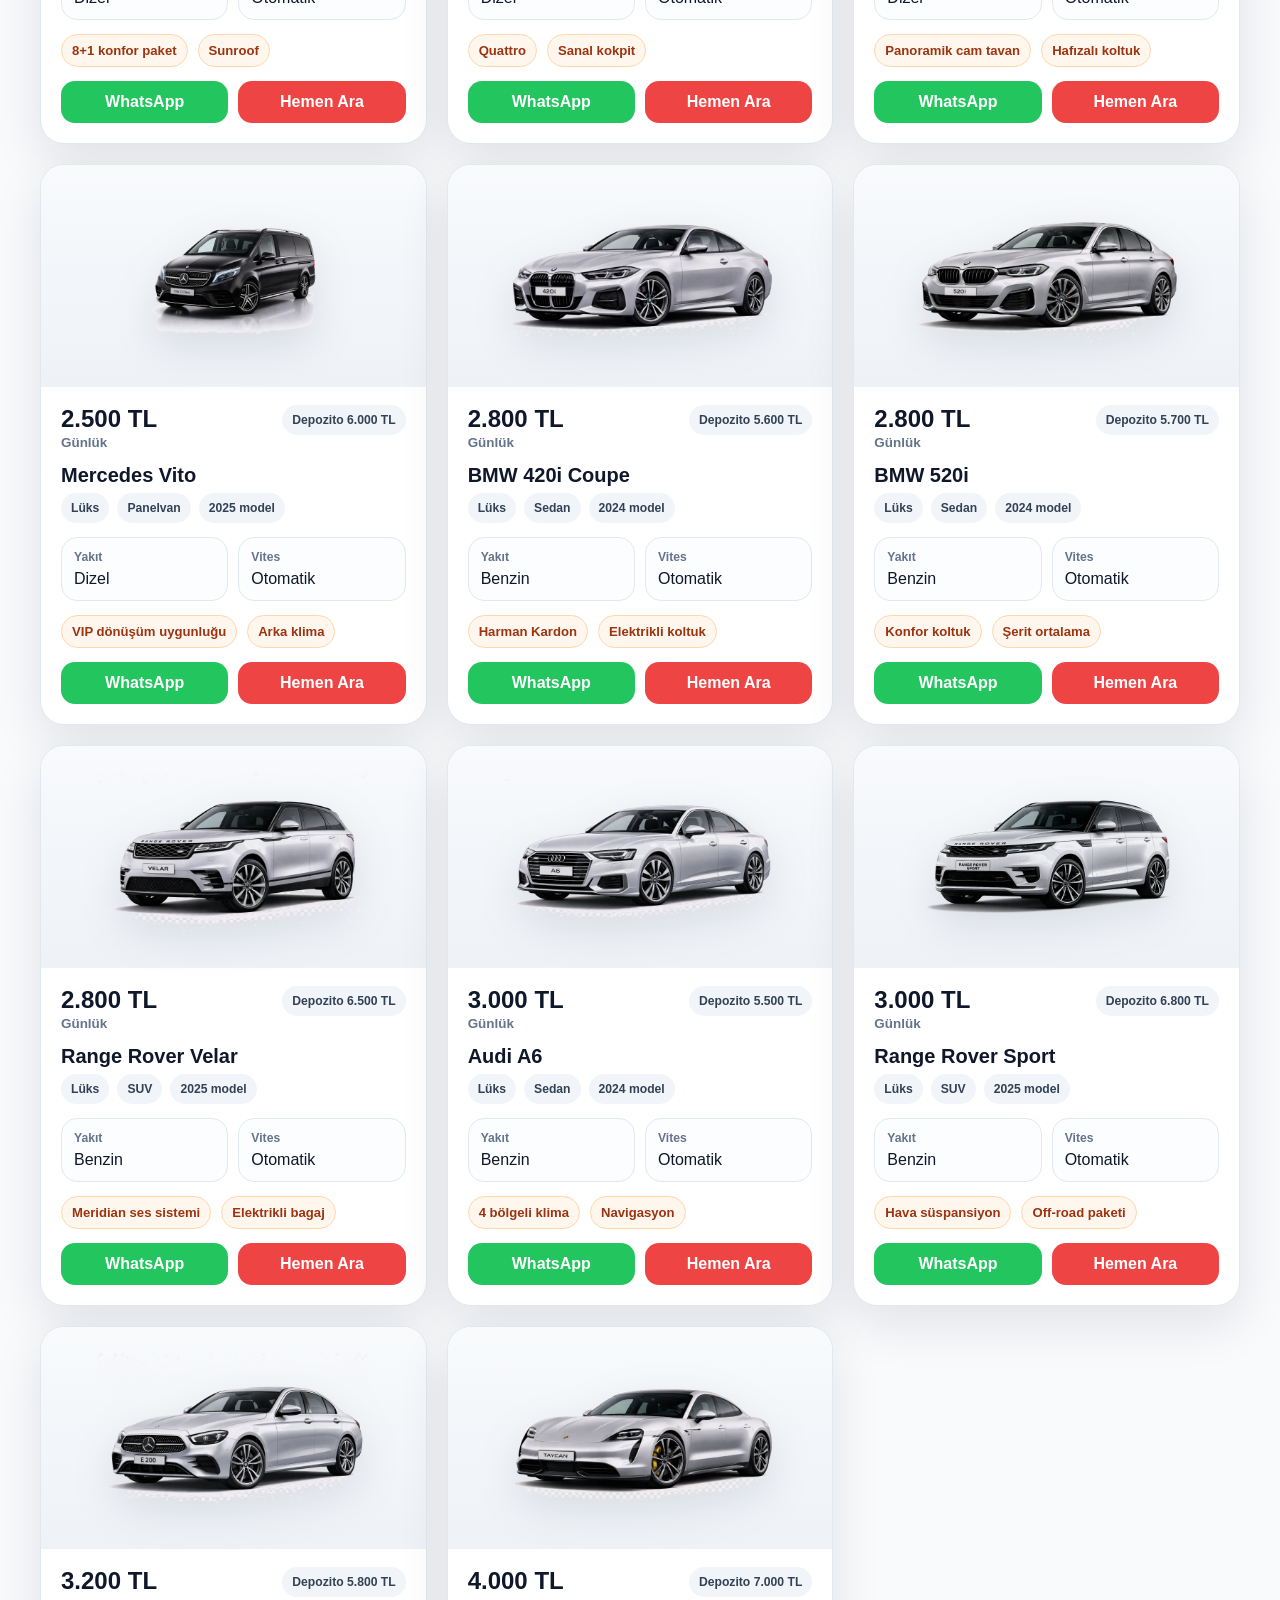
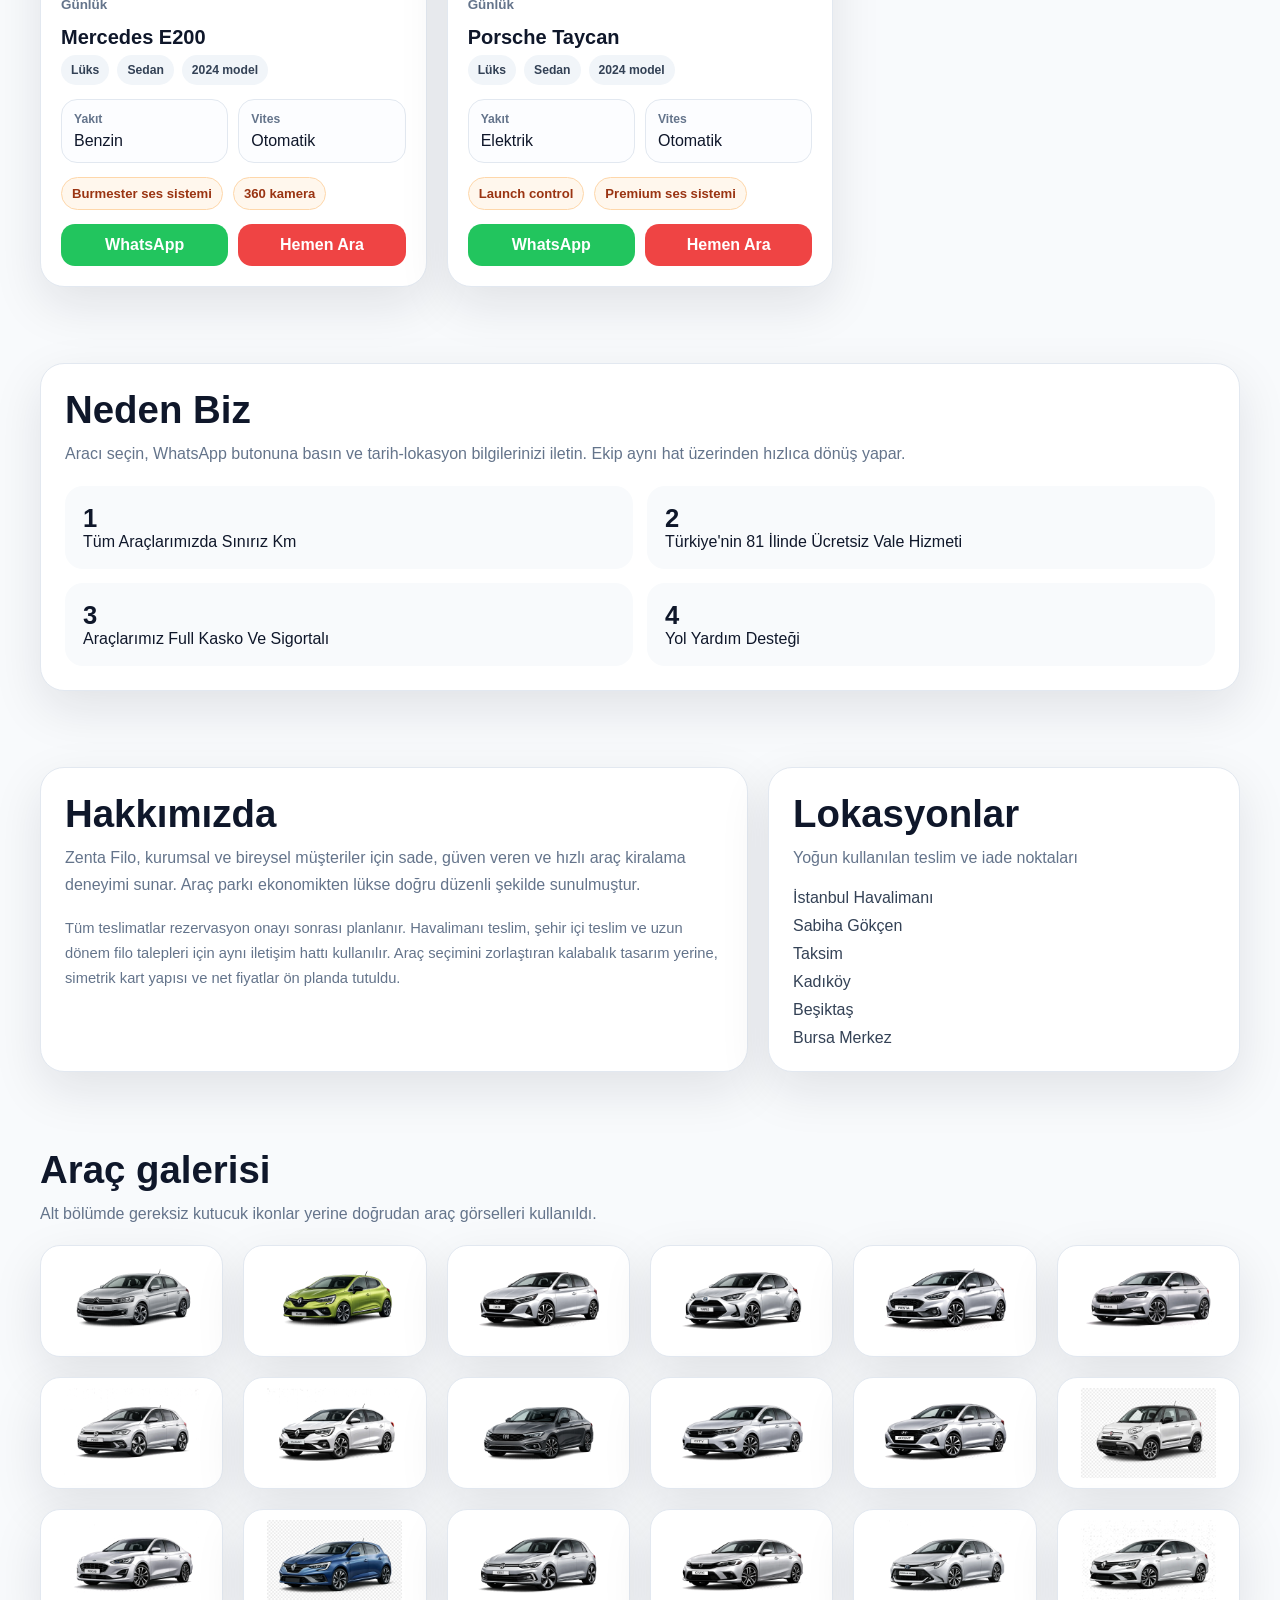
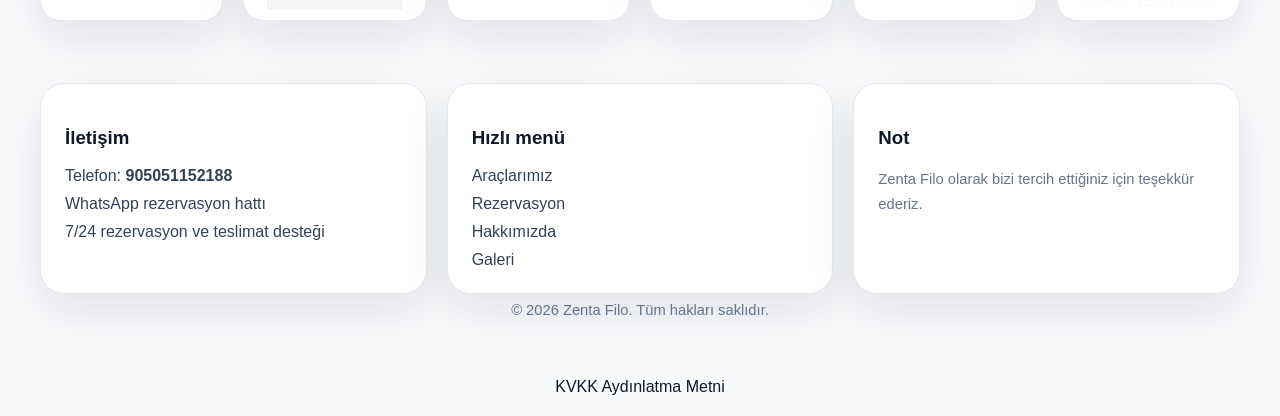
==== commit 04d004fe: "Update index.html Update index.html" ====
--- a/index.html
+++ b/index.html
@@ -215,5 +215,8 @@
   <script src="assets/js/config.js"></script>
   <script src="assets/js/cars.js"></script>
   <script src="assets/js/app.js"></script>
+  <div style="text-align:center; padding:20px;">
+  <a href="kvkk.html">KVKK Aydınlatma Metni</a>
+</div>
 </body>
 </html>
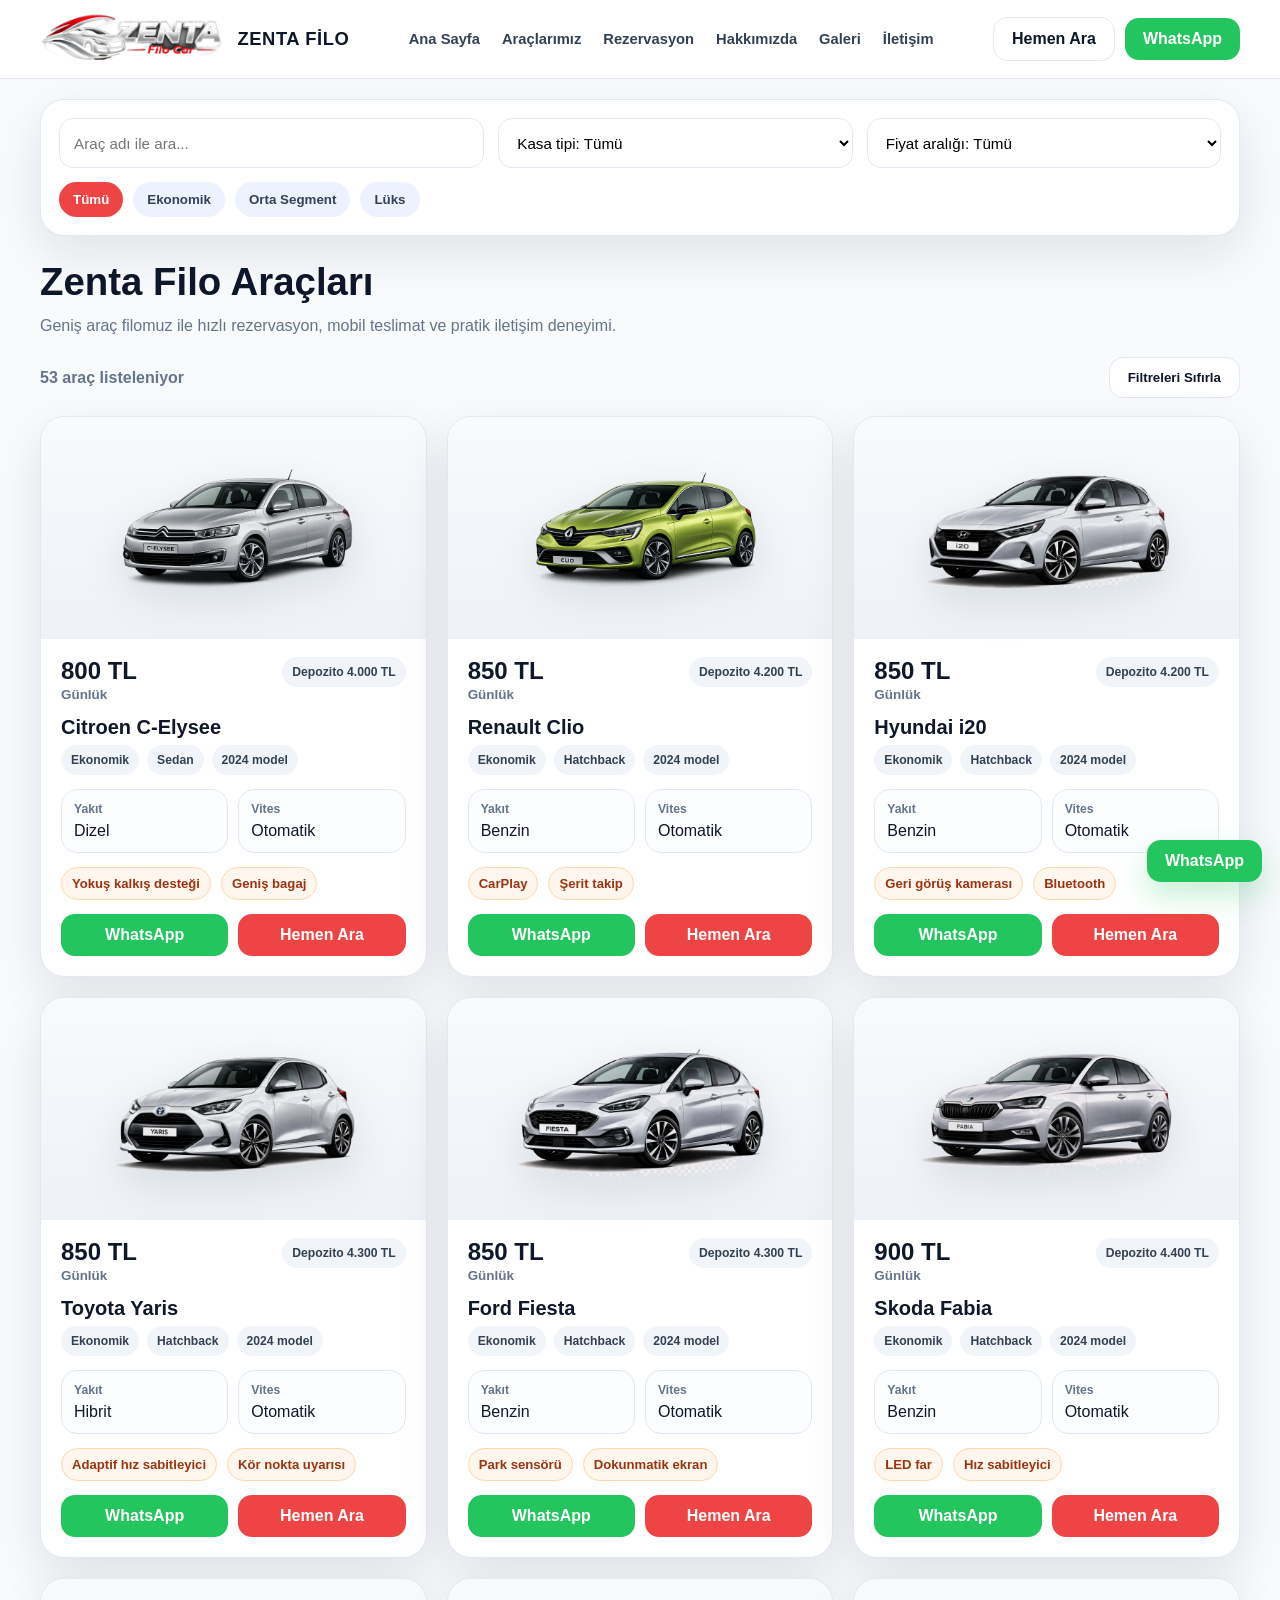
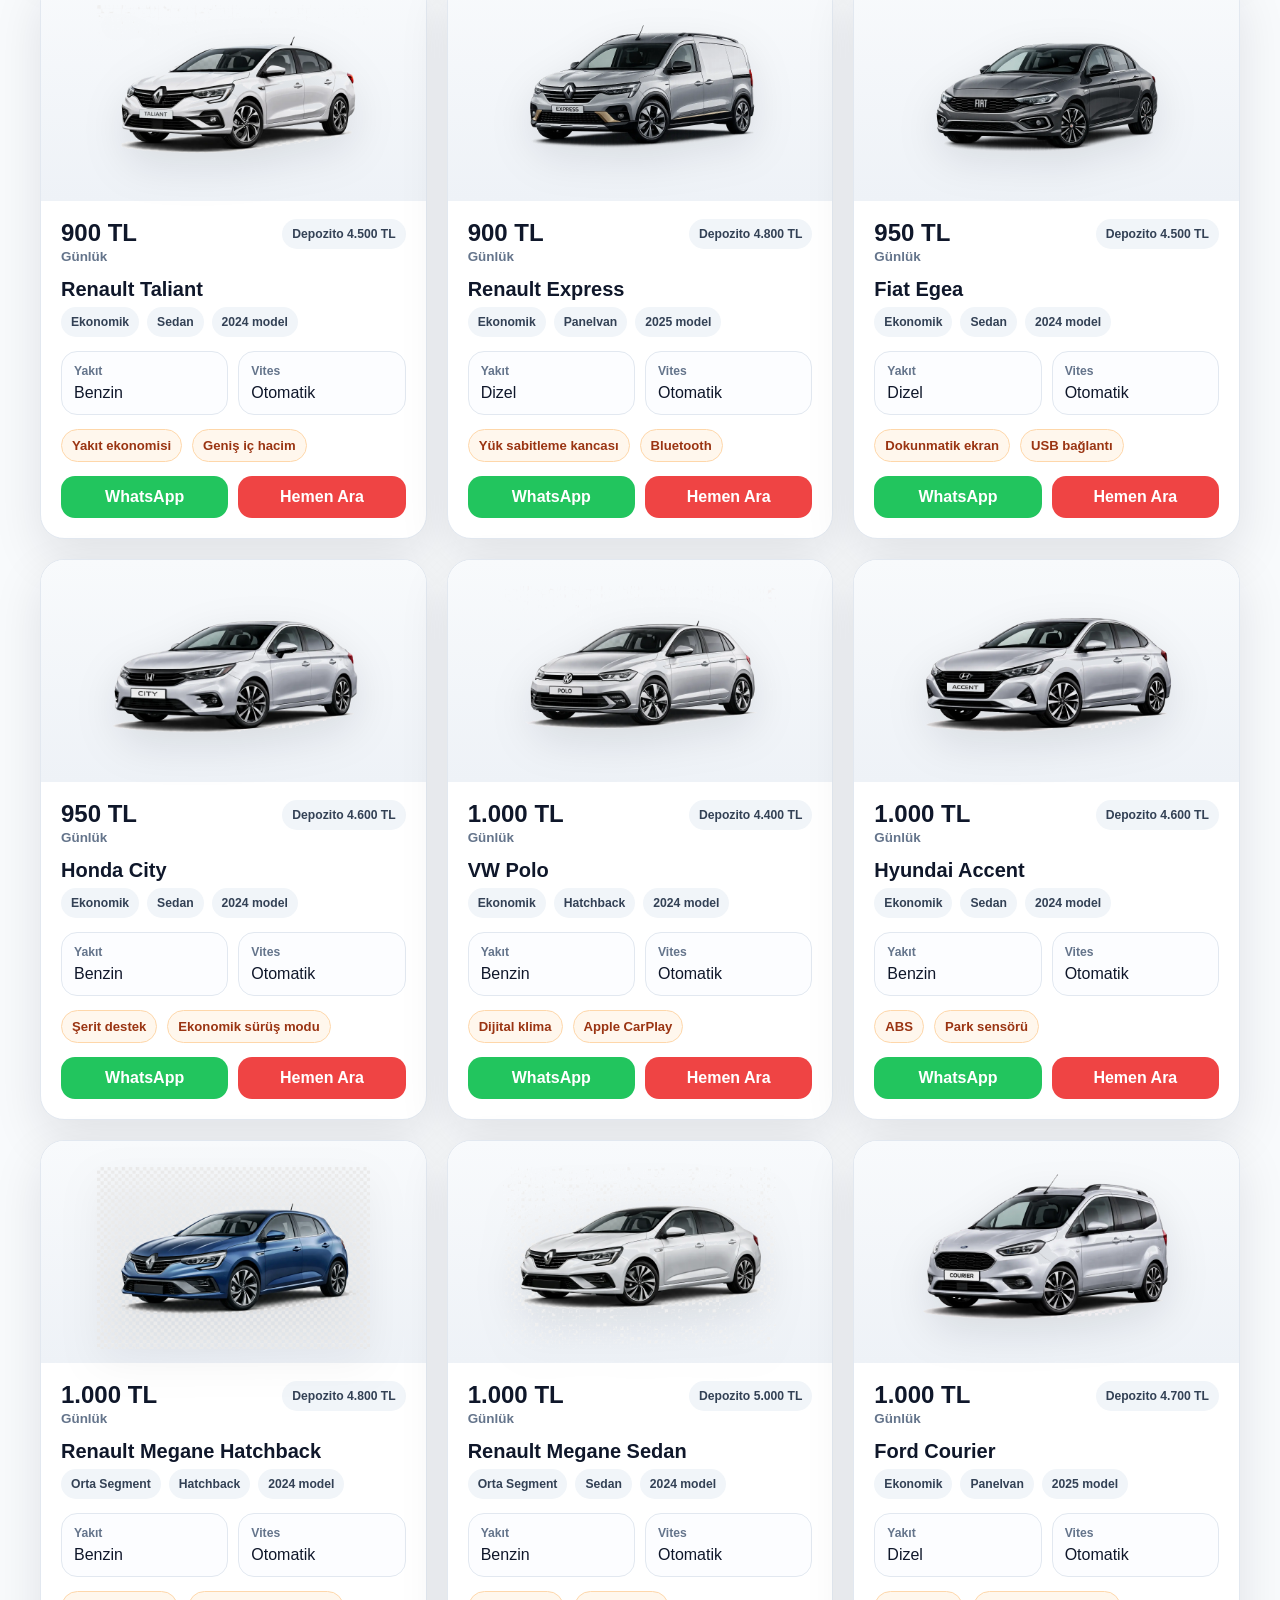
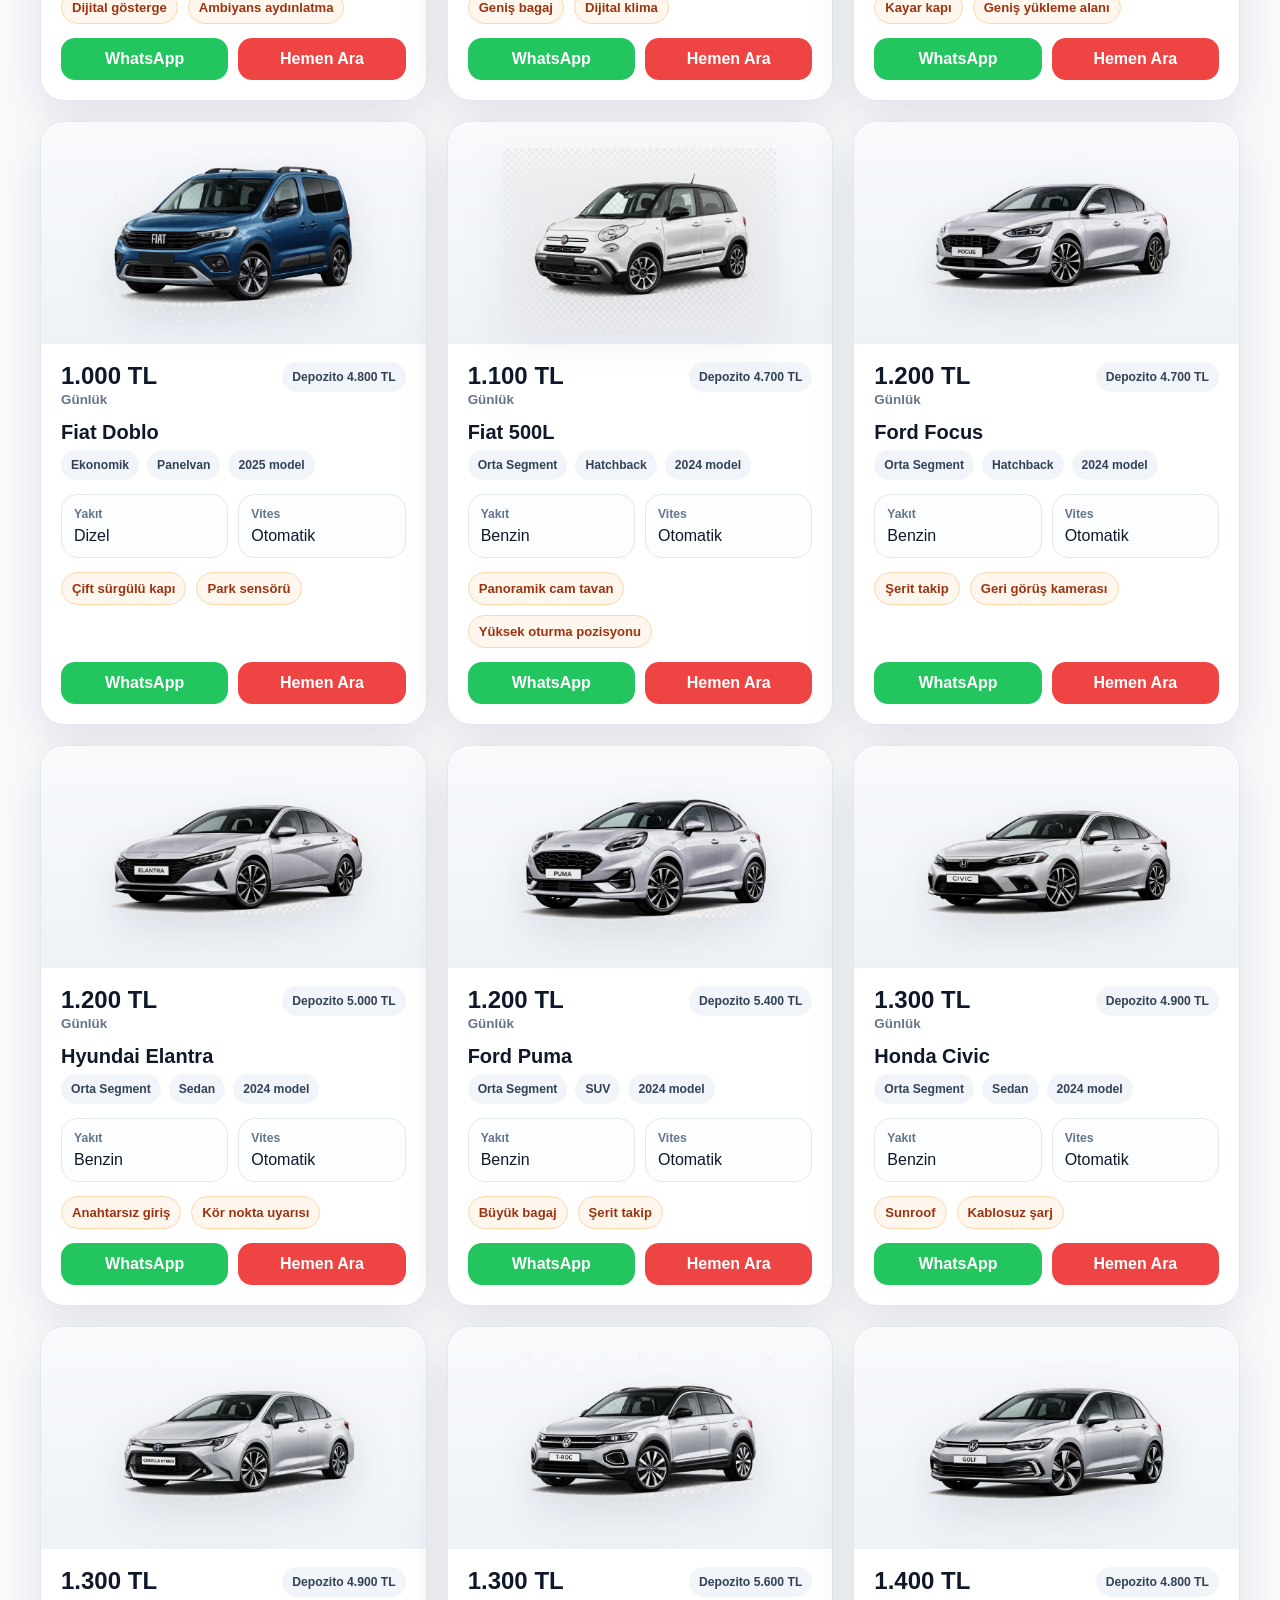
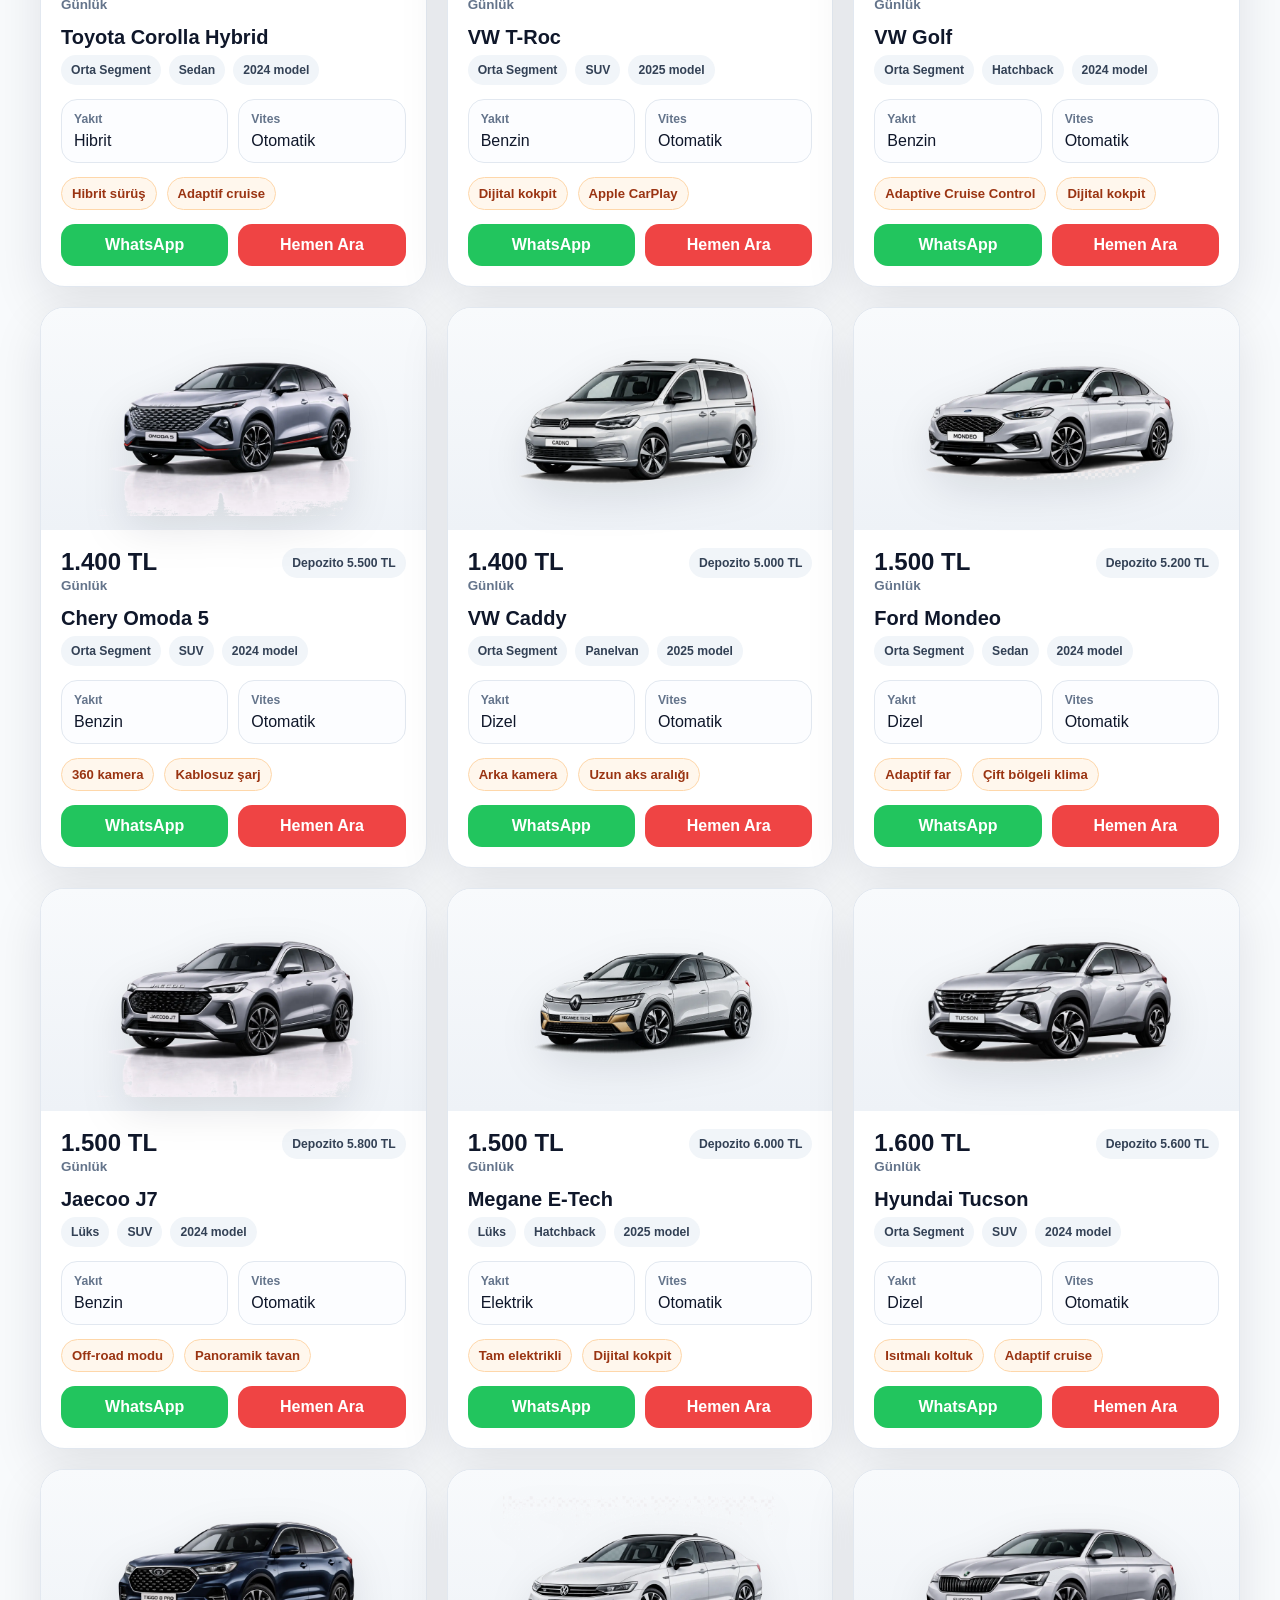
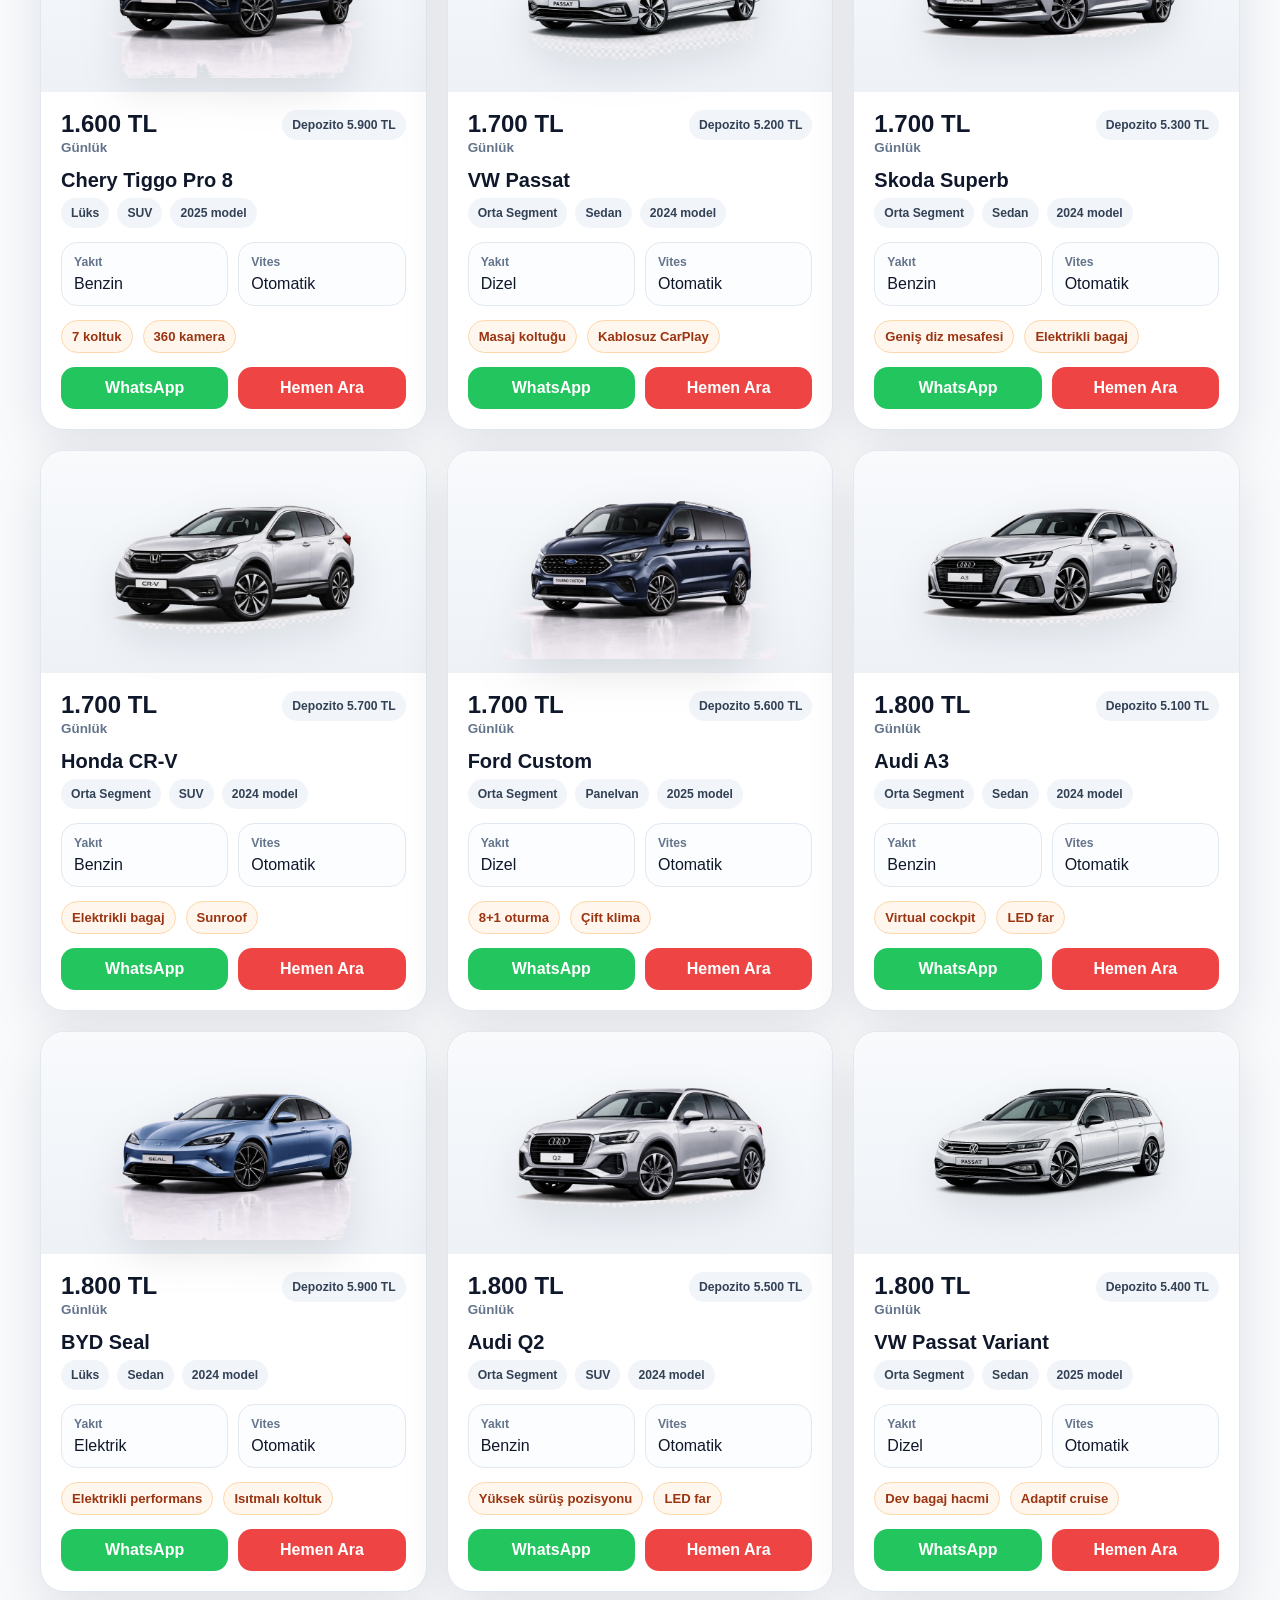
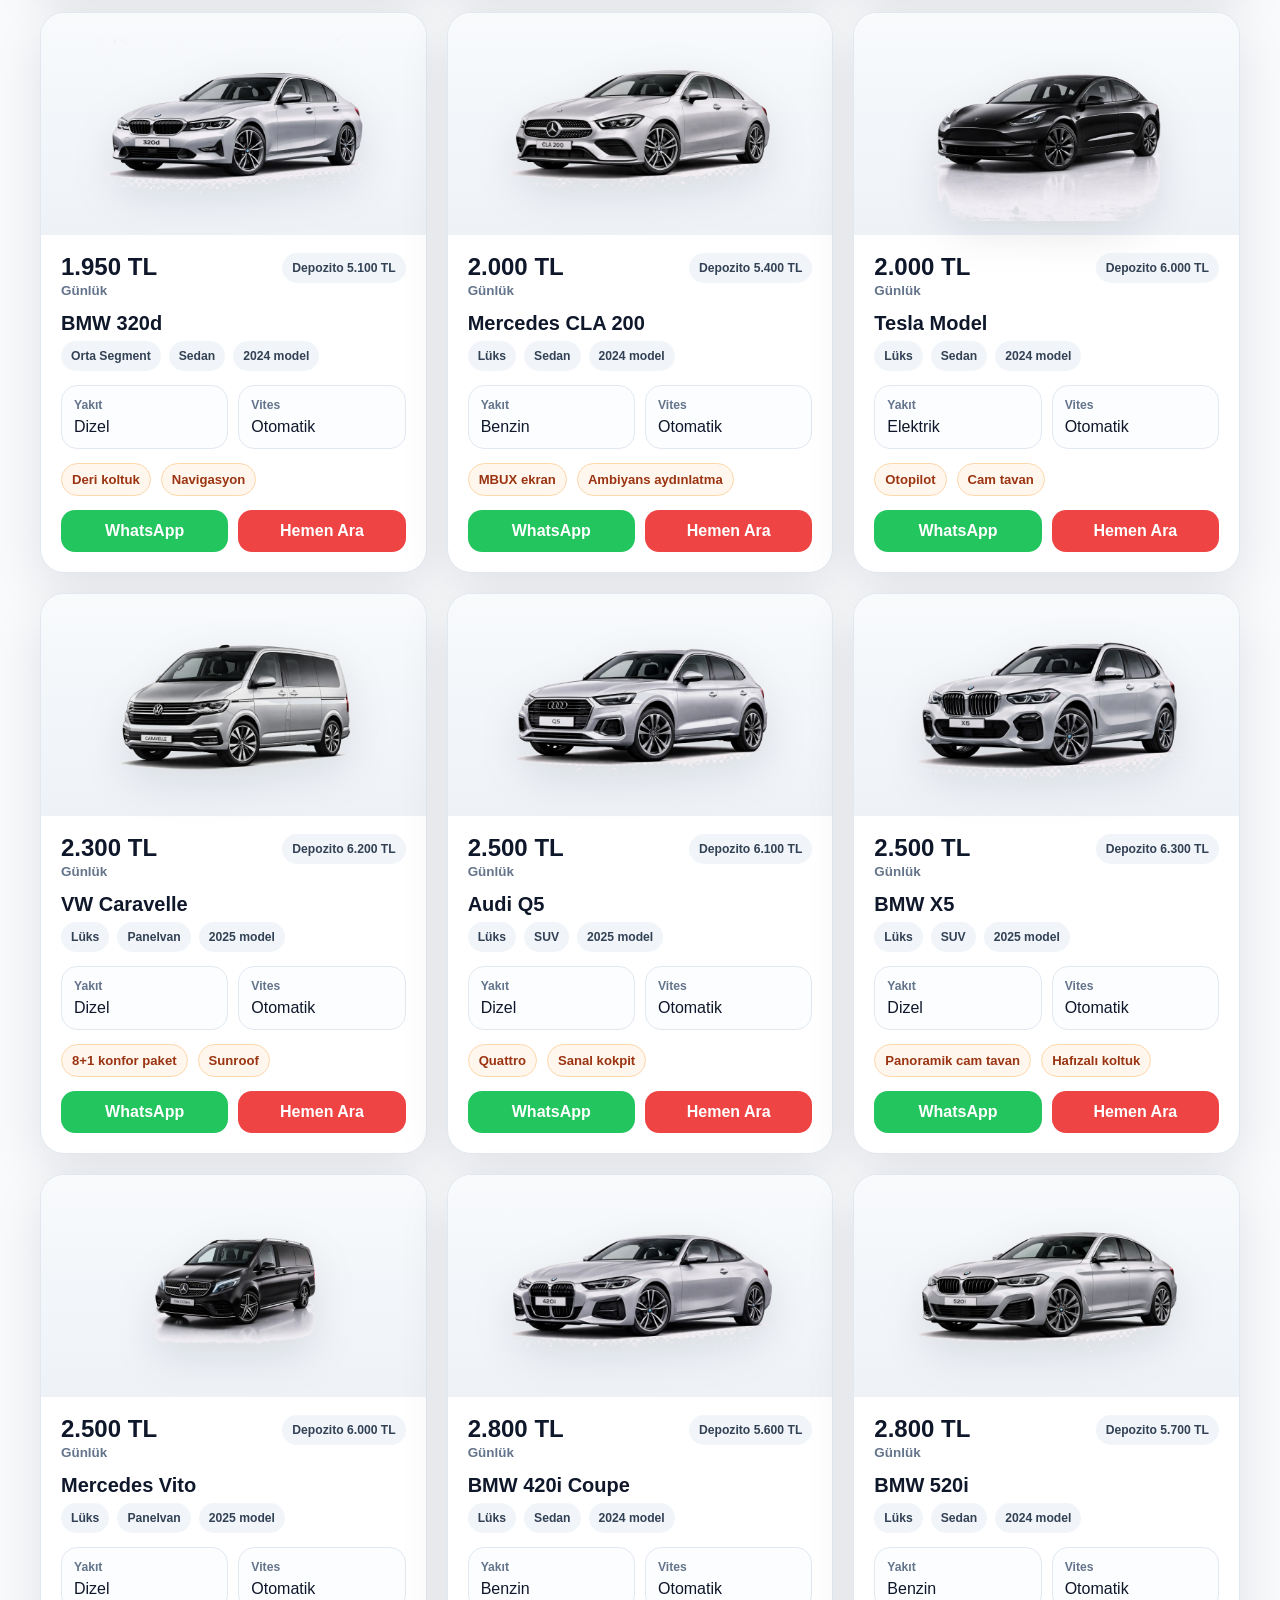
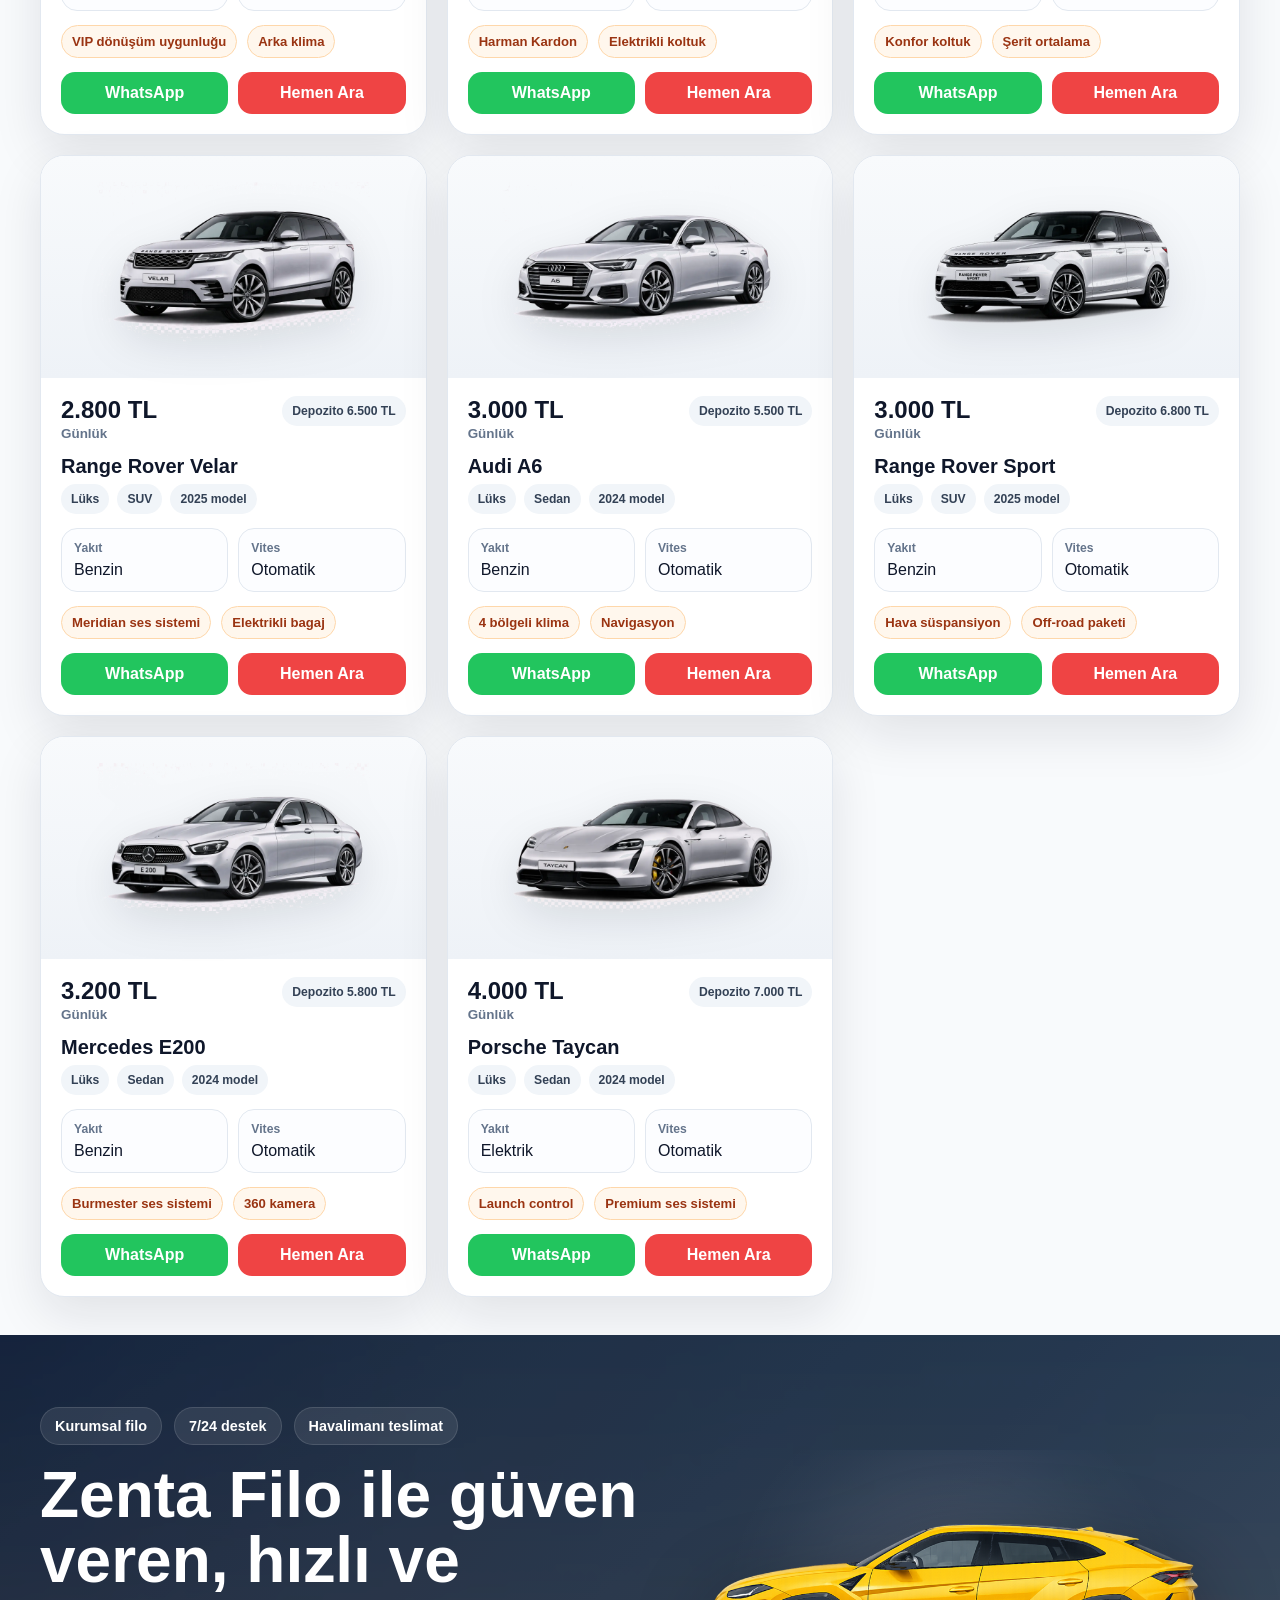
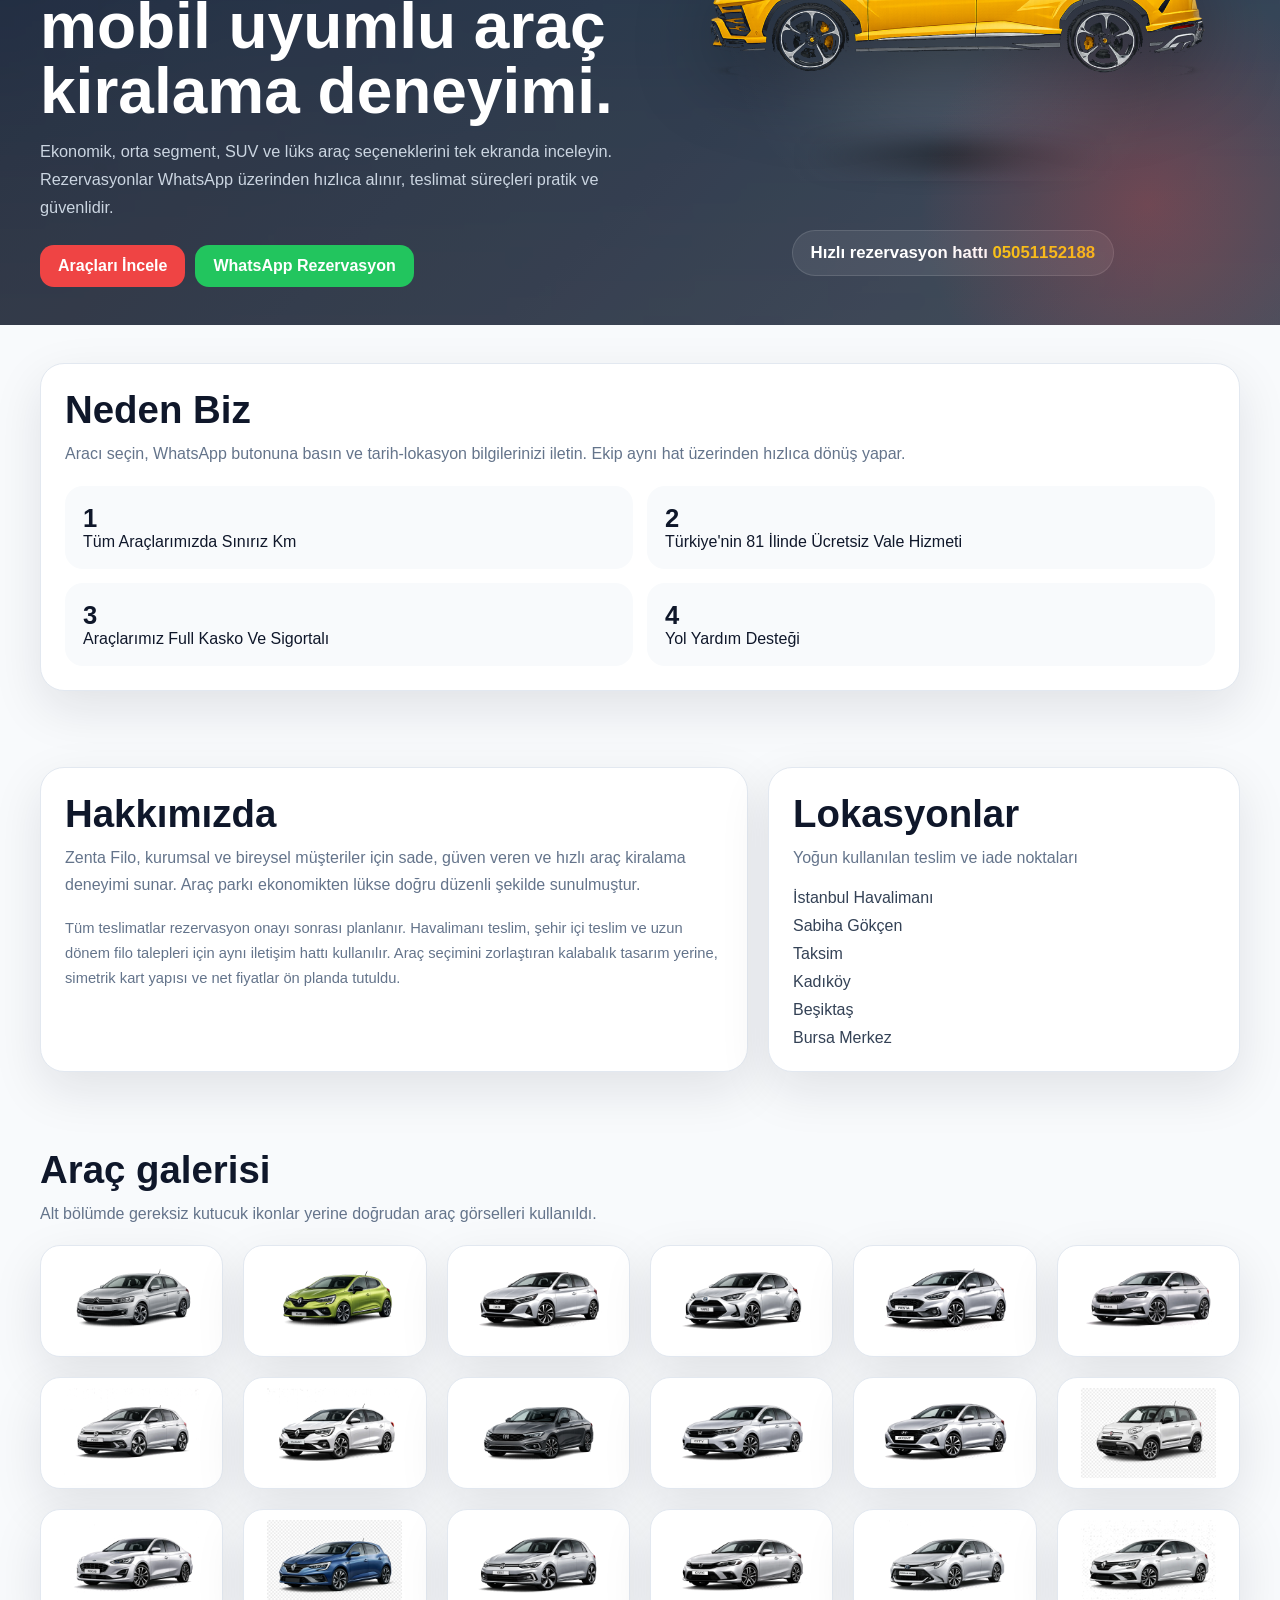
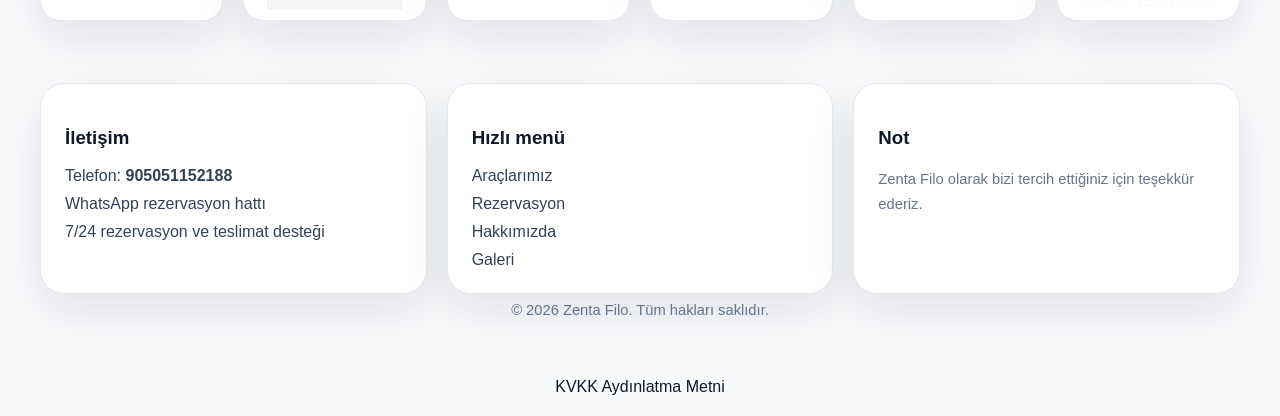
==== commit 47bb400a: "Add files via upload" ====
--- a/index.html
+++ b/index.html
@@ -68,30 +68,6 @@
   </header>
 
   <main>
-    <section class="hero" id="anasayfa">
-      <div class="container hero-inner">
-        <div class="hero-copy">
-          <div class="hero-badges">
-            <span class="badge">Kurumsal filo</span>
-            <span class="badge">7/24 destek</span>
-            <span class="badge">Havalimanı teslimat</span>
-          </div>
-          <h1>Zenta Filo ile güven veren, hızlı ve mobil uyumlu araç kiralama deneyimi.</h1>
-          <p>Ekonomik, orta segment, SUV ve lüks araç seçeneklerini tek ekranda inceleyin. Rezervasyonlar WhatsApp üzerinden hızlıca alınır, teslimat süreçleri pratik ve güvenlidir.</p>
-          <div class="nav-actions">
-            <a class="btn btn-primary" href="#araclar">Araçları İncele</a>
-            <a class="btn btn-green" data-wa-link href="#" target="_blank" rel="noopener">WhatsApp Rezervasyon</a>
-          </div>
-        </div>
-        <div class="hero-visual">
-          <div class="hero-stage">
-            <img class="hero-car" src="assets/img/hero/zenta-hero-car.png" alt="Zenta Filo hero araç görseli">
-          </div>
-          <div class="hero-offer">Hızlı rezervasyon hattı <span>05540251316</span></div>
-        </div>
-      </div>
-    </section>
-
     <section class="section" id="araclar">
       <div class="container">
         <div class="filters">
@@ -134,6 +110,30 @@
       </div>
     </section>
 
+    <section class="hero" id="anasayfa">
+      <div class="container hero-inner">
+        <div class="hero-copy">
+          <div class="hero-badges">
+            <span class="badge">Kurumsal filo</span>
+            <span class="badge">7/24 destek</span>
+            <span class="badge">Havalimanı teslimat</span>
+          </div>
+          <h1>Zenta Filo ile güven veren, hızlı ve mobil uyumlu araç kiralama deneyimi.</h1>
+          <p>Ekonomik, orta segment, SUV ve lüks araç seçeneklerini tek ekranda inceleyin. Rezervasyonlar WhatsApp üzerinden hızlıca alınır, teslimat süreçleri pratik ve güvenlidir.</p>
+          <div class="nav-actions">
+            <a class="btn btn-primary" href="#araclar">Araçları İncele</a>
+            <a class="btn btn-green" data-wa-link href="#" target="_blank" rel="noopener">WhatsApp Rezervasyon</a>
+          </div>
+        </div>
+        <div class="hero-visual">
+          <div class="hero-stage">
+            <img class="hero-car" src="assets/img/hero/zenta-hero-car.png" alt="Zenta Filo hero araç görseli">
+          </div>
+          <div class="hero-offer">Hızlı rezervasyon hattı <span>05051152188</span></div>
+        </div>
+      </div>
+    </section>
+
     <section class="section" id="rezervasyon">
       <div class="container reserve-grid">
         <div class="reserve-box">
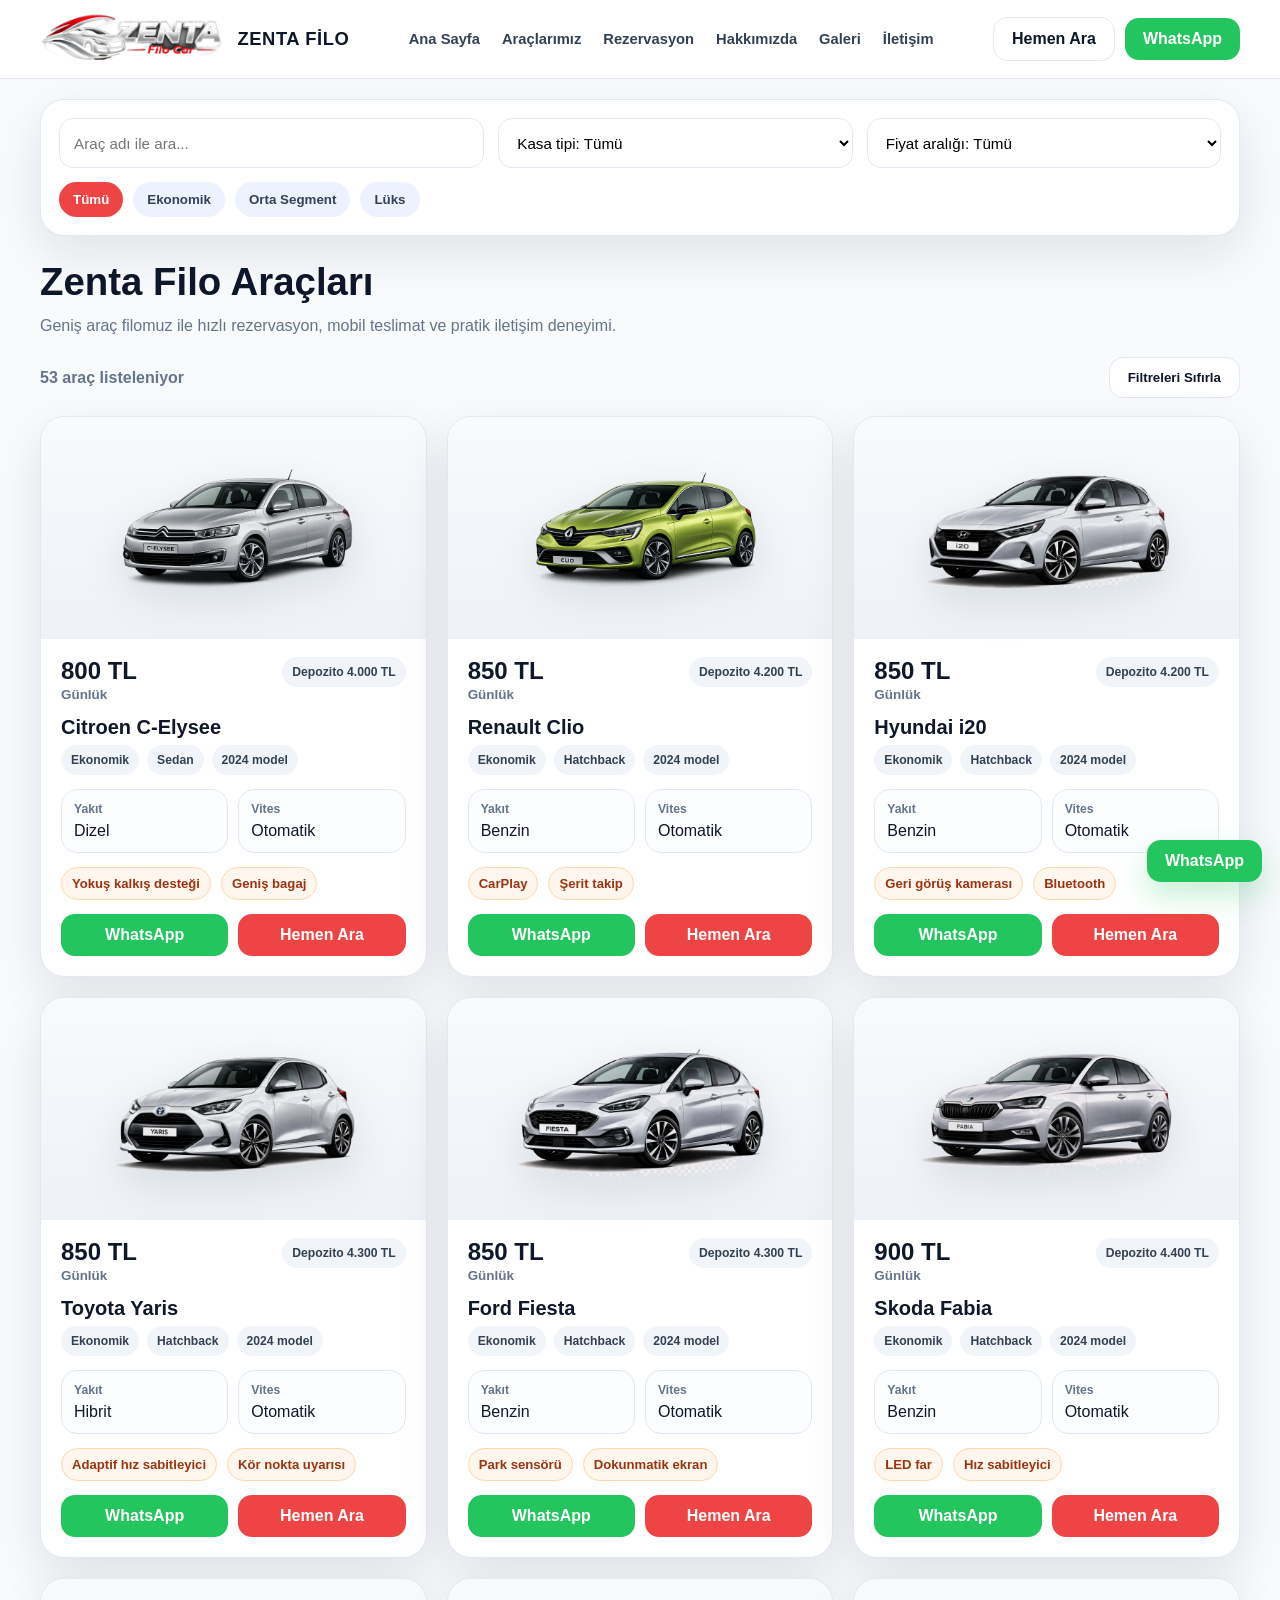
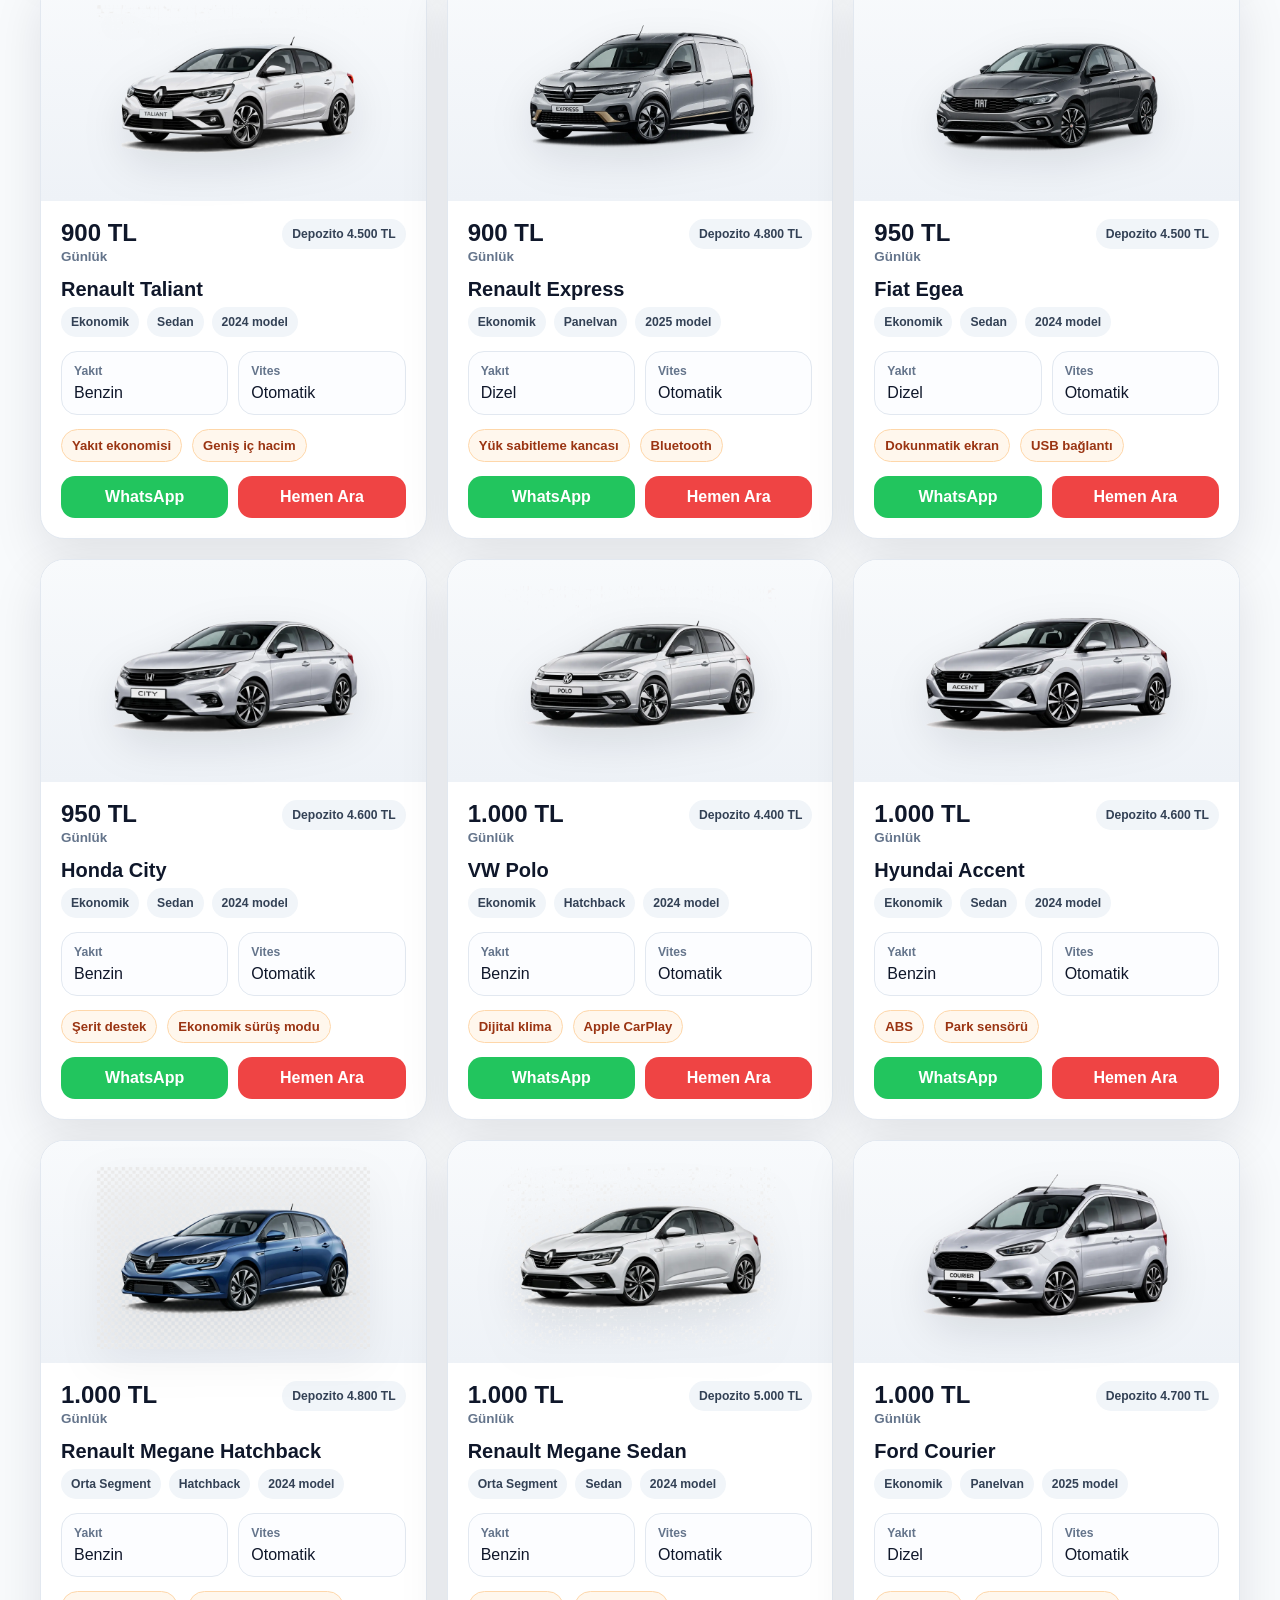
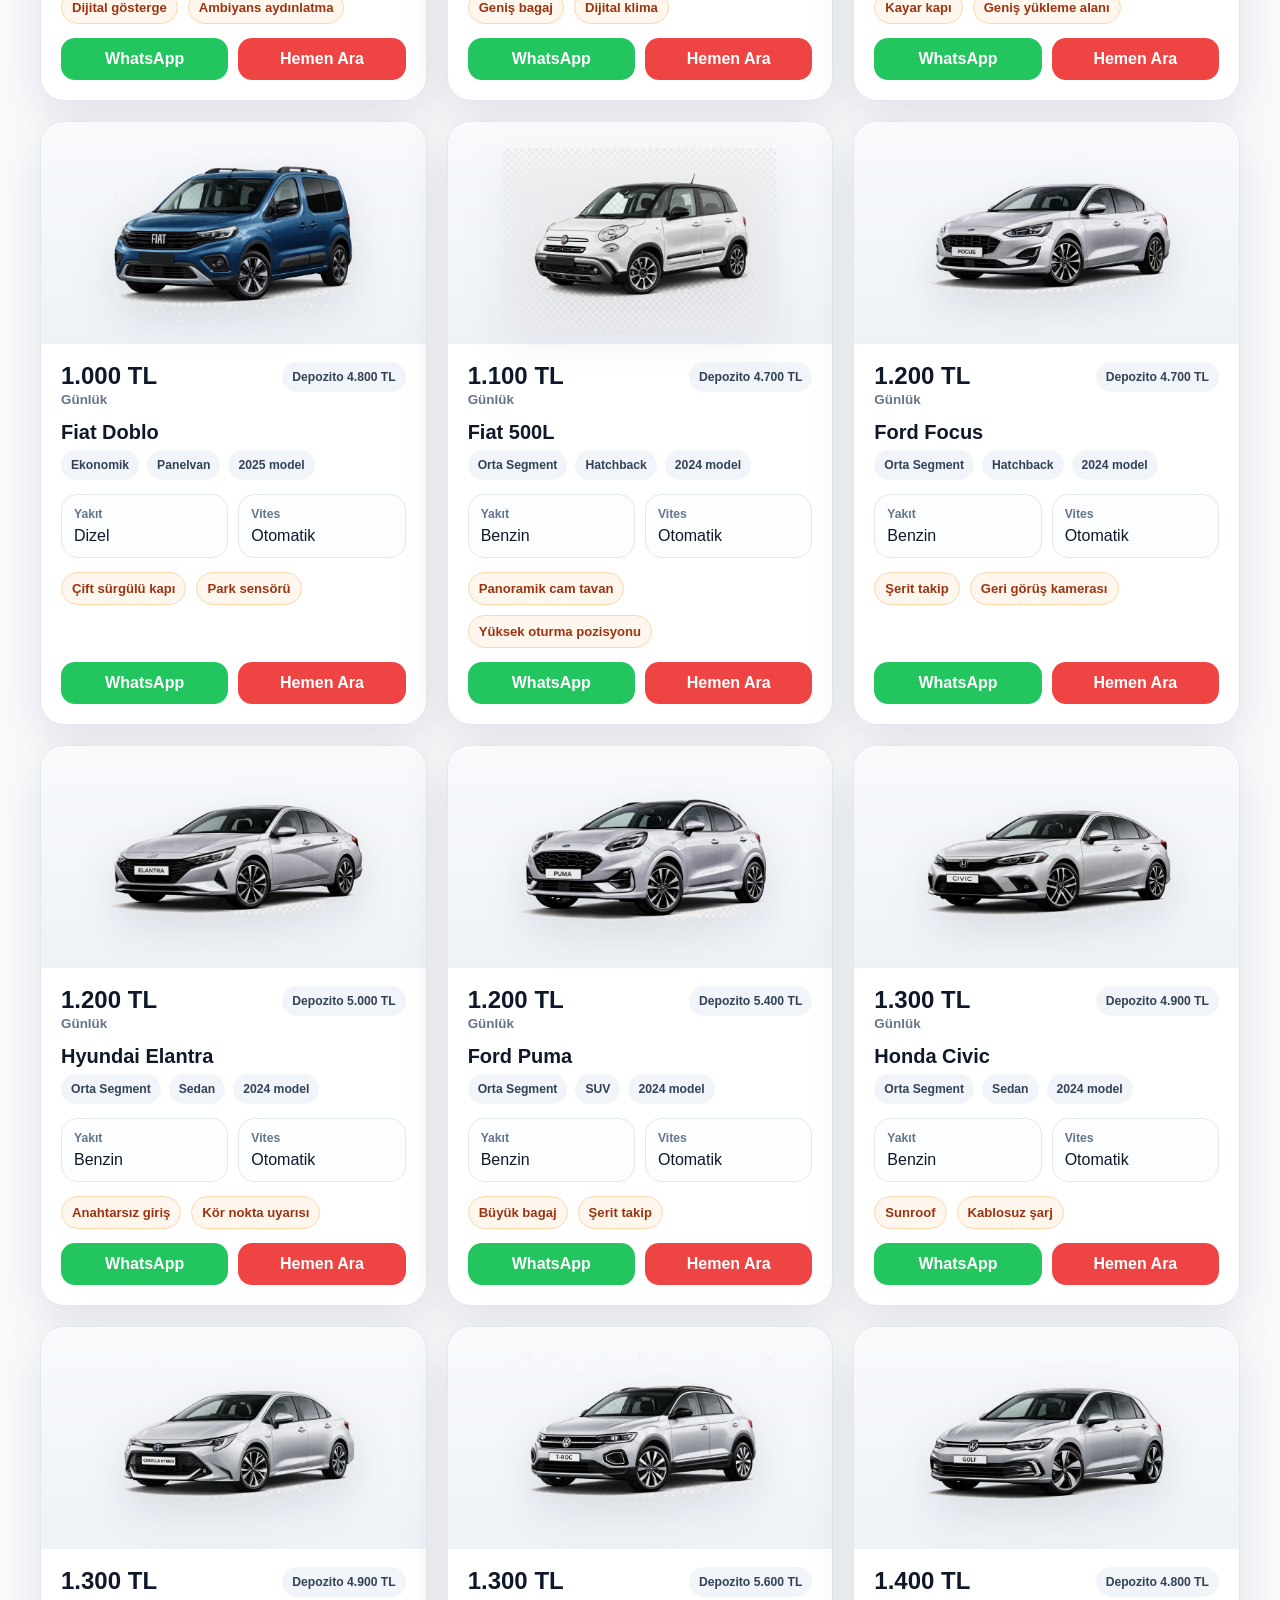
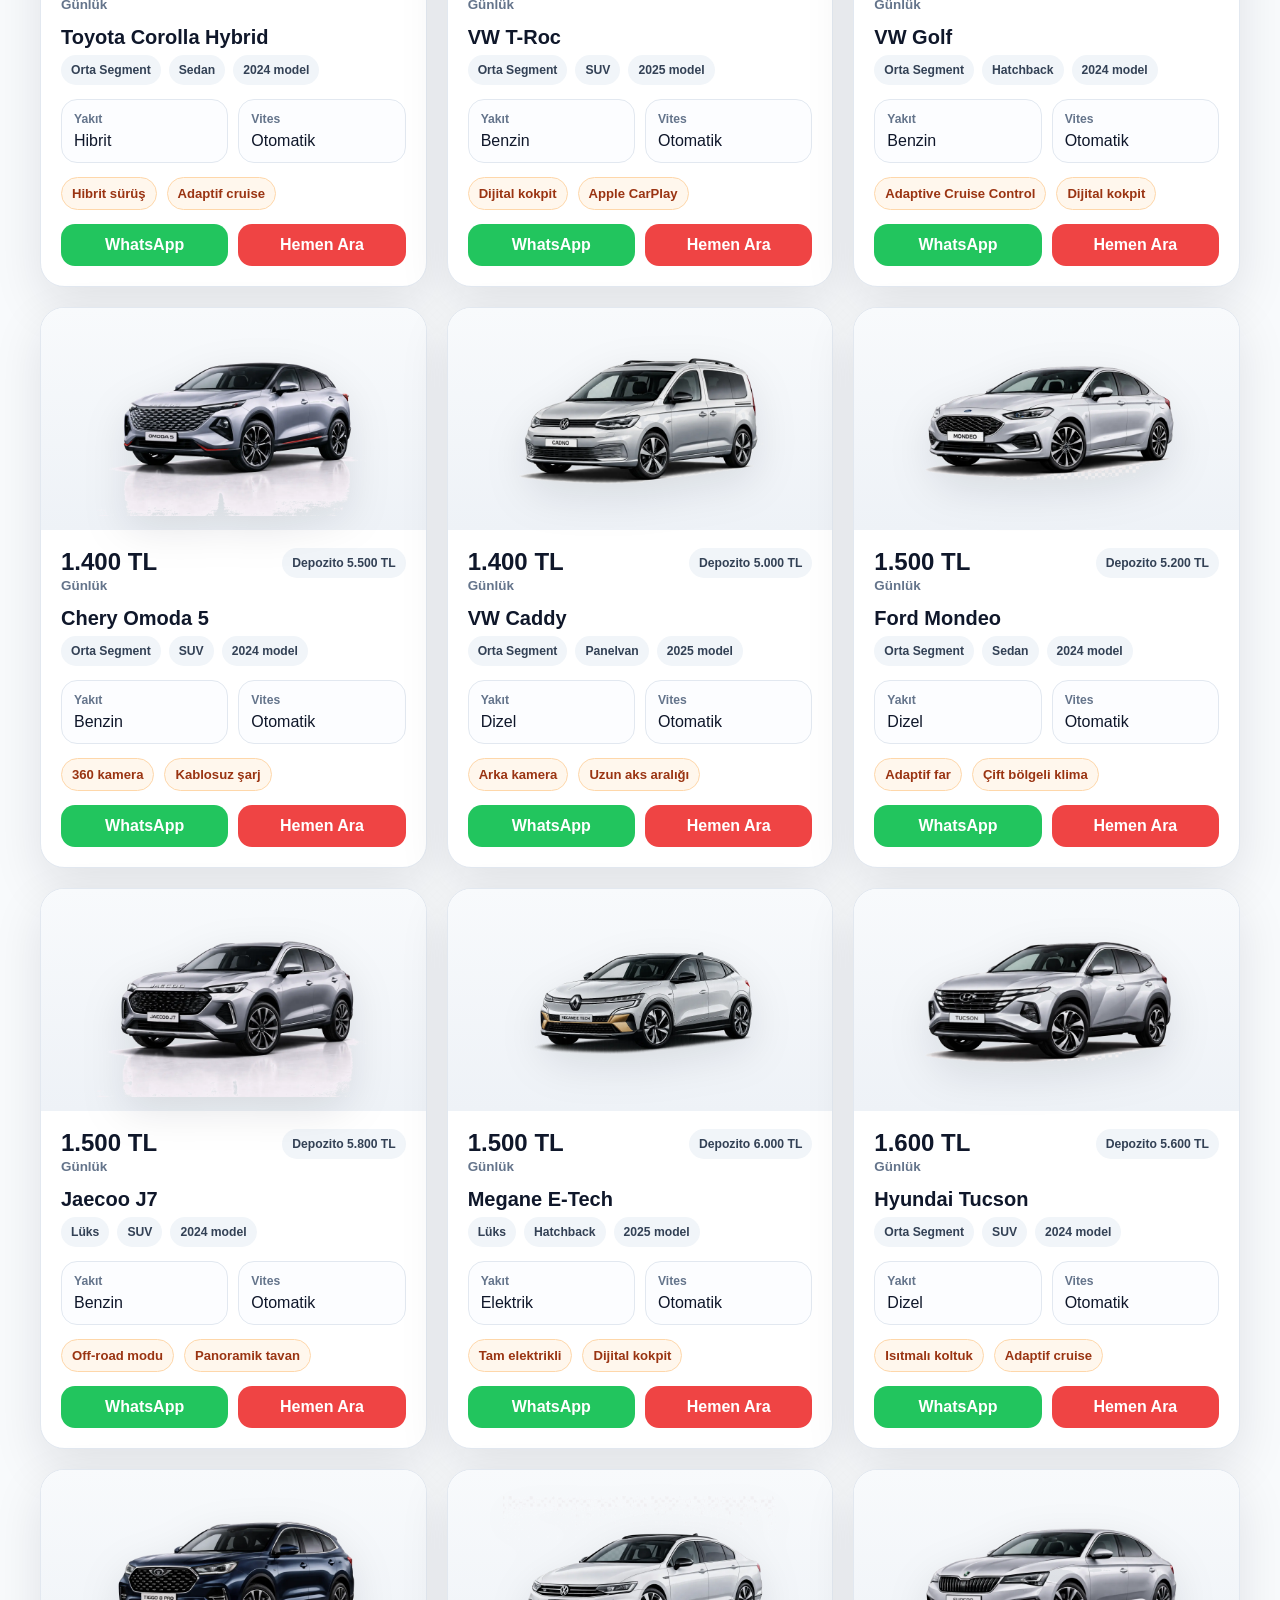
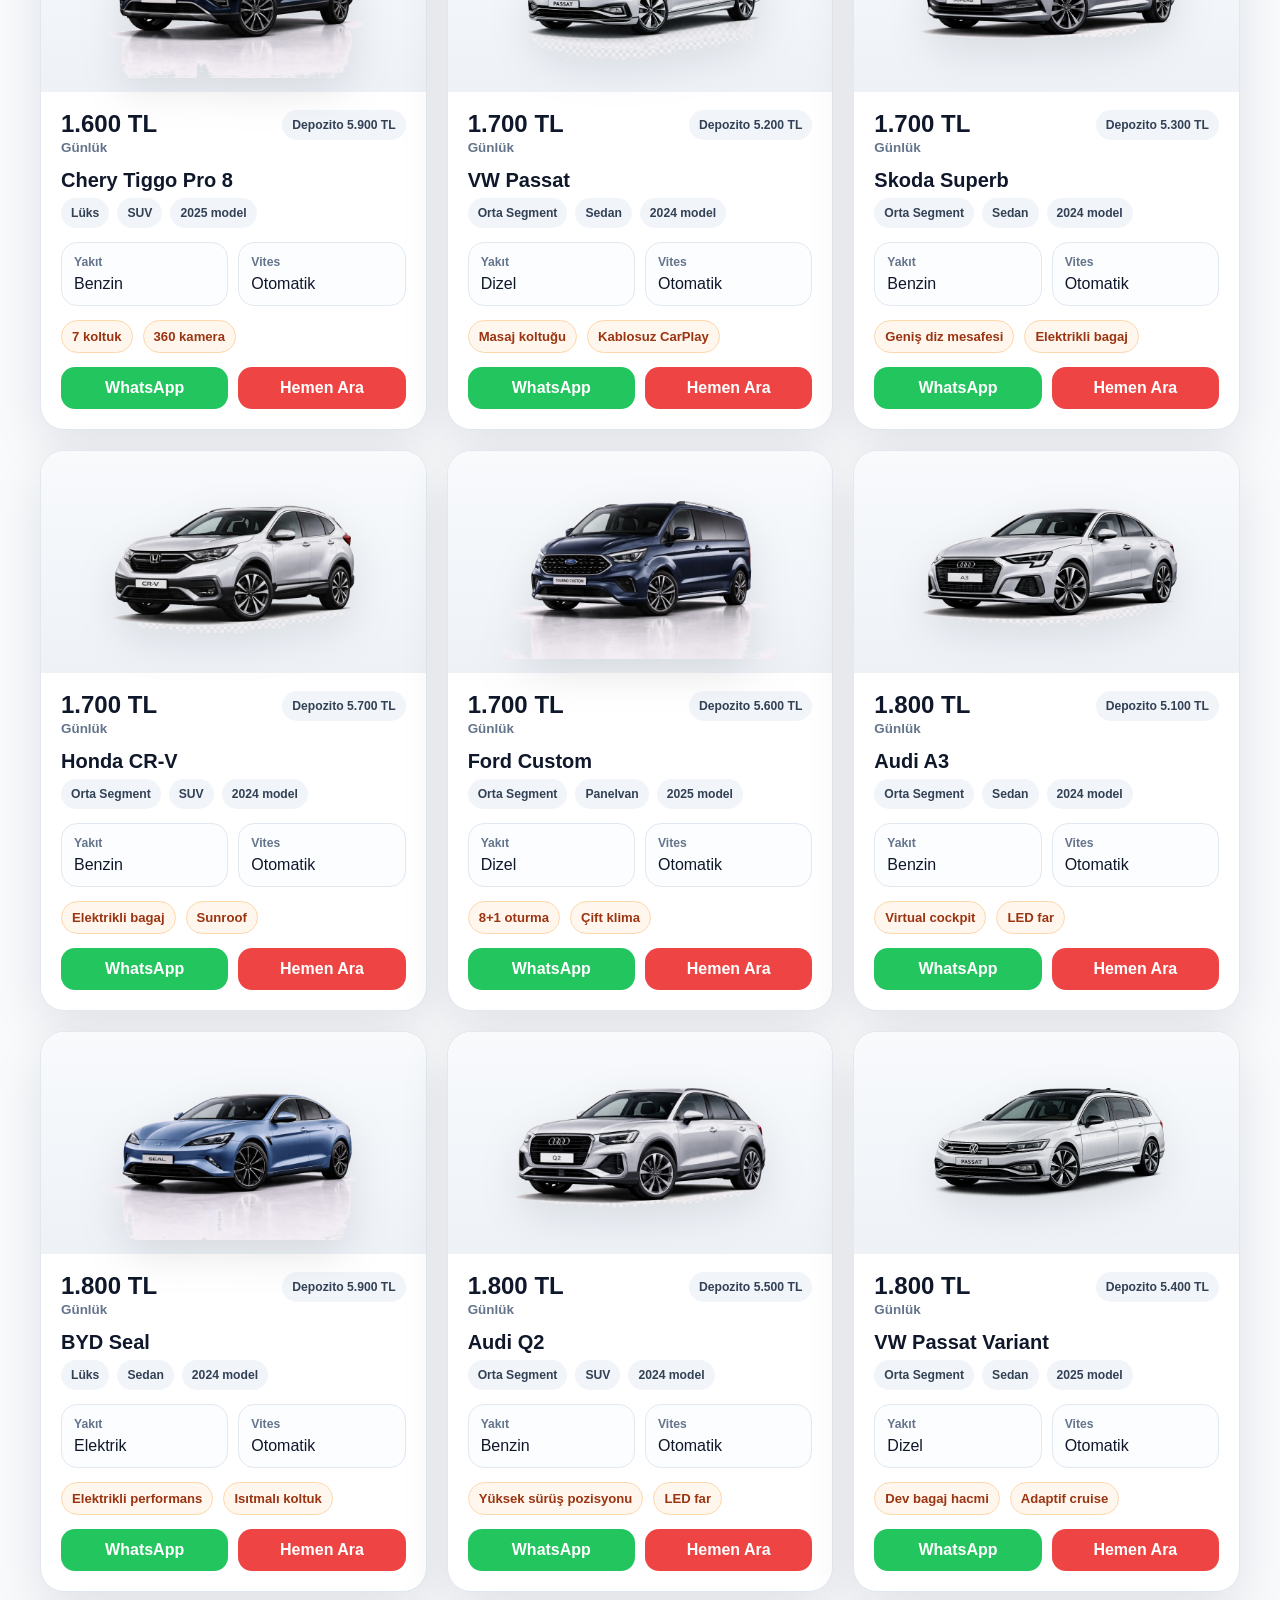
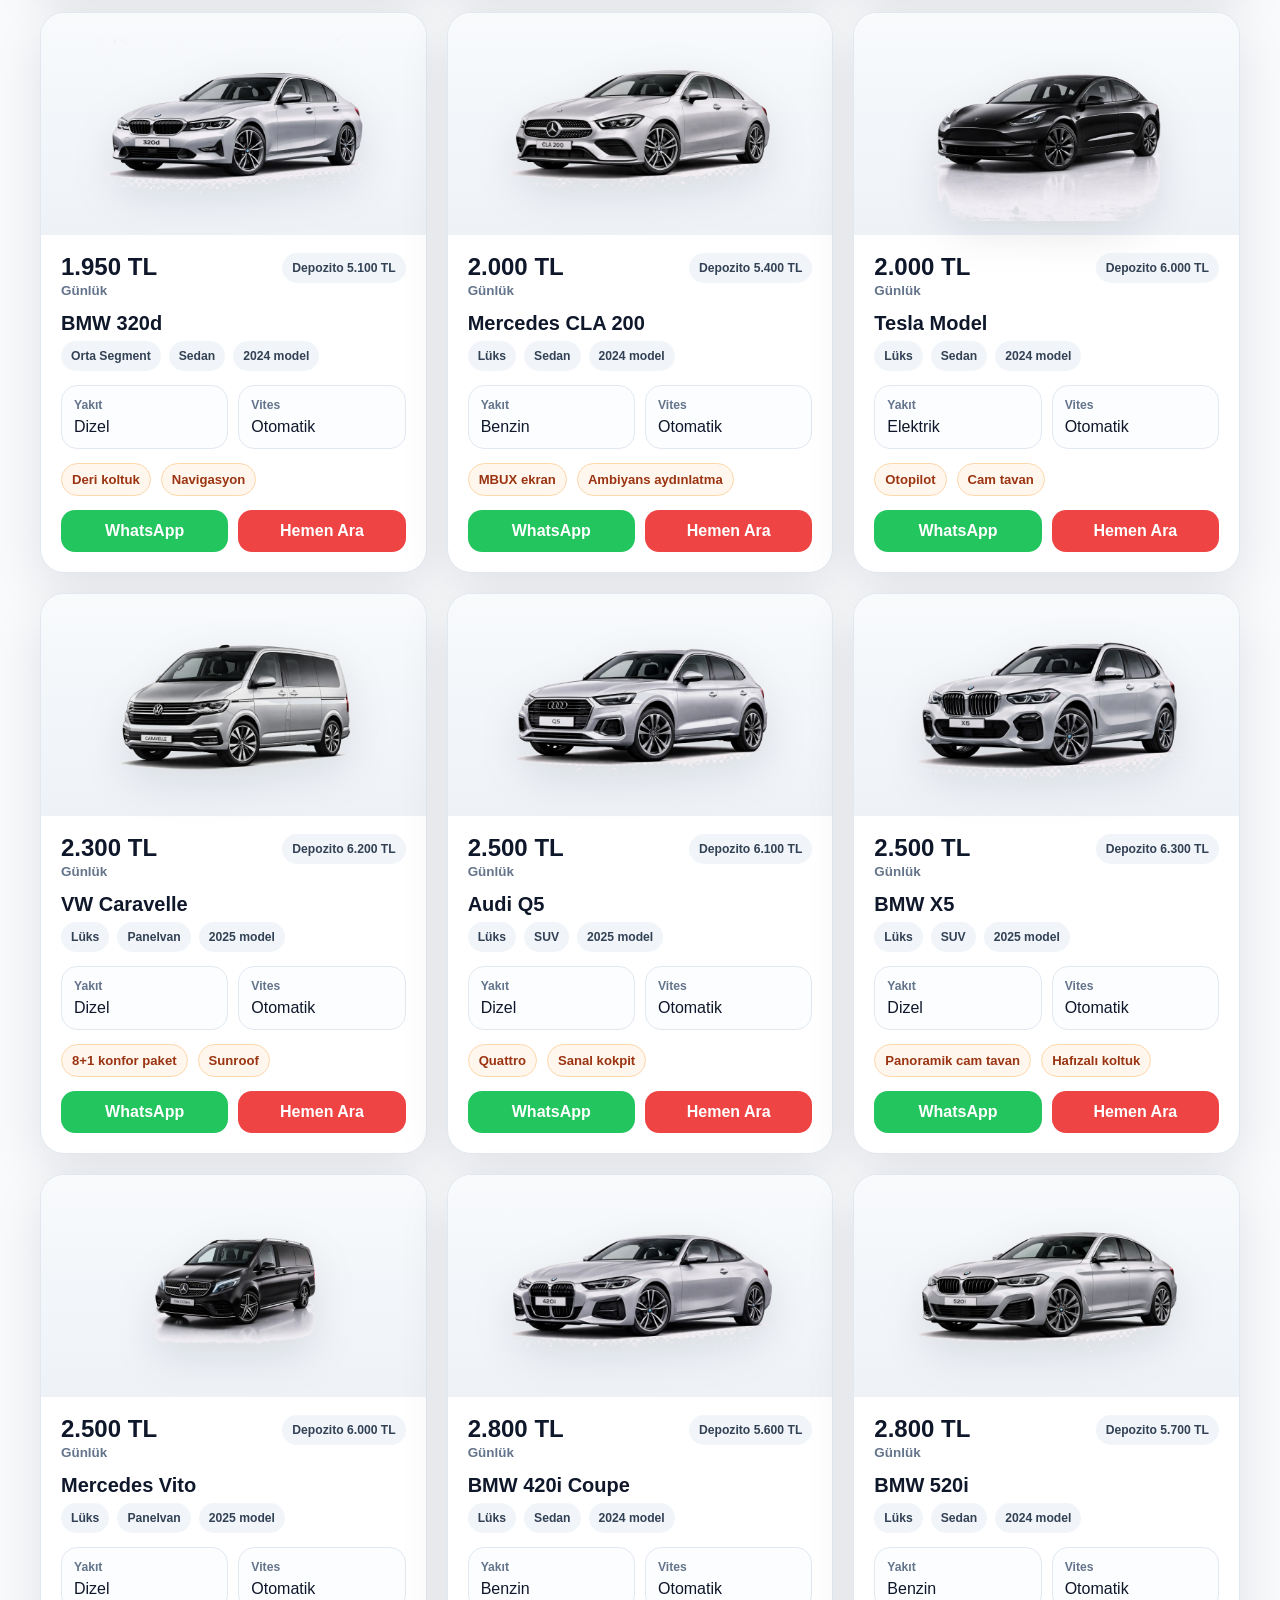
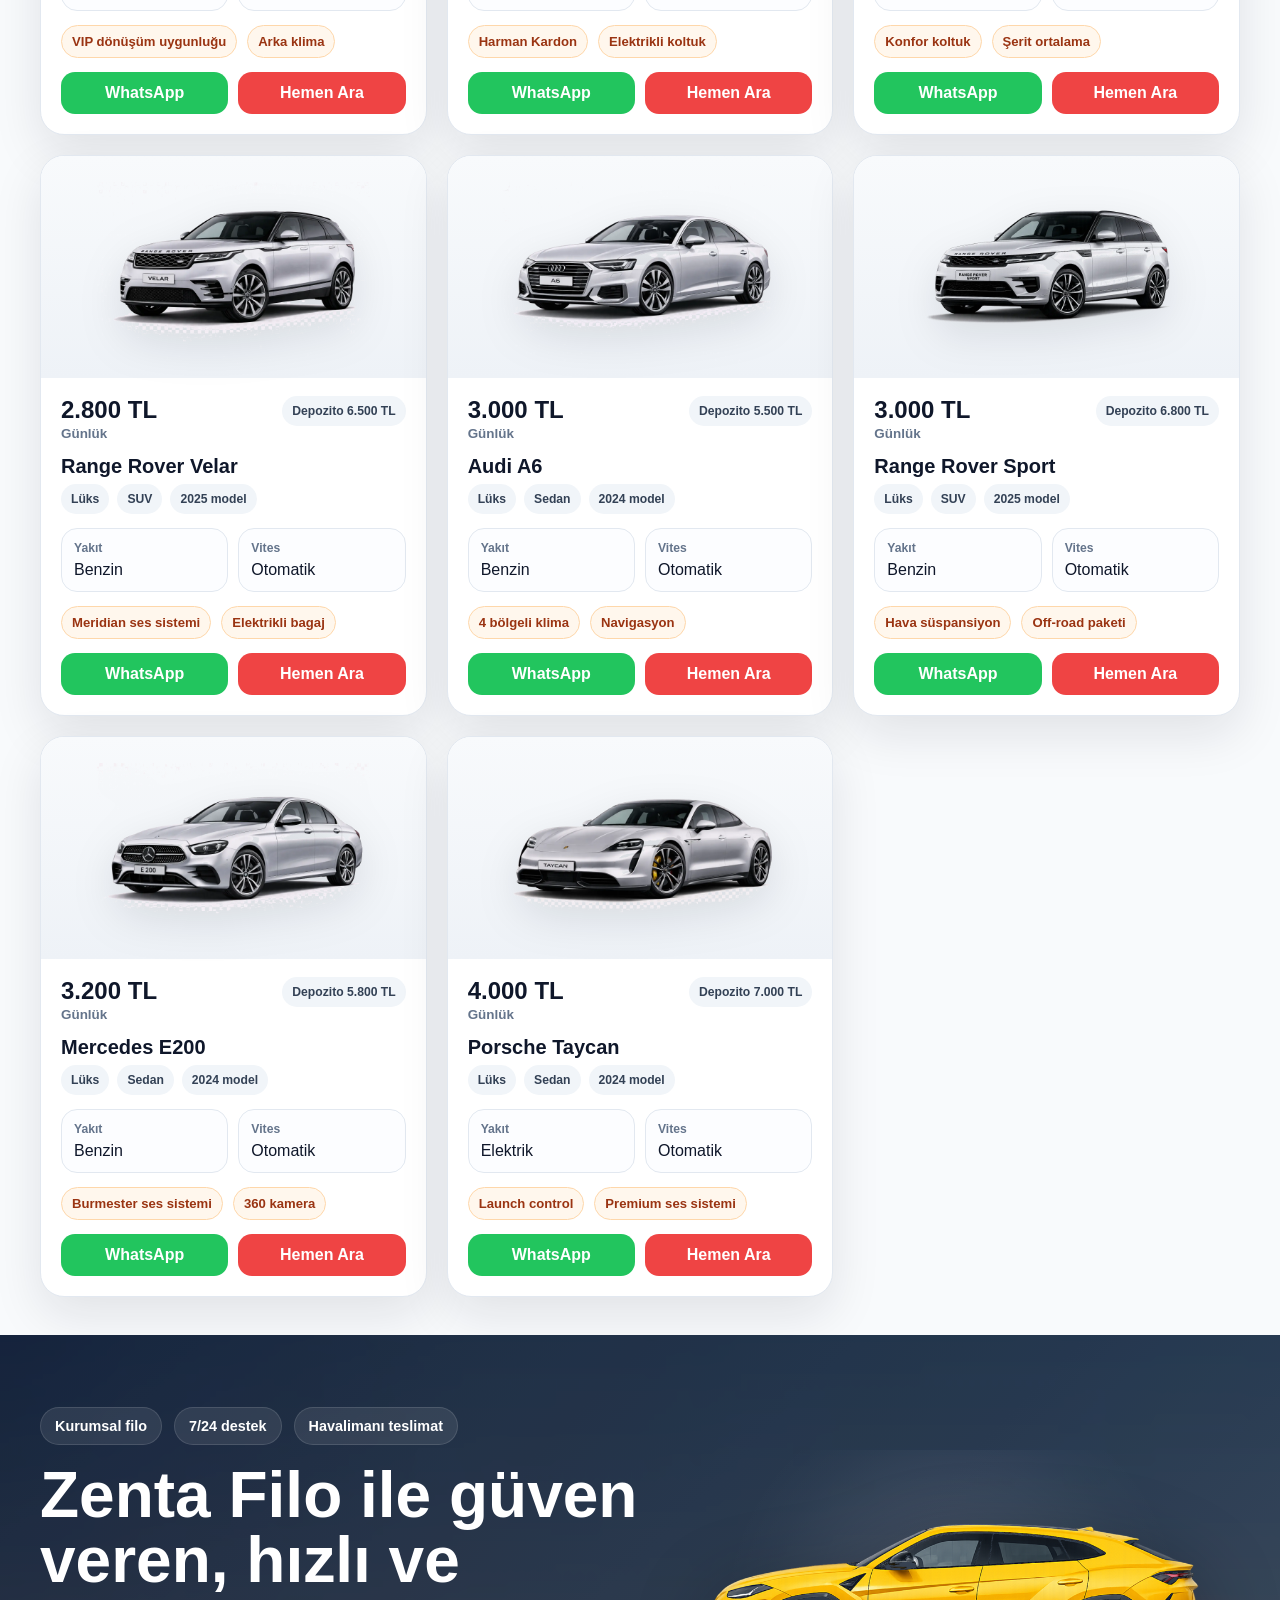
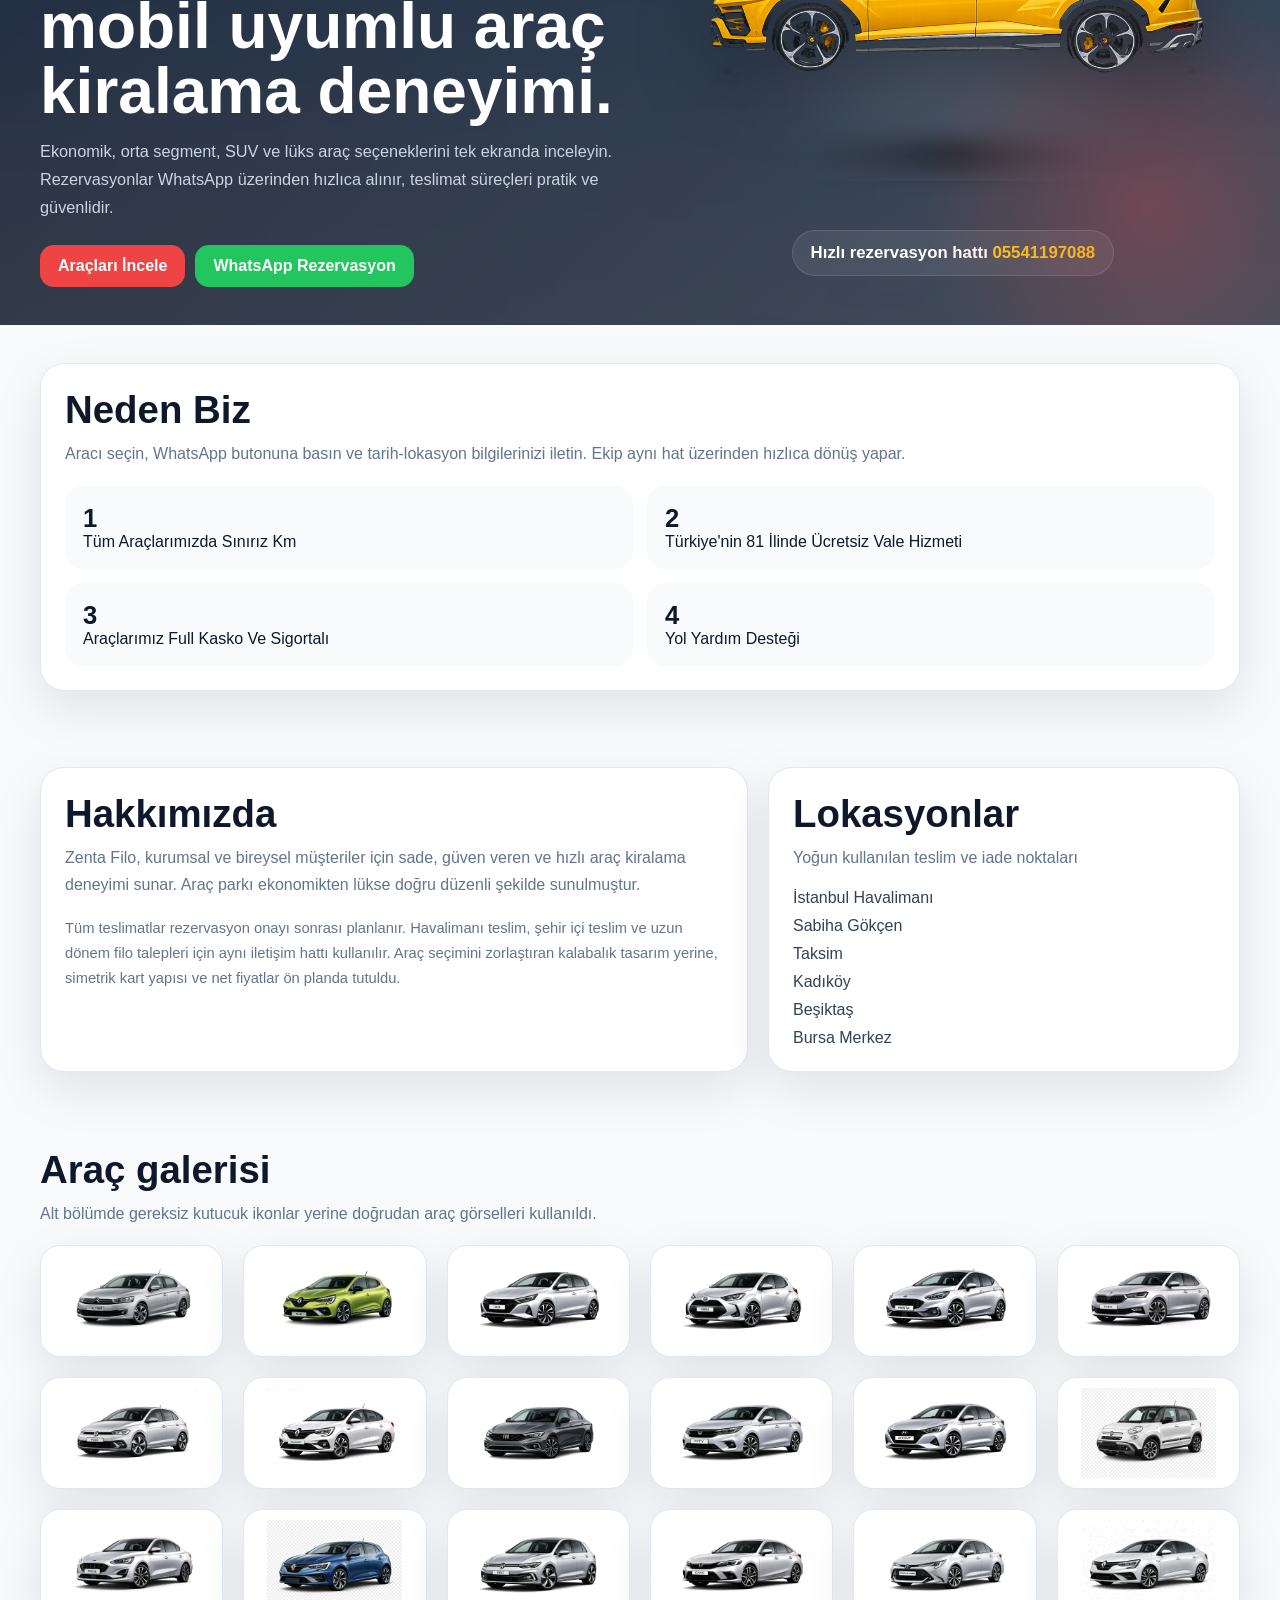
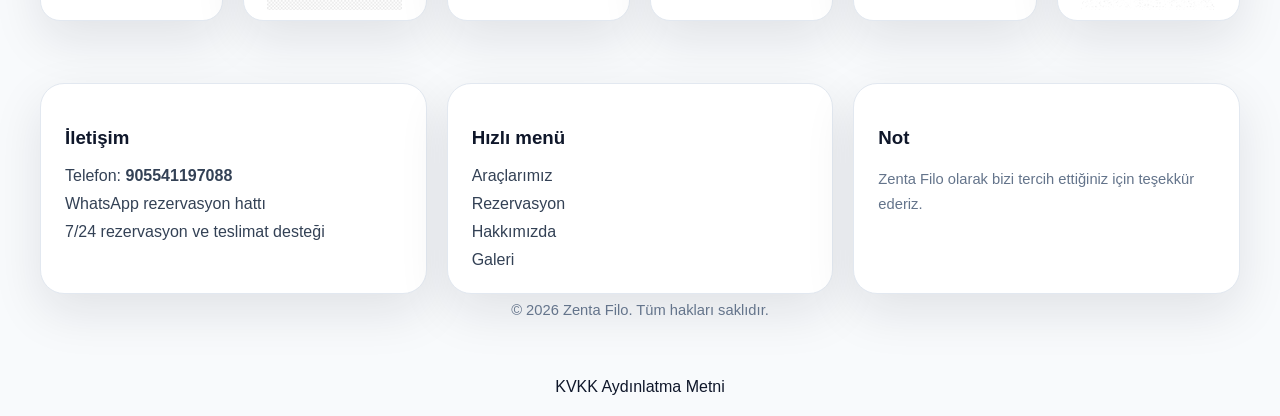
==== commit a31cf1d2: "Update index.html Update index.html" ====
--- a/index.html
+++ b/index.html
@@ -4,18 +4,18 @@
   <!-- Event snippet for Sayfa görüntüleme conversion page -->
 <script>
   gtag('event', 'conversion', {
-      'send_to': 'AW-18027173157/zHGlCMXj-5UcEKWqg5RD',
+      'send_to': 'AW-18120709480/zHGlCMXj-5UcEKWqg5RD',
       'value': 1.0,
       'currency': 'TRY'
   });
 <!-- Google tag (gtag.js) -->
-<script async src="https://www.googletagmanager.com/gtag/js?id=AW-18078457283"></script>
+<script async src="https://www.googletagmanager.com/gtag/js?id=AW-18120709480"></script>
 <script>
   window.dataLayer = window.dataLayer || [];
   function gtag(){dataLayer.push(arguments);}
   gtag('js', new Date());
 
-  gtag('config', 'AW-18078457283');
+  gtag('config', 'AW-18120709480');
 </script>
   <meta charset="UTF-8">
   <meta name="viewport" content="width=device-width, initial-scale=1.0">
@@ -129,7 +129,7 @@
           <div class="hero-stage">
             <img class="hero-car" src="assets/img/hero/zenta-hero-car.png" alt="Zenta Filo hero araç görseli">
           </div>
-          <div class="hero-offer">Hızlı rezervasyon hattı <span>05051152188</span></div>
+          <div class="hero-offer">Hızlı rezervasyon hattı <span>05541197088</span></div>
         </div>
       </div>
     </section>
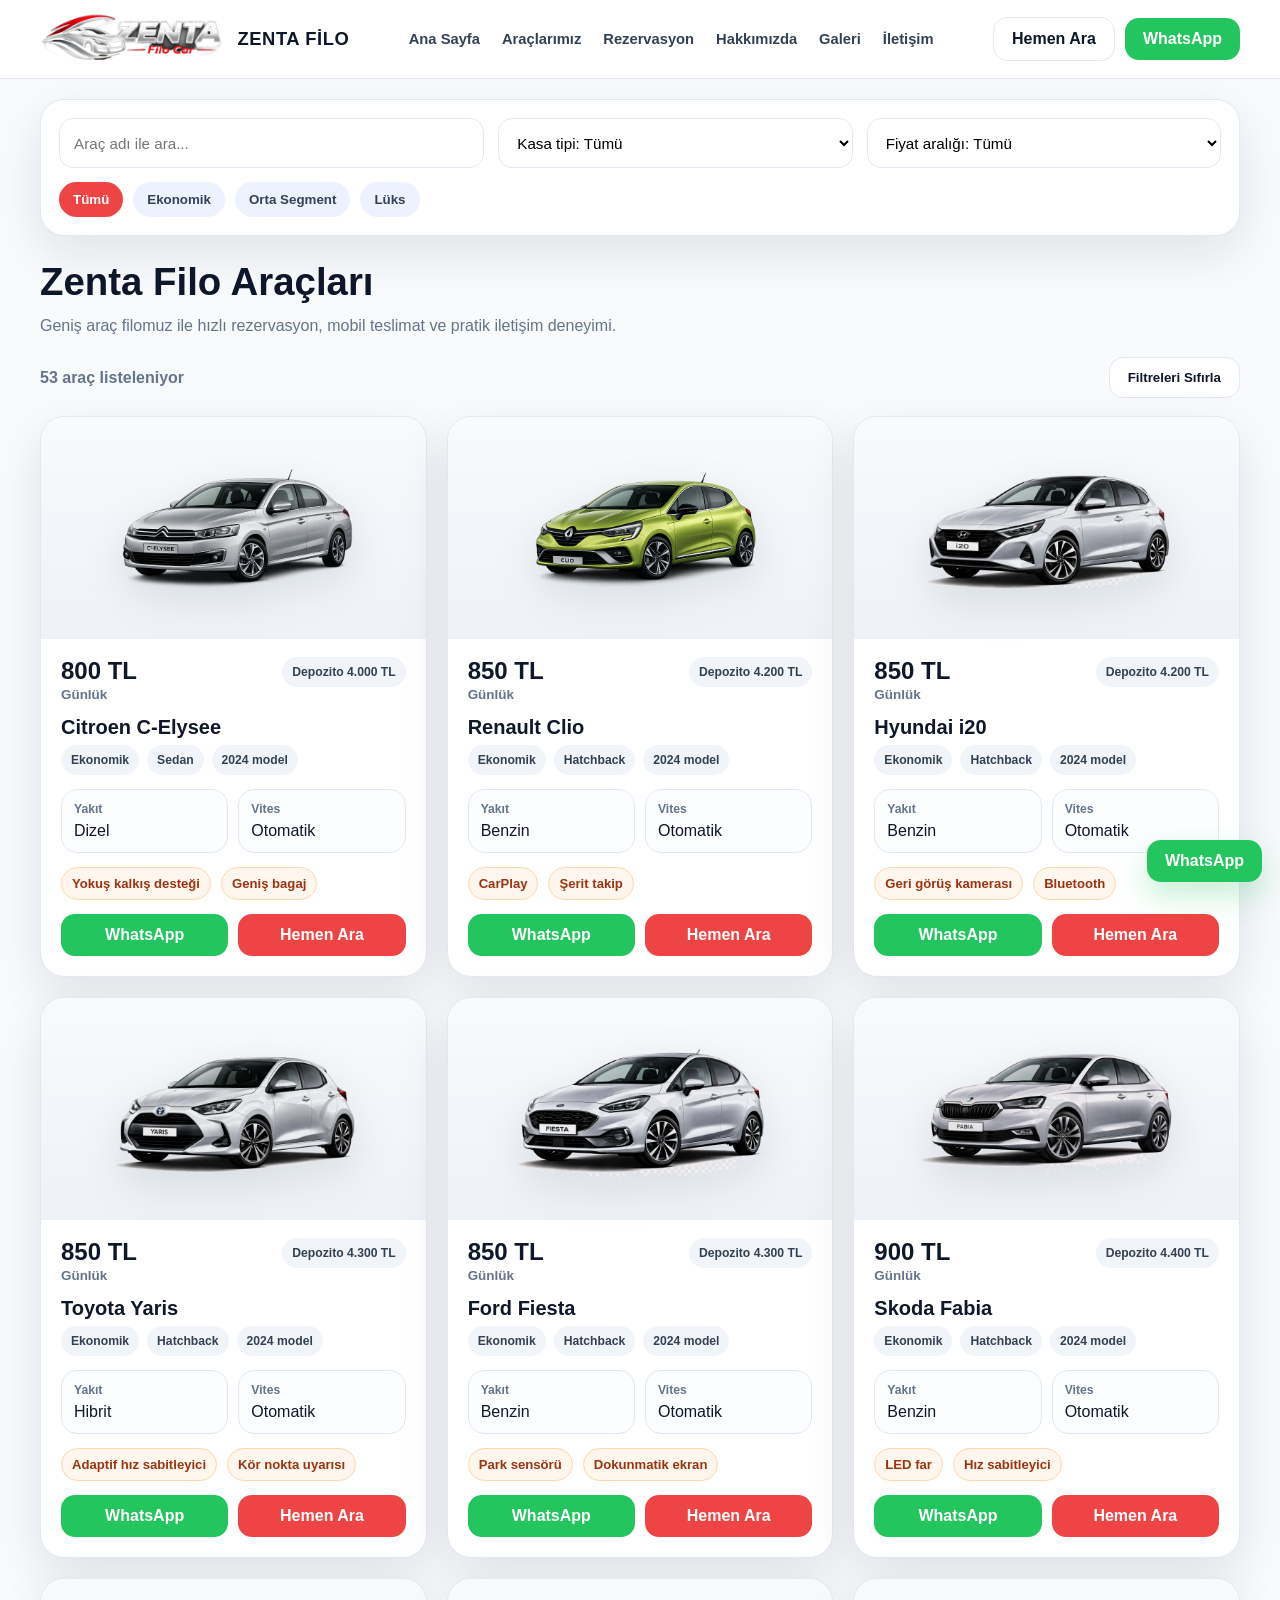
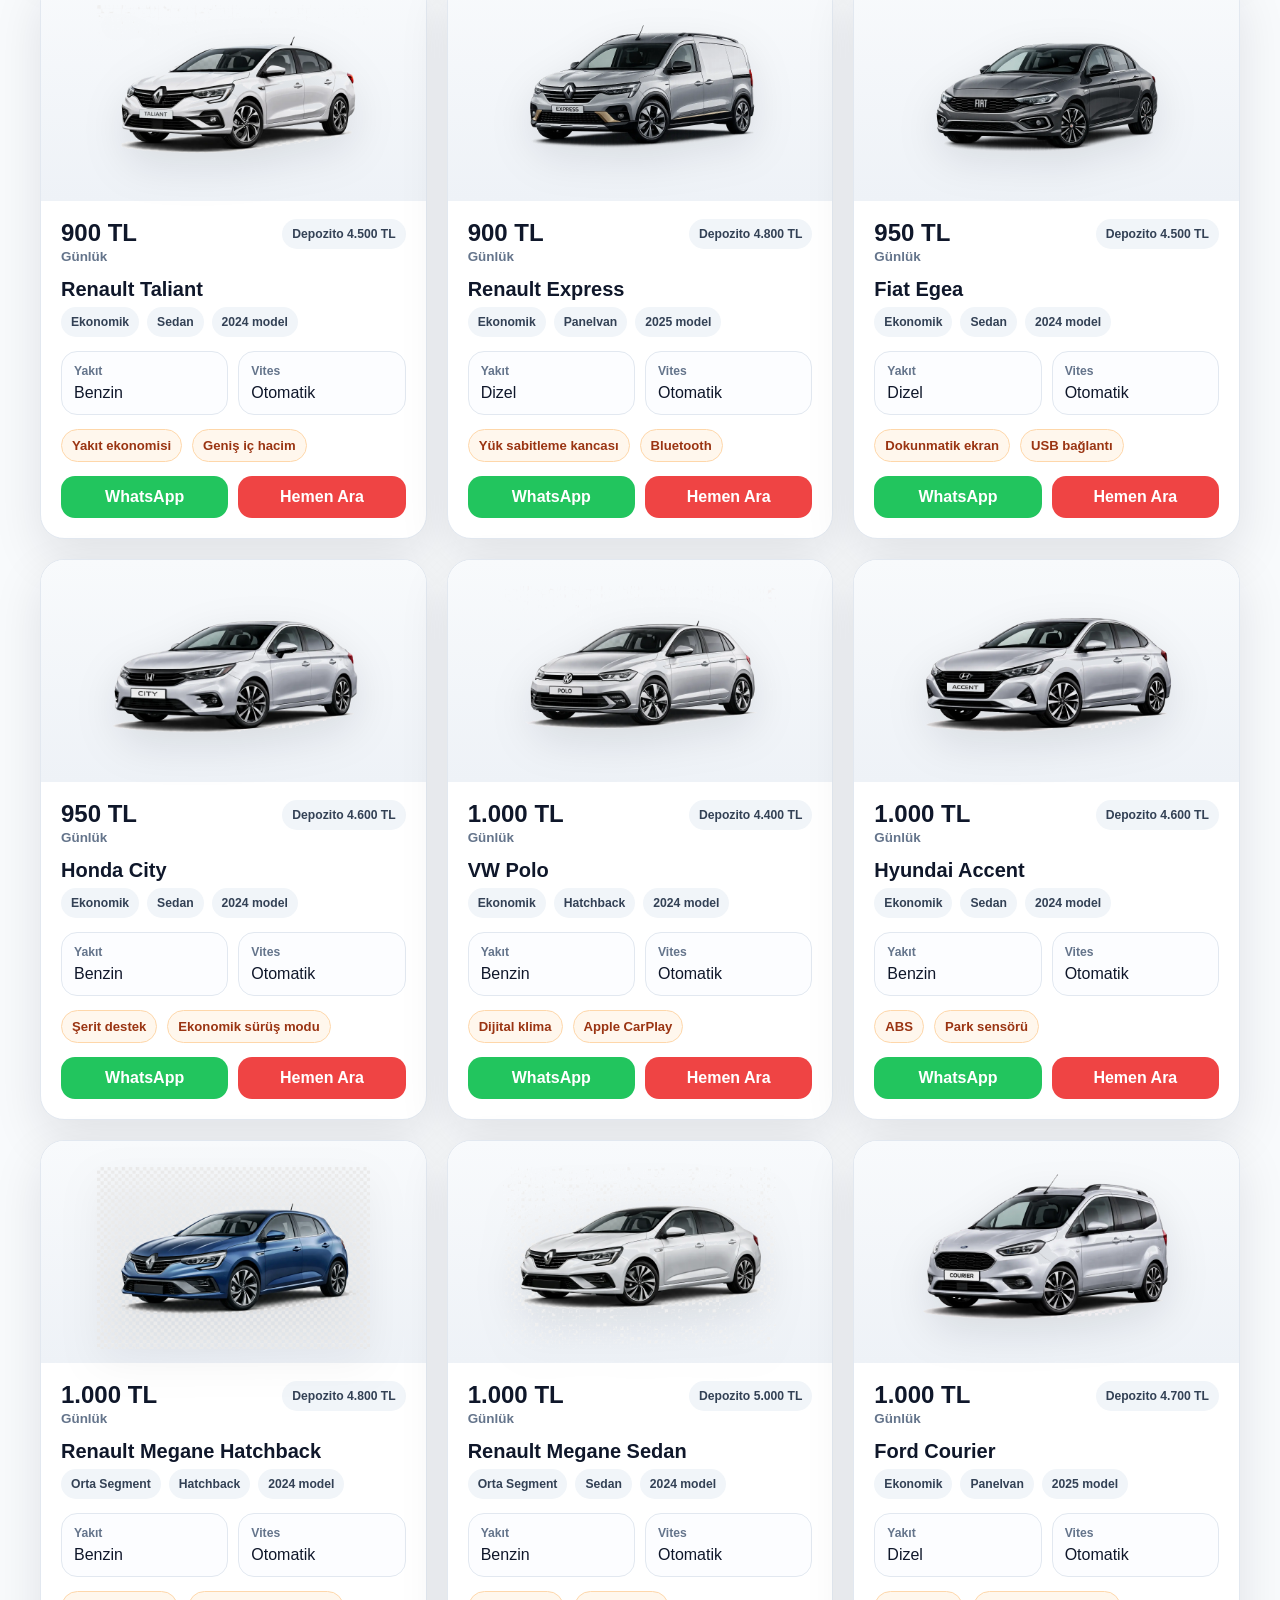
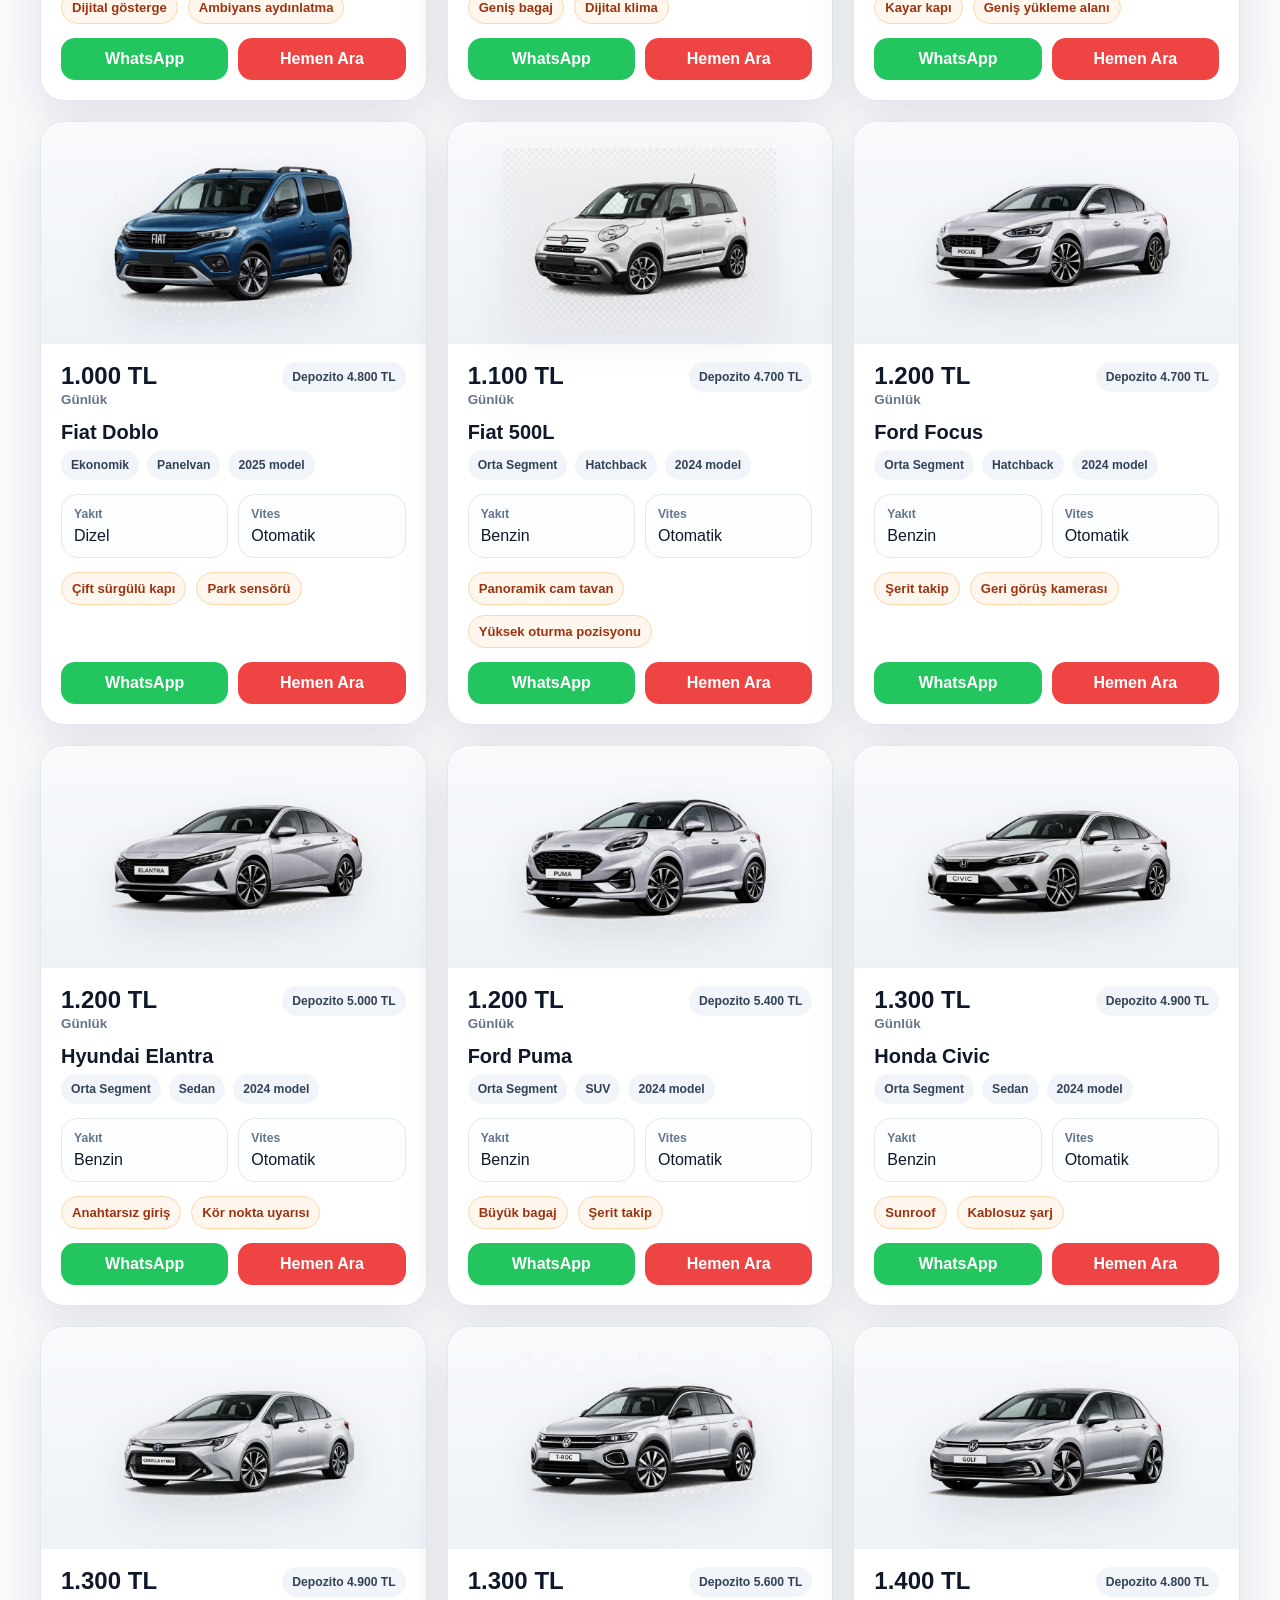
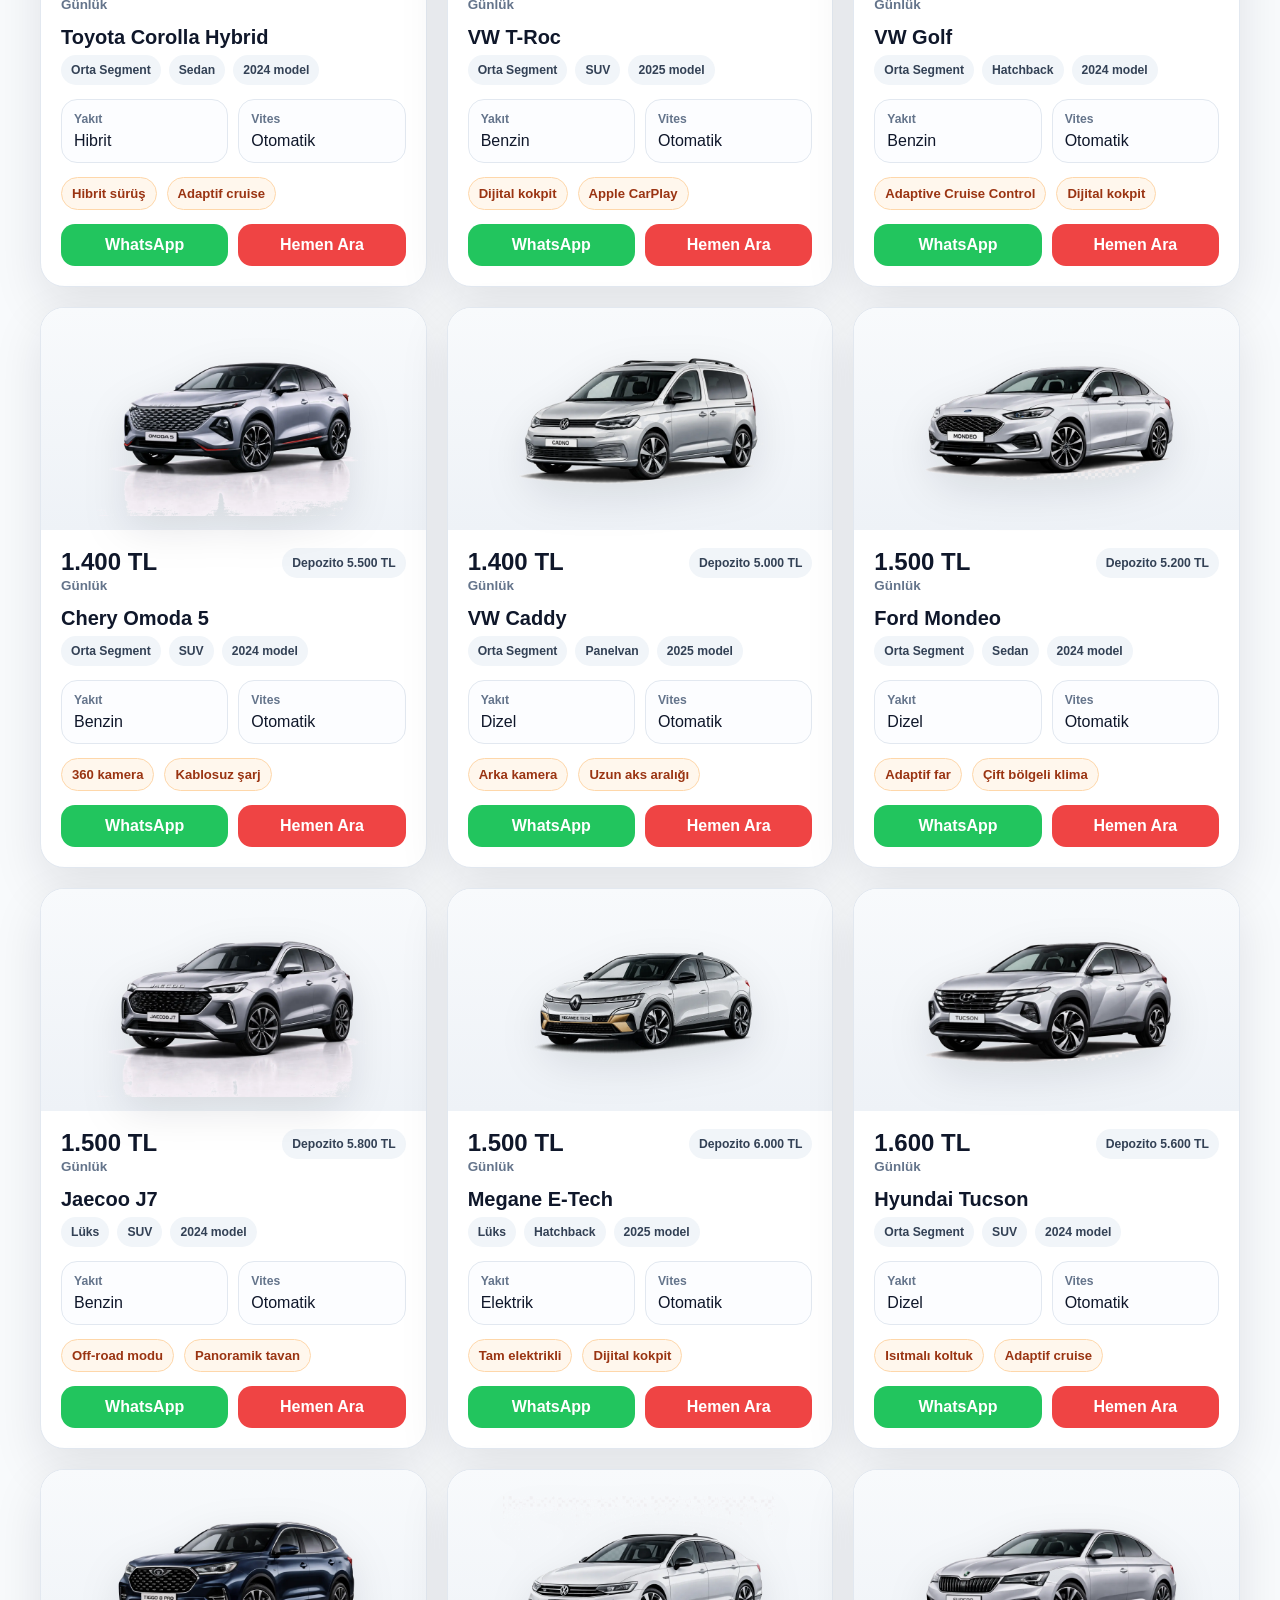
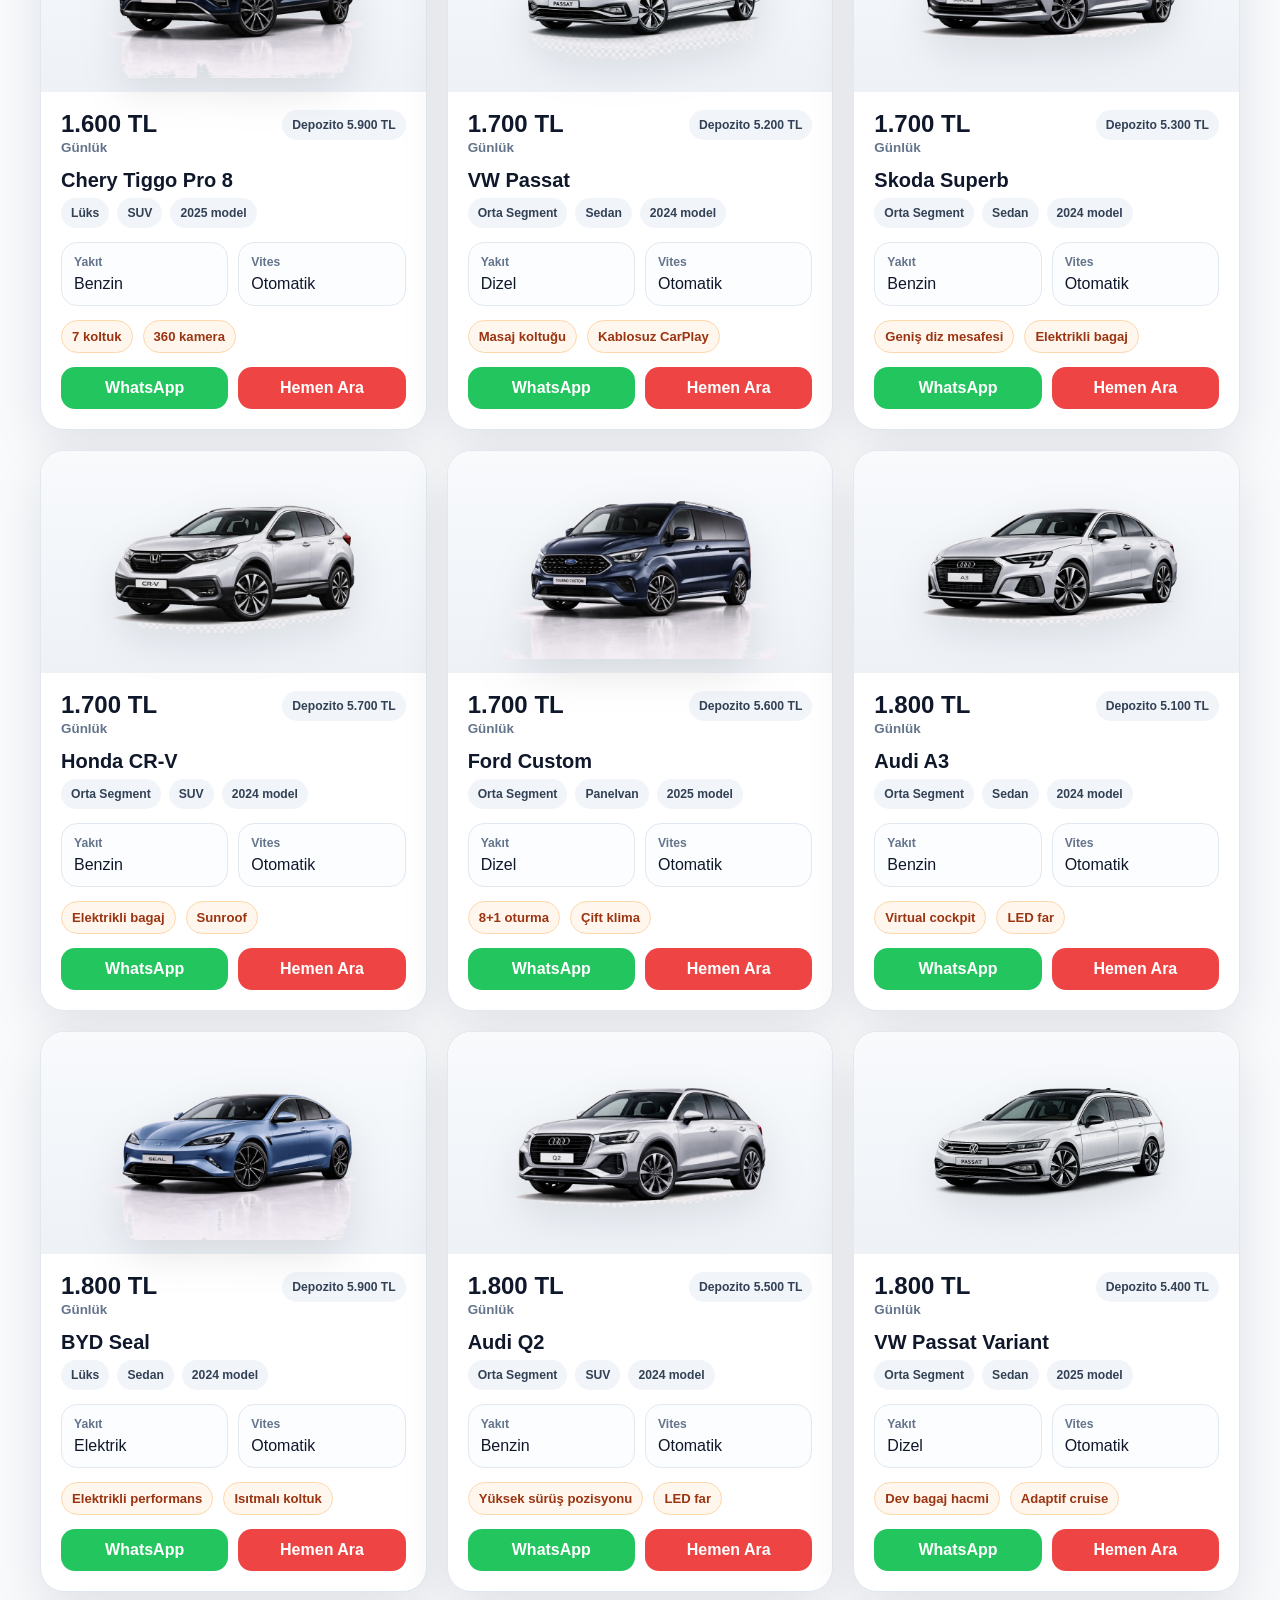
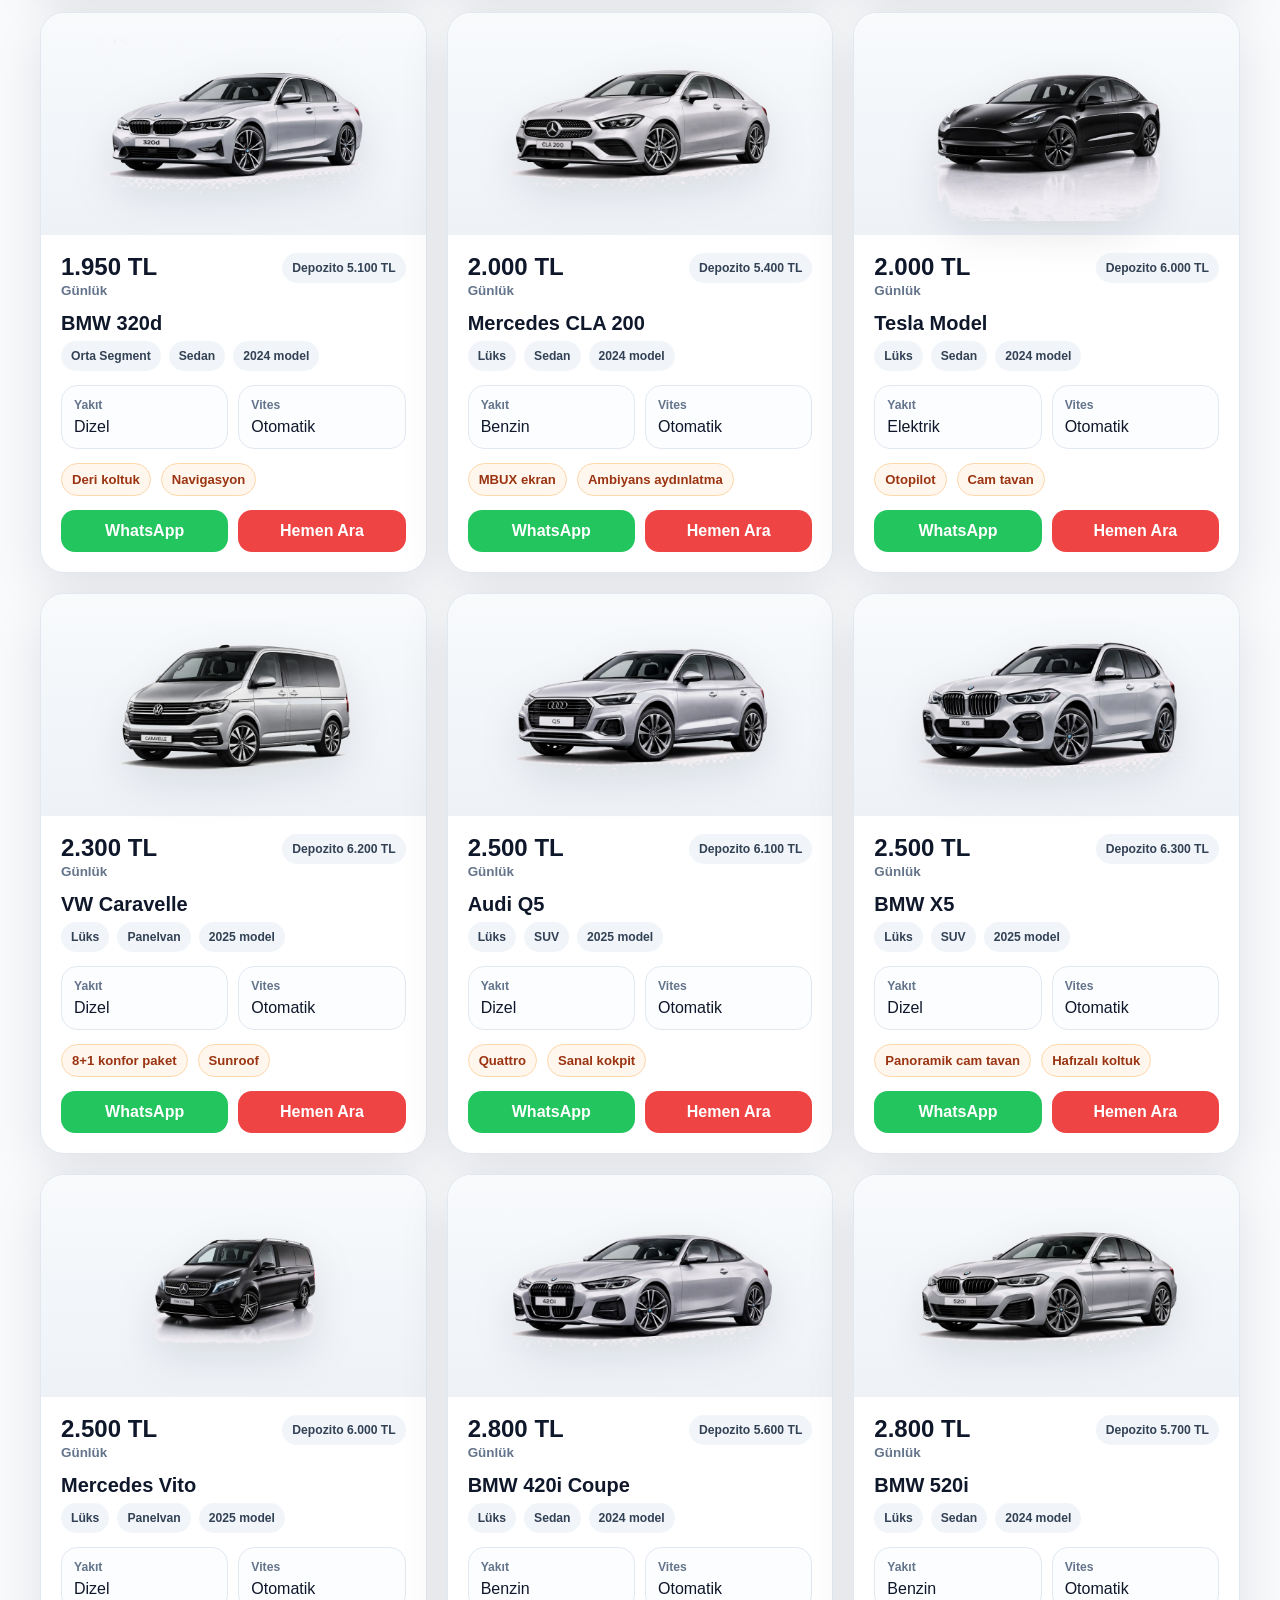
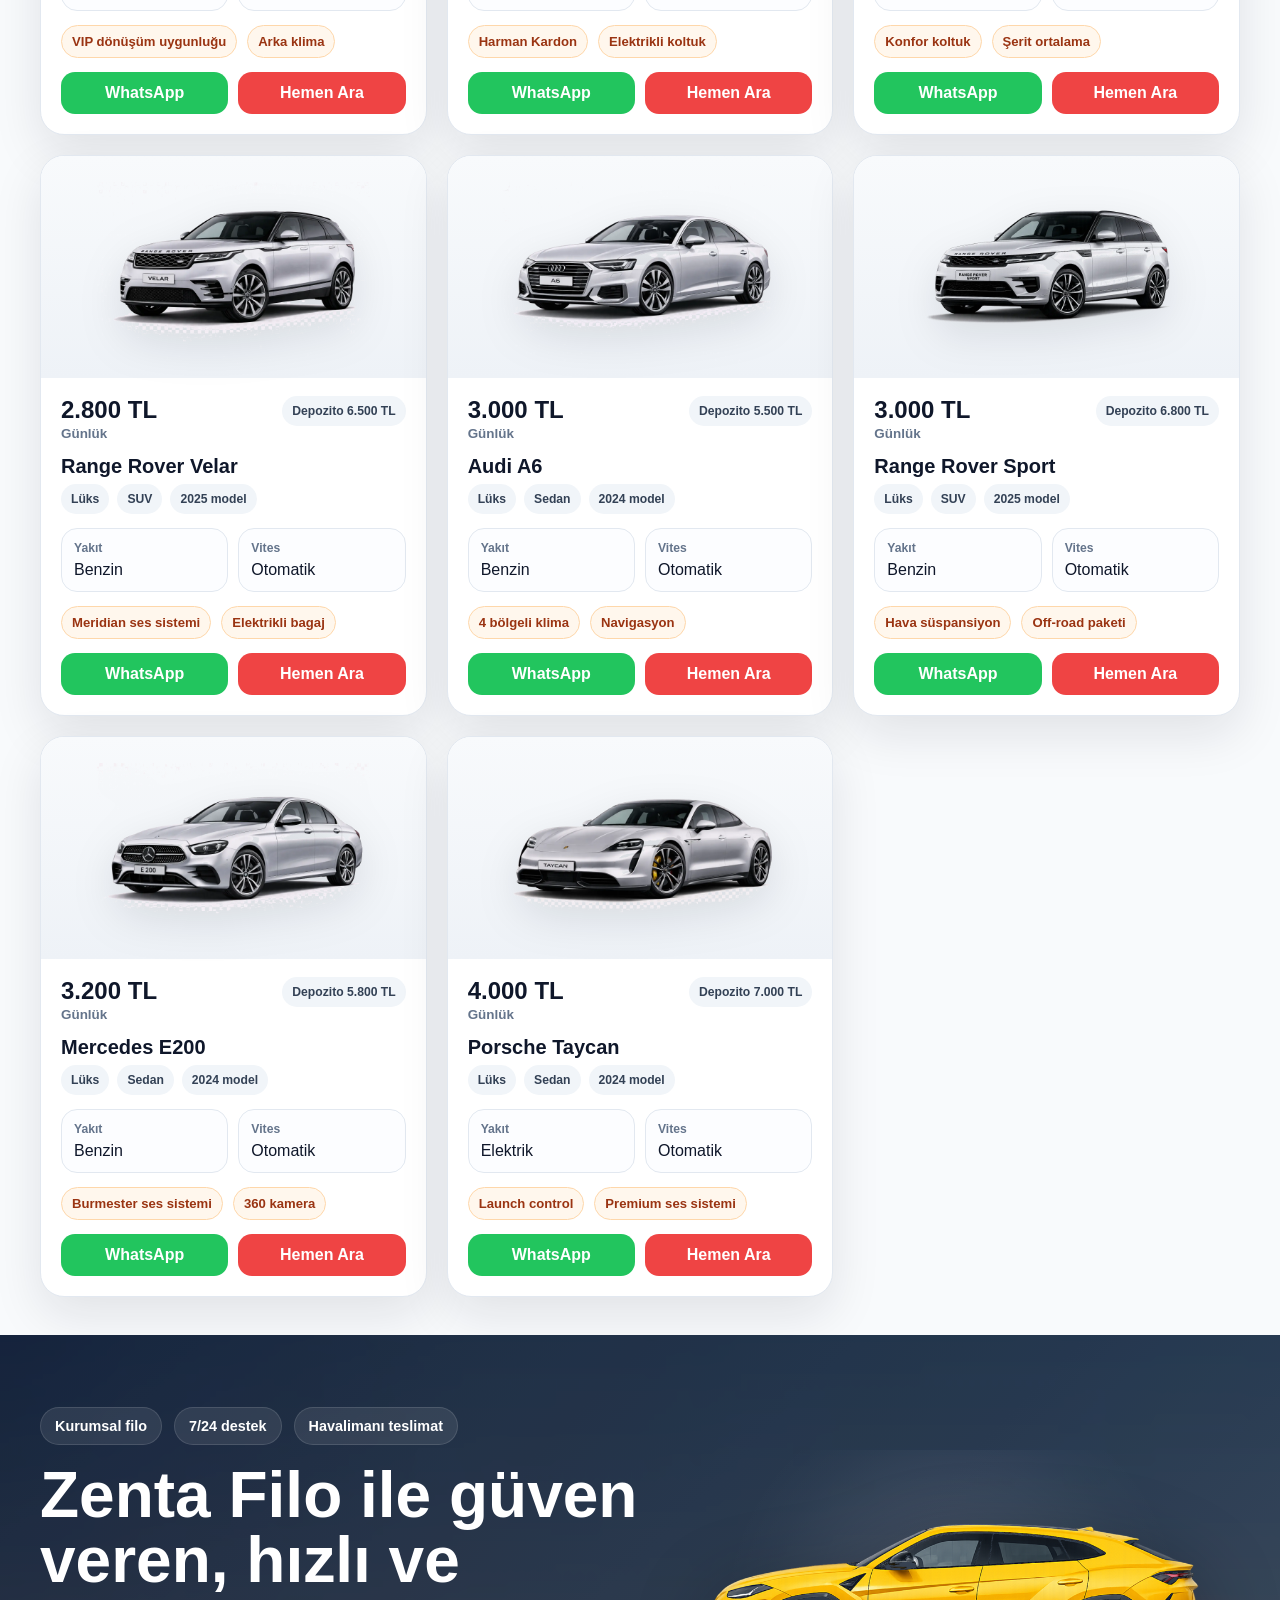
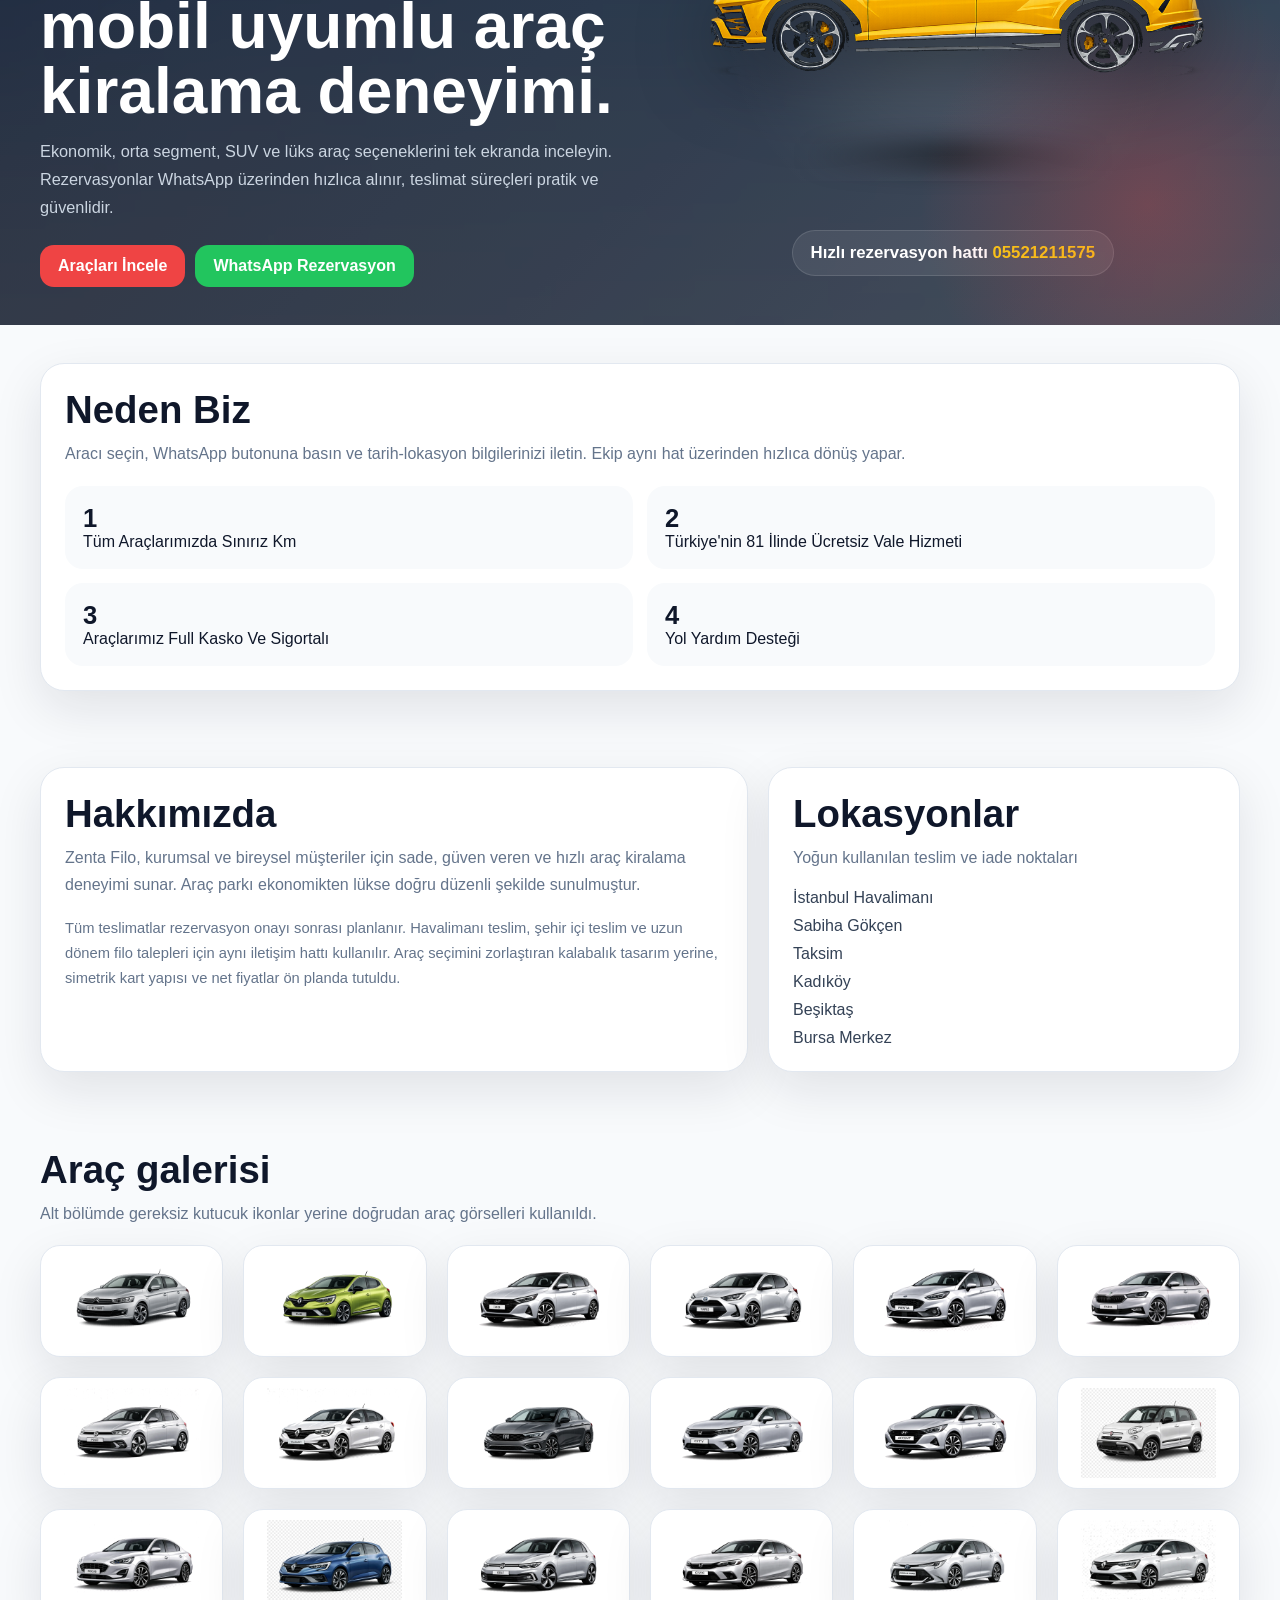
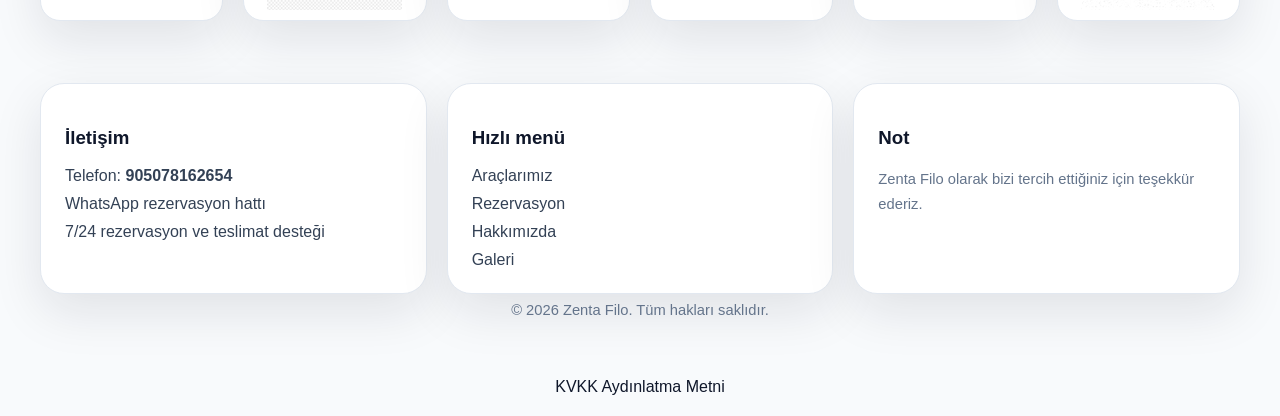
==== commit 28d6df28: "Update index.html" ====
--- a/index.html
+++ b/index.html
@@ -129,7 +129,7 @@
           <div class="hero-stage">
             <img class="hero-car" src="assets/img/hero/zenta-hero-car.png" alt="Zenta Filo hero araç görseli">
           </div>
-          <div class="hero-offer">Hızlı rezervasyon hattı <span>05541197088</span></div>
+          <div class="hero-offer">Hızlı rezervasyon hattı <span>05521211575</span></div>
         </div>
       </div>
     </section>
